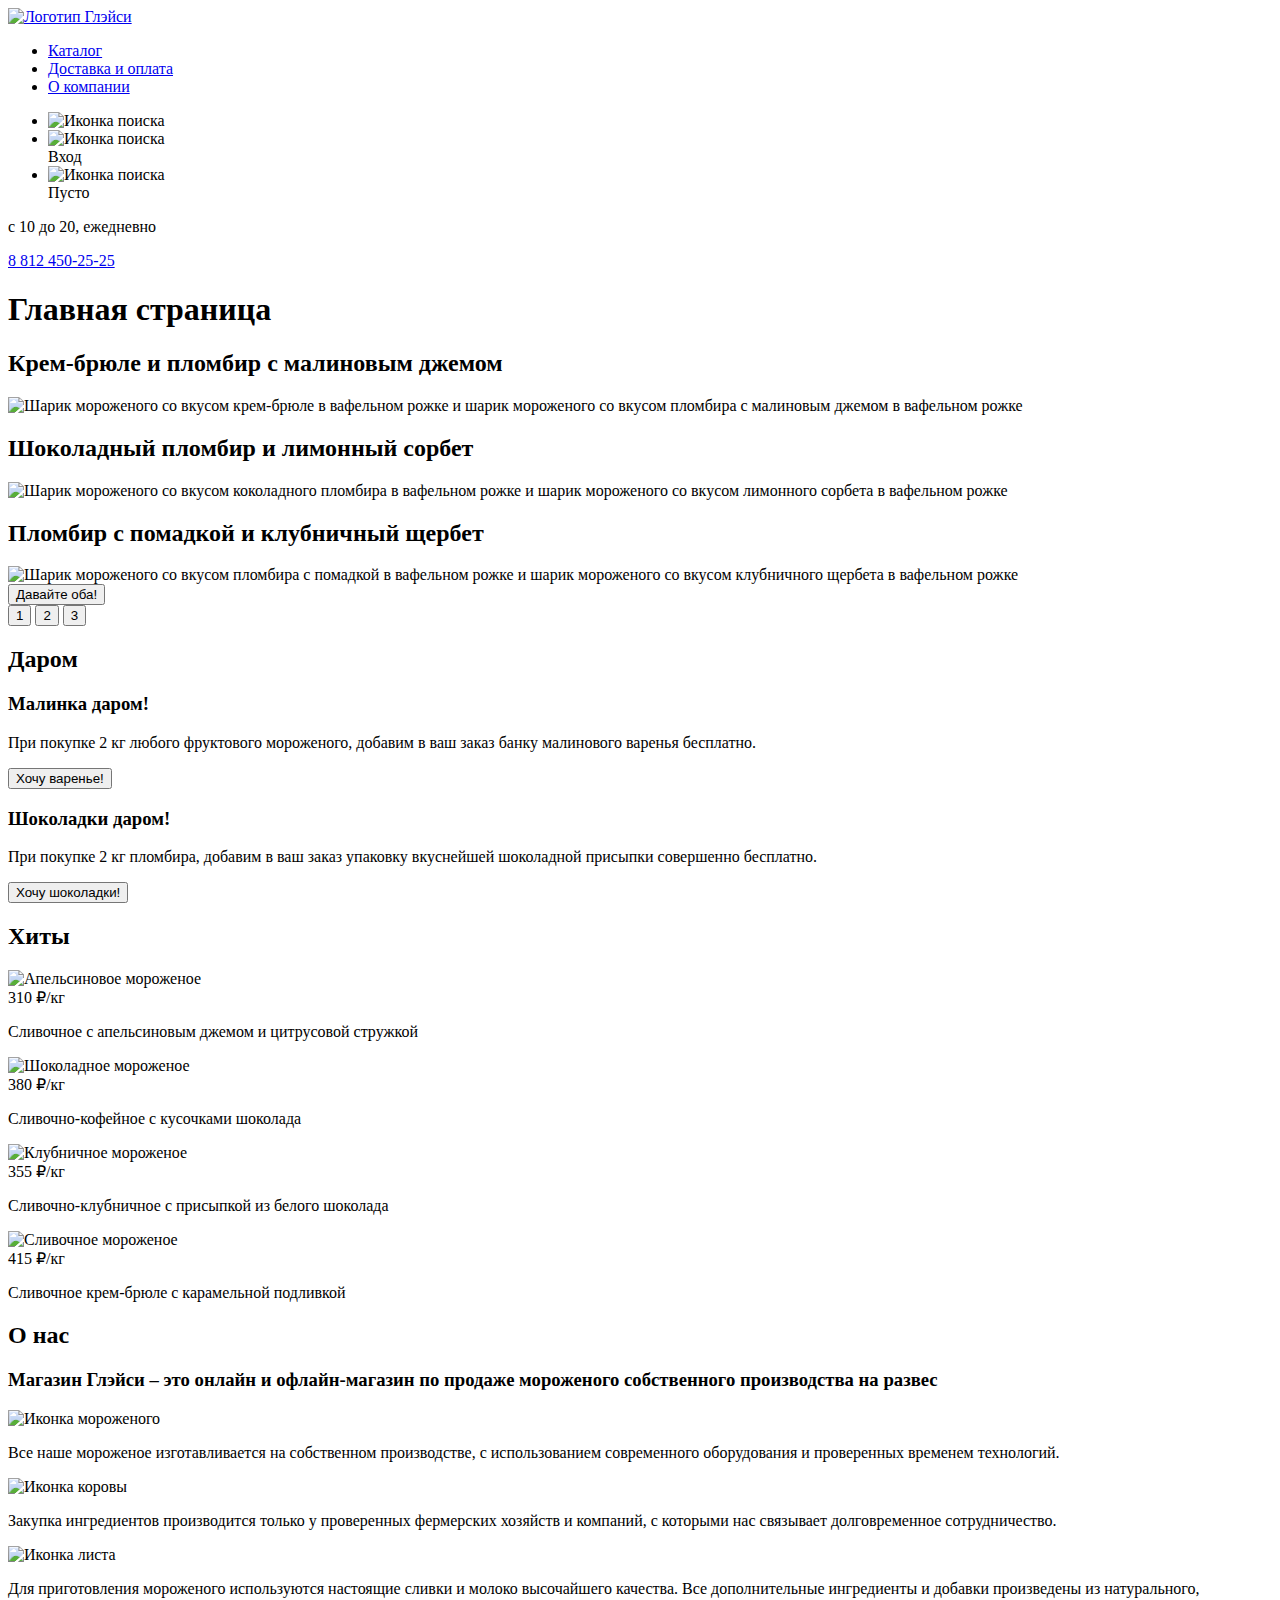
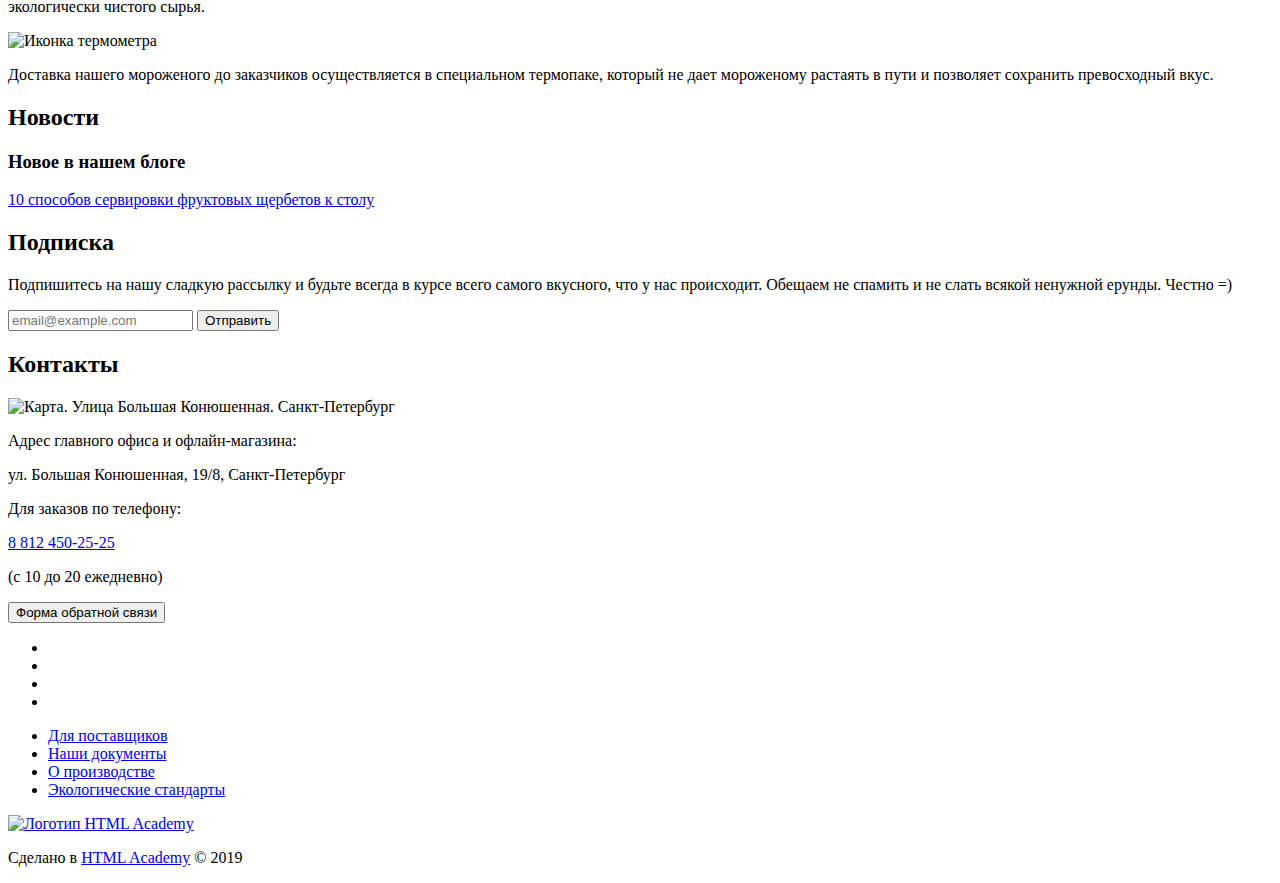
==== index.html @ 0ae10e17 "Обновляет разметку" ====
<!DOCTYPE html>
<html lang="ru">
  <head>
    <meta charset="UTF-8" />
    <meta http-equiv="X-UA-Compatible" content="IE=edge" />
    <meta name="viewport" content="width=device-width, initial-scale=1.0" />
    <title>Gllacy</title>
    <link rel="stylesheet" href="css/normalize.css" />
    <link rel="stylesheet" href="css/style.css" />
  </head>

  <body class="page page--green">
    <div class="wrapper">

      <header class="main-header">
        <div class="main-header__container">
          <div class="main-header__line">
            <div class="main-header__logo logo">
              <a href="index.html" class="logo__image">
                <img src="img/logo/index-logo.svg" alt="Логотип Глэйси" />
              </a>
            </div>
            <nav class="main-header__navigation">
              <div class="main-header__site-navigation site-navigation">
                <ul class="site-navigation__list">
                  <li class="site-navigation__item">
                    <a href="catalog.html" class="site-navigation__link">Каталог</a>
                  </li>
                  <li class="site-navigation__item">
                    <a href="blank.html" class="site-navigation__link">Доставка и оплата</a>
                  </li>
                  <li class="site-navigation__item">
                    <a href="blank.html" class="site-navigation__link">О компании</a>
                  </li>
                </ul>
              </div>
              <div class="main-header__user-navigation user-navigation">
                <ul class="user-navigation__list">
                  <li class="user-navigation__item user-navigation__item--search">
                    <img src="img/icon/header-search.svg" alt="Иконка поиска" class="user-navigation__image">
                    <div class="user-navigation__text"></div>
                  </li>
                  <li class="user-navigation__item user-navigation__item--authorization">
                    <img src="img/icon/header-authorization.svg" alt="Иконка поиска" class="user-navigation__image">
                    <div class="user-navigation__text">Вход</div>
                  </li>
                  <li class="user-navigation__item user-navigation__item--cart">
                    <img src="img/icon/header-cart.svg" alt="Иконка поиска" class="user-navigation__image">
                    <div class="user-navigation__text">Пусто</div>
                  </li>
                </ul>
              </div>
            </nav>
          </div>
          <div class="main-header__line">
            <div class="main-header__info">
              <p class="main-header__work-time">с 10 до 20, ежедневно</p>
              <a class="main-header__contacts" href="tel:88124502525">8 812 450-25-25</a>
            </div>
          </div>
        </div>
      </header>

      <main class="main">

        <section class="promo">
          <div class="promo__container">
            <h1 class="promo__title">Главная страница</h1>
            <div class="promo__slider">
              <div class="promo__slide active">
                <h2 class="promo__subtitle subtitle">Крем-брюле и пломбир с малиновым джемом</h2>
                <div class="promo__image">
                  <img src="img/slider/slider-1.png" alt="Шарик мороженого со вкусом крем-брюле в вафельном рожке и шарик мороженого со вкусом пломбира с малиновым джемом в вафельном рожке">
                </div>
              </div>
              <div class="promo__slide">
                <h2 class="promo__subtitle subtitle">Шоколадный пломбир и лимонный сорбет</h2>
                <div class="promo__image">
                  <img src="img/slider/slider-2.png" alt="Шарик мороженого со вкусом коколадного пломбира в вафельном рожке и шарик мороженого со вкусом лимонного сорбета в вафельном рожке">
                </div>
              </div>
              <div class="promo__slide">
                <h2 class="promo__subtitle subtitle">Пломбир с помадкой и клубничный щербет</h2>
                <div class="promo__image">
                  <img src="img/slider/slider-3.png" alt="Шарик мороженого со вкусом пломбира с помадкой в вафельном рожке и шарик мороженого со вкусом клубничного щербета в вафельном рожке">
                </div>
              </div>
            </div>
            <div class="promo__action">
              <button type="button" class="promo__button--order button">
                <div class="button__text">Давайте оба!</div>
              </button>
            </div>
            <div class="promo__paginator">
              <button type="button" class="promo__button--paginator">1</button>
              <button type="button" class="promo__button--paginator">2</button>
              <button type="button" class="promo__button--paginator">3</button>
            </div>
          </div>
        </section>

        <section class="gift">
          <div class="gift__container">
            <h2 class="gift__title title hidden">Даром</h2>
            <div class="gift__raspberry">
              <h3 class="gift__subtitle subtitle">Малинка даром!</h3>
              <p class="gift__description">При покупке 2 кг любого фруктового мороженого, добавим в ваш заказ банку малинового варенья бесплатно.</p>
              <button type="button" class="gift__button button">
                <div class="button__text">Хочу варенье!</div>
              </button>
            </div>
            <div class="gift__raspberry">
              <h3 class="gift__subtitle subtitle">Шоколадки даром!</h3>
              <p class="gift__description">При покупке 2 кг пломбира, добавим в ваш заказ упаковку вкуснейшей шоколадной присыпки совершенно бесплатно.</p>
              <button type="button" class="gift__button button">
                <div class="button__text">Хочу шоколадки!</div>
              </button>
            </div>
          </div>
        </section>

        <section class="hit">
          <div class="hit__container">
            <h2 class="hit__title title hidden">Хиты</h2>
            <article class="hit__item">
              <div class="hit__image">
                <img src="img/hit/hit-1.jpg" alt="Апельсиновое мороженое">
              </div>
              <div class="hit__price"><span>310 ₽</span>/кг</div>
              <p class="hit__description">Сливочное с апельсиновым джемом и цитрусовой стружкой</p>
            </article>
            <article class="hit__item">
              <div class="hit__image">
                <img src="img/hit/hit-2.jpg" alt="Шоколадное мороженое">
              </div>
              <div class="hit__price"><span>380 ₽</span>/кг</div>
              <p class="hit__description">Сливочно-кофейное с кусочками шоколада</p>
            </article>
            <article class="hit__item">
              <div class="hit__image">
                <img src="img/hit/hit-3.jpg" alt="Клубничное мороженое">
              </div>
              <div class="hit__price"><span>355 ₽</span>/кг</div>
              <p class="hit__description">Сливочно-клубничное с присыпкой из белого шоколада</p>
            </article>
            <article class="hit__item">
              <div class="hit__image">
                <img src="img/hit/hit-4.jpg" alt="Сливочное мороженое">
              </div>
              <div class="hit__price"><span>415 ₽</span>/кг</div>
              <p class="hit__description">Сливочное крем-брюле с карамельной подливкой</p>
            </article>
          </div>
        </section>

        <section class="about">
          <div class="about__container">
            <h2 class="about__title title hidden">О нас</h2>
            <h3 class="about__subtitle subtitle">Магазин Глэйси – это онлайн и офлайн-магазин по продаже мороженого собственного производства на развес</h3>
            <div class="about__benefits">
              <div class="about__item">
                <div class="about__icon">
                  <img src="img/icon/benefits-ice-cream.svg" alt="Иконка мороженого">
                </div>
                <p class="about__text">Все наше мороженое изготавливается на собственном производстве, с использованием современного оборудования и проверенных временем технологий.</p>
              </div>
              <div class="about__item">
                <div class="about__icon">
                  <img src="img/icon/benefits-cow.svg" alt="Иконка коровы">
                </div>
                <p class="about__text">Закупка ингредиентов производится только у проверенных фермерских хозяйств и компаний, с которыми нас связывает долговременное сотрудничество.</p>
              </div>
              <div class="about__item">
                <div class="about__icon">
                  <img src="img/icon/benefits-leaf.svg" alt="Иконка листа">
                </div>
                <p class="about__text">Для приготовления мороженого используются настоящие сливки и молоко высочайшего качества. Все дополнительные ингредиенты и добавки произведены из натурального, экологически чистого сырья.</p>
              </div>
              <div class="about__item">
                <div class="about__icon">
                  <img src="img/icon/benefits-thermometr.svg" alt="Иконка термометра">
                </div>
                <p class="about__text">Доставка нашего мороженого до заказчиков осуществляется в специальном термопаке, который не дает мороженому растаять в пути и позволяет сохранить превосходный вкус.</p>
              </div>
            </div>
          </div>
        </section>

        <div class="main__column">
          <section class="news">
            <div class="news__container">
              <h2 class="news__title title hidden">Новости</h2>
              <h3 class="news__subtitle subtitle">Новое в нашем блоге</h3>
              <div class="news__item">
                <a href="blank.html" class="news__link">10 способов сервировки фруктовых щербетов к столу</a>
              </div>
            </div>
          </section>
          <section class="subscribe">
            <div class="subscribe__container">
              <h2 class="subscribe__title title hidden">Подписка</h2>
              <p class="subscribe__text">Подпишитесь на нашу сладкую рассылку и будьте всегда в курсе всего самого вкусного, что у нас происходит. Обещаем не спамить и не слать всякой ненужной ерунды. Честно =)</p>
              <form method="get" action="#" class="subscribe__form">
                <input type="email" name="email" placeholder="email@example.com" required>
                <input type="submit" value="Отправить">
              </form>
            </div>
          </section>
        </div>

        <section class="contacts">
          <div class="contacts__container">
            <h2 class="contacts__title title hidden">Контакты</h2>
            <div class="contacts__image">
              <img src="img/location-map.png" alt="Карта. Улица Большая Конюшенная. Санкт-Петербург">
            </div>
            <div class="contacts__form">
              <div class="contacts__address">
                <p>Адрес главного офиса и офлайн-магазина:</p>
                <p>ул. Большая Конюшенная, 19/8, Санкт-Петербург</p>
              </div>
              <div class="contacts__phone">
                <p>Для заказов по телефону:</p>
                <a href="tel:88124502525">8 812 450-25-25</a>
                <p>(с 10 до 20 ежедневно)</p>
              </div>
              <button type="button" class="contacts__button button">
                <div class="button__text">Форма обратной связи</div>
              </button>
            </div>
          </div>
        </section>

      </main>
      <footer class="main-footer">
        <div class="main-footer__container">
          <ul class="main-footer__socials">
            <li class="main-footer__socials-item">
              <a href="#" class="main-footer__social-link">
                <img src="img/icon/footer-facebook.svg" alt="">
              </a>
            </li>
            <li class="main-footer__socials-item">
              <a href="#" class="main-footer__social-link">
                <img src="img/icon/footer-vkontakte.svg" alt="">
              </a>
            </li>
            <li class="main-footer__socials-item">
              <a href="#" class="main-footer__social-link">
                <img src="img/icon/footer-instagram.svg" alt="">
              </a>
            </li>
            <li class="main-footer__socials-item">
              <a href="#" class="main-footer__social-link">
                <img src="img/icon/footer-twitter.svg" alt="">
              </a>
            </li>
          </ul>
          <ul class="main-footer__info">
            <li class="main-footer__info-item">
              <a href="blank.html" class="main-footer__link">Для поставщиков</a>
            </li>
            <li class="main-footer__info-item">
              <a href="blank.html" class="main-footer__link">Наши документы</a>
            </li>
            <li class="main-footer__info-item">
              <a href="blank.html" class="main-footer__link">О производстве</a>
            </li>
            <li class="main-footer__info-item">
              <a href="blank.html" class="main-footer__link">Экологические стандарты</a>
            </li>
          </ul>
          <div class="main-footer__copyrights">
            <a href="htmlacademy.ru" class="main-footer__copyrights-link">
              <img src="img/logo/html-academy-logo.svg" alt="Логотип HTML Academy">
            </a>
            <p>Сделано в <a href="htmlacademy.ru">HTML Academy</a> © 2019</p>
          </div>
        </div>
      </footer>
    </div>
  </body>
</html>
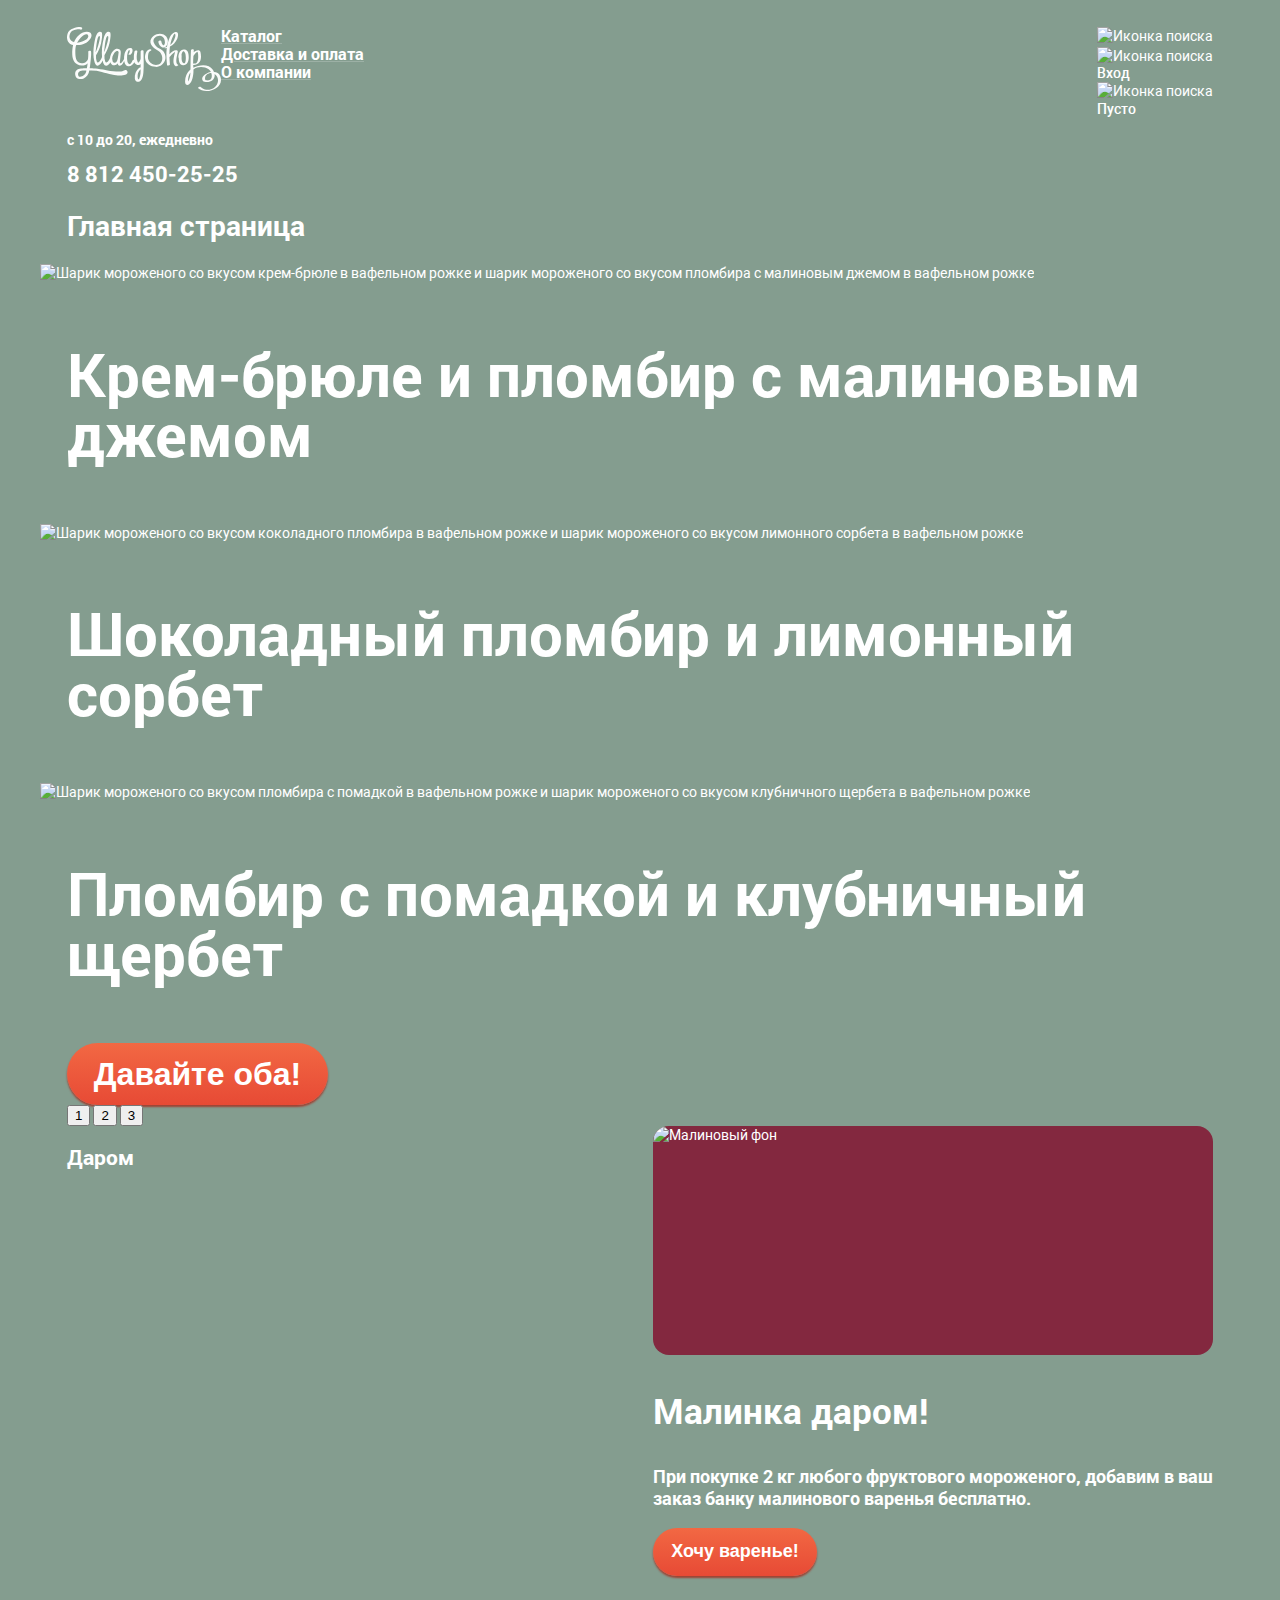
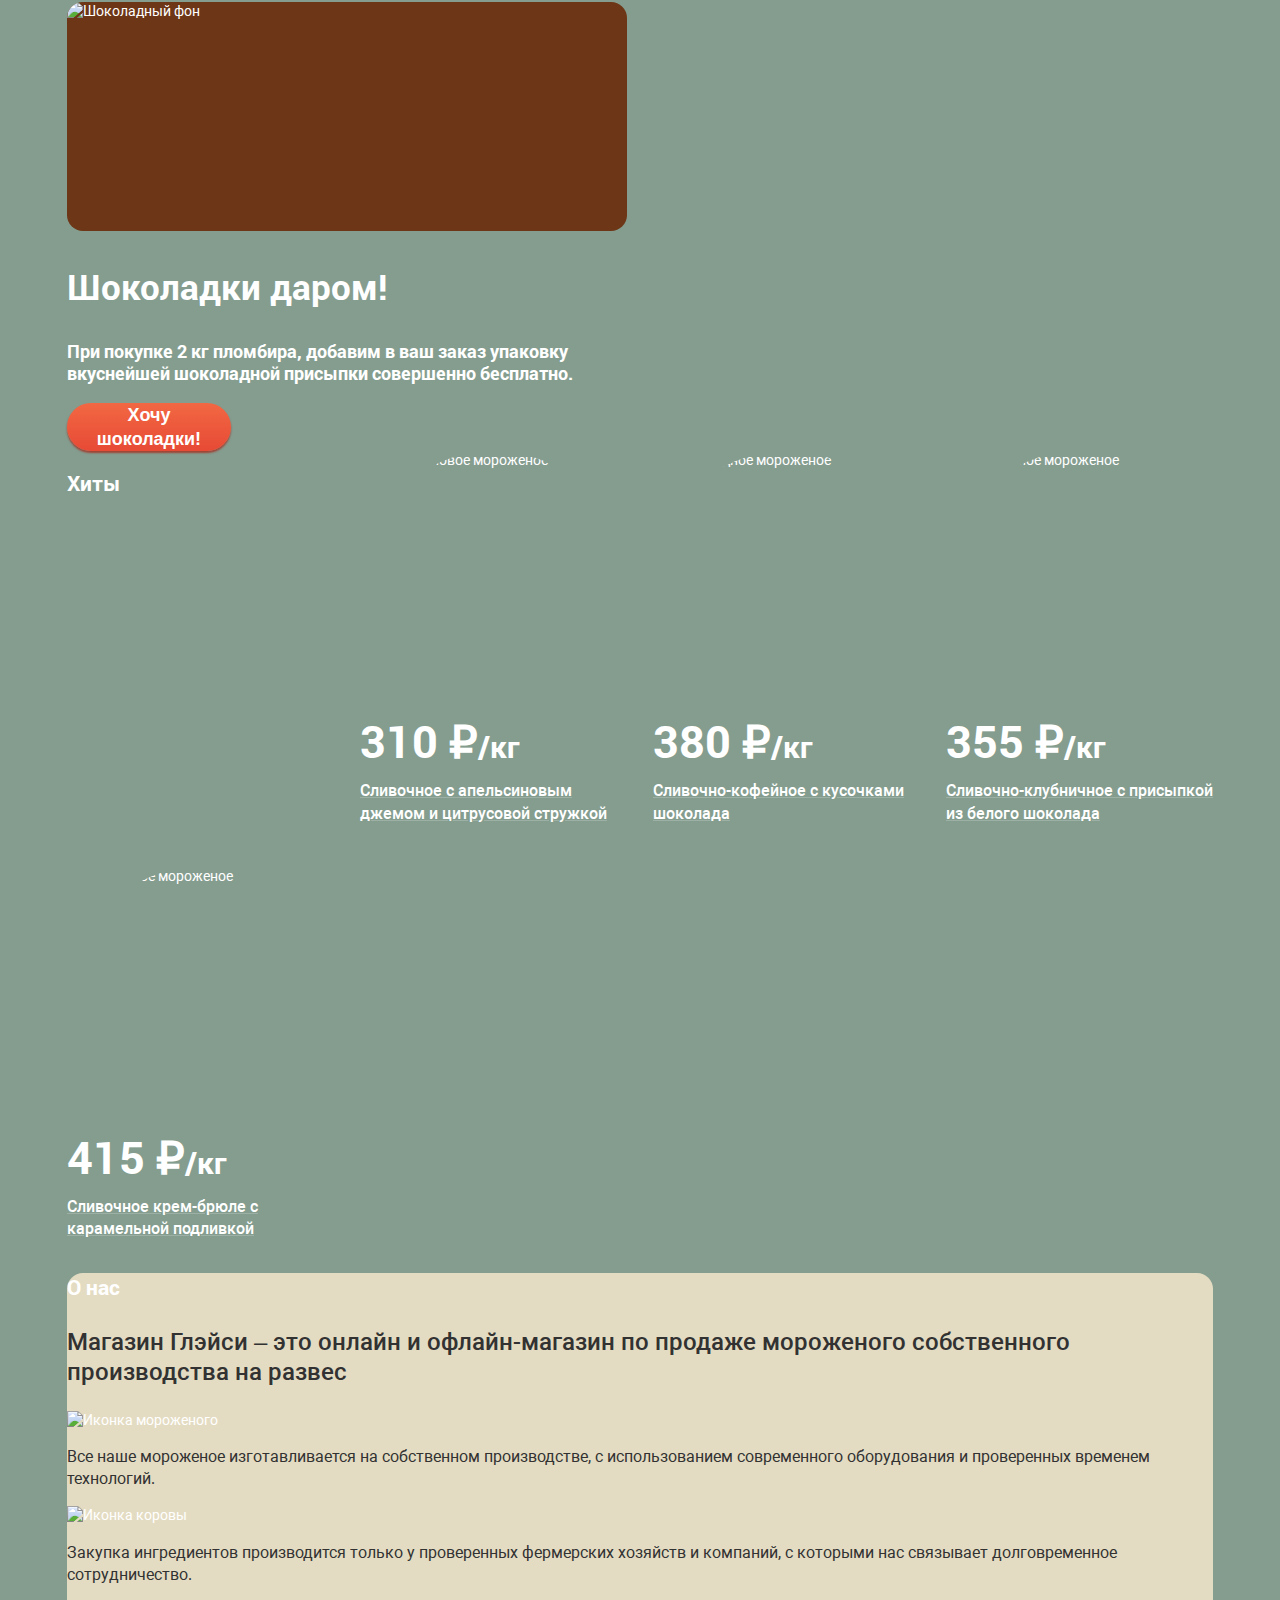
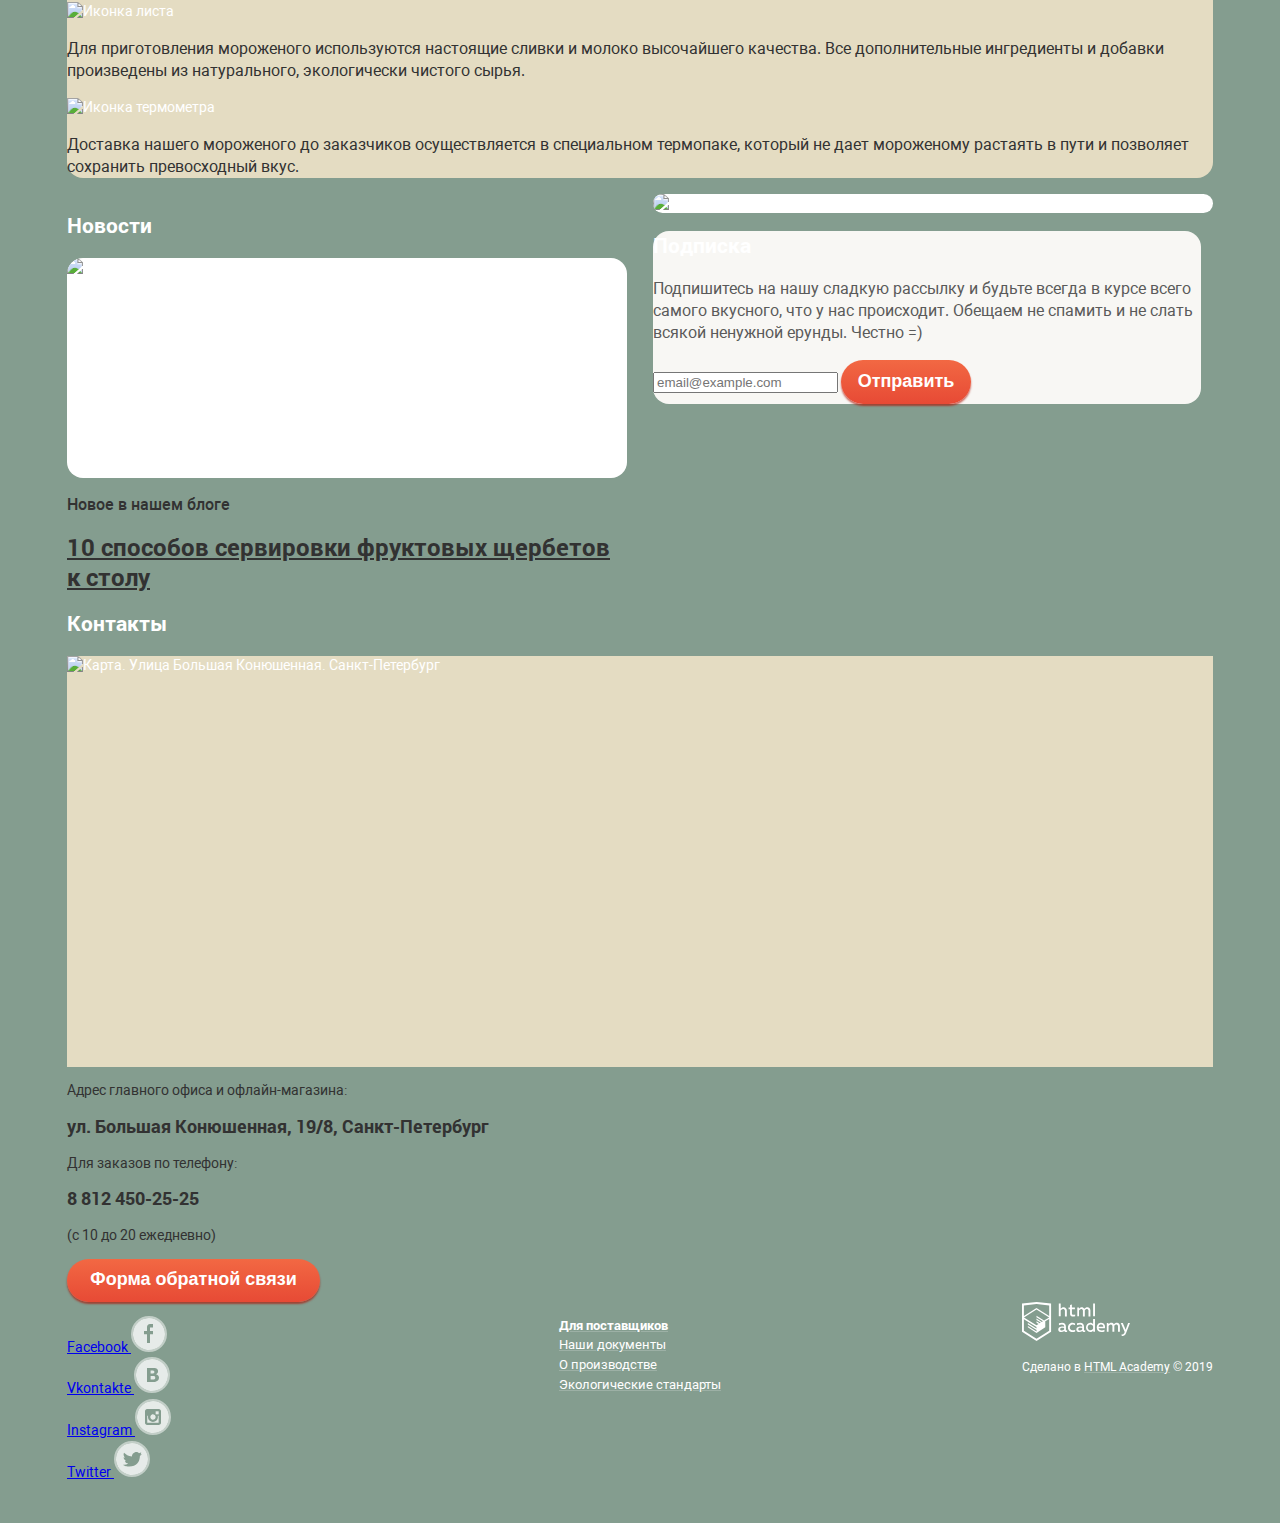
==== commit 17a49d07: "Делает сетку на гридах" ====
--- a/index.html
+++ b/index.html
@@ -1,5 +1,5 @@
 <!DOCTYPE html>
-<html lang="ru">
+<html class="page" lang="ru">
   <head>
     <meta charset="UTF-8" />
     <meta http-equiv="X-UA-Compatible" content="IE=edge" />
@@ -7,17 +7,28 @@
     <title>Gllacy</title>
     <link rel="stylesheet" href="css/normalize.css" />
     <link rel="stylesheet" href="css/style.css" />
+    <link rel="icon" href="favicon.ico">
+    <link rel="icon" href="img/favicon/favicon-152.svg" type="image/svg+xml">
+    <link rel="apple-touch-icon" href="img/favicon/favicon-180.png">
+    <link rel="manifest" href="manifest.webmanifest">
   </head>
 
-  <body class="page page--green">
+  <body class="page-body page-body--green">
     <div class="wrapper">
 
       <header class="main-header">
         <div class="main-header__container">
-          <div class="main-header__line">
+          <div class="main-header__main-line">
             <div class="main-header__logo logo">
               <a href="index.html" class="logo__image">
-                <img src="img/logo/index-logo.svg" alt="Логотип Глэйси" />
+                <svg width="154" height="64" viewBox="0 0 154 64" fill="none" xmlns="http://www.w3.org/2000/svg">
+                  <path d="M59.3411 43.1507C58.6031 43.0641 57.8564 43.196 57.1891 43.5308C57.1891 43.5308 54.1865 46.1093 39.3332 43.1404C28.4134 40.9523 22.7384 41.1783 22.7384 41.1783C22.7384 41.1783 24.57 28.3371 24.0695 24.7415C24.0466 24.4763 23.9242 24.2306 23.7281 24.0562C23.532 23.8818 23.2777 23.7923 23.0186 23.8067C21.9276 23.8067 21.267 24.2382 21.267 24.834C21.3606 27.2614 21.277 29.6926 21.0168 32.1072C20.5634 33.3829 19.7122 34.4692 18.5955 35.1974C17.4788 35.9256 16.1591 36.255 14.8413 36.1342C10.087 35.7952 9.08615 32.2819 8.66578 29.8883C8.2454 27.4947 8.00519 20.807 9.2563 18.0744C9.2563 18.0744 16.4227 18.3312 20.9267 14.3864C25.4308 10.4416 25.1505 7.03093 23.0186 5.57217C20.8867 4.11341 15.8922 4.37024 12.0588 7.96577C9.85781 9.93907 8.11968 12.3973 6.97426 15.1569C6.97426 15.1569 1.33923 13.9241 2.63038 7.88359C4.00161 1.57599 12.3991 2.31564 12.3991 2.31564C14.1507 2.66492 14.2307 2.82929 14.8113 2.23346C15.3918 1.63763 15.8122 0.0966821 13.0597 0.00422536C10.3072 -0.0882313 2.04986 1.30889 0.46845 6.93848C-1.22306 12.9276 1.89973 17.2114 6.09348 17.8792C6.09348 17.8792 3.80143 28.2549 6.63396 33.3914C7.41915 35.0146 8.65661 36.3617 10.1892 37.2616C11.7218 38.1615 13.4804 38.5736 15.2417 38.4457C16.8931 38.4457 19.8157 37.5005 20.6465 36.1342C20.6465 36.1342 20.2561 39.812 19.9258 41.1475C19.9258 41.1475 12.9796 41.055 10.8077 42.1748C7.11439 44.178 7.88508 48.8727 9.30635 50.5369C10.5074 51.9546 14.1207 52.7251 16.733 51.4615C18.2281 50.723 19.5196 49.6125 20.4898 48.2309C21.46 46.8494 22.0781 45.2407 22.288 43.5513C26.5142 43.3281 30.748 43.7998 34.8292 44.9485C41.0047 46.8387 49.6024 48.6056 52.1847 48.6056C54.767 48.6056 60.1918 47.8454 60.5221 45.6367C60.7023 44.178 60.1718 43.4178 59.3411 43.1507ZM15.8722 8.81843C15.8722 8.81843 19.1552 6.25019 20.7266 7.85277C21.0794 8.24335 21.2828 8.75163 21.2993 9.28397C21.3159 9.81632 21.1445 10.3369 20.8166 10.7497C20.156 11.6332 18.4145 14.4275 10.1471 15.8143C10.1471 15.8143 12.7494 11.1298 15.8722 8.81843ZM16.1425 48.7905C16.1425 48.7905 11.6084 51.328 11.138 47.8865C10.9562 47.1689 11.0201 46.409 11.3189 45.7339C11.6177 45.0588 12.1333 44.5096 12.7795 44.178C13.5702 43.7773 14.6511 43.274 19.3653 43.4486C19.3125 44.5462 18.9891 45.6121 18.4254 46.5464C17.8617 47.4807 17.0762 48.2528 16.1425 48.7905Z" fill="#FBFCFB"/>
+                  <path d="M73.6439 24.382C73.6439 26.7037 73.6439 29.0151 73.6439 31.3368C73.6439 31.3368 73.6439 31.419 73.6439 31.46C73.5647 32.3848 73.2694 33.2764 72.7831 34.0591C72.4757 34.6276 72.0763 35.1382 71.602 35.5692C71.0716 36.0418 70.7212 34.9837 70.5211 34.5419C69.1298 31.5525 69.8004 27.546 70.3409 24.4128C70.5911 22.9129 67.6285 23.3033 67.3983 24.6388C66.8584 27.3095 66.6732 30.043 66.8478 32.7647C66.5854 32.7859 66.3304 32.8637 66.0993 32.9929C65.8682 33.1221 65.6662 33.2999 65.5066 33.5146C64.9961 34.6344 63.5048 38.3532 61.6731 36.8636C60.352 35.8363 60.2118 33.0215 60.0717 31.4498C59.9123 29.2711 60.1916 27.082 60.8925 25.0189C60.8324 25.1935 62.0335 22.1116 62.5639 23.2622C62.7074 23.8105 62.7269 24.3852 62.6211 24.9424C62.5153 25.4997 62.2869 26.0248 61.9534 26.4777C60.382 27.6899 62.8242 28.1932 63.775 27.4536C65.5766 26.0667 66.7777 21.5877 63.705 21.0535C60.2319 20.4577 58.2601 24.0532 57.5294 26.9091C57.1421 28.5492 56.9738 30.2357 57.029 31.9223C56.5486 32.7853 54.9271 35.559 53.9763 36.0315C52.8553 36.6273 52.8753 35.7952 52.9153 35.261C52.9554 34.7269 53.4558 29.9705 53.726 26.7653C53.9629 25.4929 53.7871 24.1758 53.2256 23.0157C52.7952 22.1219 49.222 20.1187 46.0792 23.8786C44.3087 25.8622 43.2252 28.3898 42.9965 31.0697C42.7863 31.5011 42.5561 31.9634 42.2858 32.4668C40.7845 35.2919 38.8928 36.4835 38.2222 34.5214C37.5477 32.4775 37.2921 30.3125 37.4715 28.1624C39.8038 24.4569 41.5156 20.377 42.536 16.0917C44.0374 9.2499 43.7571 5.84954 42.9464 5.27426C42.1357 4.69897 38.6926 3.2813 36.6208 11.6949C35.0837 17.6814 34.5456 23.8919 35.0293 30.0629C34.7091 30.7615 34.3087 31.6039 33.7982 32.5593C32.2969 35.3843 30.4152 36.576 29.7346 34.6138C29.0736 32.567 28.8317 30.4021 29.024 28.2549C31.3562 24.5494 33.068 20.4695 34.0885 16.1841C35.6399 9.2499 35.3296 5.84954 34.5189 5.27426C33.7082 4.69897 30.2651 3.2813 28.2032 11.6949C26.1414 20.1084 25.731 29.2822 27.7028 35.446C27.7028 35.446 28.7838 38.9182 30.8056 38.6614C32.4771 38.4457 34.4688 36.7609 35.6399 33.6174C35.7723 34.2352 35.936 34.8456 36.1303 35.446C36.1303 35.446 37.2113 38.9182 39.2331 38.6614C40.6043 38.4868 42.2358 37.3054 43.3768 35.148C44.0874 37.028 45.6188 38.5792 47.5906 38.2299C50.263 37.7368 50.8134 36.2472 50.8134 36.2472C50.8134 36.2472 50.7634 38.6922 52.4749 38.6922C53.9963 38.6922 55.2074 37.7779 56.4084 35.446C56.8188 34.6549 57.059 34.1927 57.1891 33.9256C57.5395 36.1342 58.4303 38.0964 60.1918 38.8874C63.1945 40.2229 65.8169 37.6855 67.3582 35.1789C67.5558 35.7829 67.878 36.3361 68.303 36.8006C68.7279 37.2651 69.2455 37.63 69.8204 37.8704C70.4759 38.0818 71.1752 38.1045 71.8424 37.936C72.5095 37.7676 73.1188 37.4144 73.6038 36.915V40.5311C73.0551 40.5011 72.5114 40.6523 72.0524 40.9625C70.5201 42.253 69.3316 43.9212 68.5982 45.8112C67.8648 47.7013 67.6103 49.7513 67.8587 51.7697C67.9009 52.3158 68.0743 52.8426 68.3632 53.3032C68.6521 53.7638 69.0476 54.1438 69.5145 54.4093C69.9813 54.6749 70.5049 54.8176 71.0386 54.8249C71.5722 54.8321 72.0994 54.7037 72.5729 54.451C75.6757 53.0641 76.1461 48.2872 76.4063 45.3696C77.0369 38.3532 76.5464 31.0491 76.5464 24.0121C76.5464 22.7178 73.6439 23.3239 73.6439 24.382ZM30.2751 12.8763C30.9657 10.1539 31.6063 9.06498 32.2769 9.06498C32.9475 9.06498 33.2077 9.79436 32.7373 12.1469C31.8645 16.659 30.491 21.0536 28.6436 25.2449C28.6436 25.2449 29.5845 15.6089 30.2751 12.8763ZM38.7026 12.8763C39.3932 10.1539 40.0338 9.06498 40.6544 9.06498C41.2749 9.06498 41.5952 9.79436 41.1248 12.1469C40.6544 14.4994 39.123 21.0022 37.0311 25.2449C37.0311 25.2449 38.032 15.6089 38.7026 12.8763ZM51.5741 25.6866C51.4941 26.2825 51.1137 30.0937 50.5732 32.1483C50.0327 34.2029 49.6624 34.9323 48.041 35.6411C46.4195 36.35 45.5988 34.1824 45.5988 34.1824C44.4478 30.895 45.9891 28.0186 47.2703 26.0462C48.5514 24.0738 49.8426 23.8991 50.5832 23.9916C50.7568 24.036 50.9201 24.1152 51.0638 24.2244C51.2076 24.3337 51.3289 24.4709 51.4209 24.6284C51.513 24.7858 51.5739 24.9603 51.6001 25.1418C51.6264 25.3234 51.6176 25.5086 51.5741 25.6866ZM73.5638 44.178C73.6242 46.9398 73.0839 49.6807 71.9824 52.2012C71.2817 52.345 70.9815 52.0779 70.7413 50.9273C70.5761 49.8209 70.5761 48.6951 70.7413 47.5886C71.0686 45.5562 72.0479 43.6942 73.5237 42.298C73.5738 42.9452 73.5738 43.5719 73.5638 44.178Z" fill="#FBFCFB"/>
+                  <path d="M92.3806 21.4747C91.0788 20.8853 89.9035 20.0372 88.9227 18.9793C87.9418 17.9214 87.1746 16.6746 86.6655 15.3109C85.3843 11.3867 89.5881 8.4897 92.9411 8.66434C96.2941 8.83898 98.0857 12.3832 97.9456 15.5575C97.8855 16.6772 97.1949 19.2044 95.8437 17.8895C94.9501 16.8485 94.4032 15.5422 94.2823 14.1604C94.0821 12.9173 91.1795 13.657 91.3797 14.9617C91.9602 18.7216 95.9037 22.8616 99.2868 18.927C99.9789 18.0362 100.466 16.9962 100.711 15.8848C100.955 14.7735 100.952 13.6197 100.701 12.5099C100.45 11.4 99.9568 10.363 99.2595 9.47639C98.5622 8.5898 97.6784 7.87669 96.6744 7.39049C94.4096 6.48529 91.905 6.43566 89.6078 7.25044C87.3107 8.06522 85.3703 9.6914 84.1332 11.8387C81.4008 16.8211 86.8857 21.6905 90.7692 23.4677C97.0047 26.8886 97.2349 37.9012 88.9475 37.9731C87.245 37.933 85.5951 37.3594 84.2193 36.3293C82.8436 35.2991 81.8077 33.8617 81.2506 32.21C80.6801 30.4841 80.9704 24.4539 83.2524 23.9916C85.0641 23.632 84.5736 21.937 82.802 22.2555C79.0887 22.9951 77.7175 27.9159 78.0778 31.3573C78.6583 36.8431 83.6628 39.9147 88.7173 39.8736C90.9535 39.9395 93.1417 39.2 94.9022 37.7833C96.6628 36.3666 97.8847 34.3621 98.3559 32.1175C98.7278 29.9065 98.3339 27.6317 97.2424 25.6876C96.151 23.7436 94.4309 22.2531 92.3806 21.4747Z" fill="#FBFCFB"/>
+                  <path d="M110.977 37.7985C108.125 36.1959 109.756 30.0218 110.187 27.6488C110.467 26.1181 111.738 23.7553 109.696 23.2314C107.304 22.6356 104.461 24.9675 102.41 27.1968C102.408 24.6249 102.592 22.0565 102.96 19.5126C106.125 17.8918 108.659 15.2147 110.146 11.9209C111.448 9.2499 112.088 3.70249 107.684 5.32562C103.681 6.76384 102.309 11.4894 101.058 15.2801C100.586 16.7464 100.221 18.247 99.9674 19.7694C99.5682 19.9414 99.1606 20.0923 98.7463 20.2214C97.0848 20.7556 97.305 21.6699 98.9865 21.1357L99.7972 20.8686C98.9965 26.6318 99.537 32.6723 100.047 38.3327C100.047 38.8874 103.05 38.3327 102.94 37.5314C102.72 35.0042 102.53 32.4771 102.45 29.9705C102.691 29.8979 102.909 29.7595 103.08 29.5698C104.001 28.3831 105.034 27.2924 106.163 26.3133C106.463 26.0359 106.773 25.7791 107.084 25.5325L107.544 25.1833C108.215 24.6388 108.345 24.6285 107.924 25.1833C107.768 26.1629 107.56 27.1333 107.304 28.0905C106.753 31.1724 105.172 37.2232 108.645 39.1648C109.396 39.5551 112.098 38.4046 110.977 37.7985ZM104.481 13.0303C104.792 12.1161 105.202 11.212 105.582 10.3286C106.053 9.21908 107.314 5.42835 108.225 7.24667C108.955 8.69516 107.804 11.0682 107.294 12.4551C106.49 14.6234 105.102 16.5119 103.29 17.8997C103.582 16.2514 103.98 14.6248 104.481 13.0303Z" fill="#FBFCFB"/>
+                  <path d="M121.737 30.5971C121.737 27.2173 121.367 22.8821 117.433 22.5226C113.119 22.1219 111.428 26.755 111.368 30.217C111.361 30.3395 111.392 30.4611 111.454 30.5657C111.517 30.6702 111.609 30.7528 111.718 30.8026C111.718 34.0386 112.479 38.2607 116.232 38.1888C120.416 38.1272 121.737 34.3776 121.737 30.5971ZM116.732 36.2267C114.29 35.1994 114.51 30.8745 114.671 28.7891C114.685 28.6843 114.671 28.5773 114.628 28.4808C114.585 28.3843 114.517 28.3024 114.43 28.2446C114.731 26.19 115.511 23.1081 117.293 24.6388C118.714 25.8921 118.744 28.9021 118.814 30.6382C118.874 31.8504 118.724 36.9869 116.742 36.2267H116.732Z" fill="#FBFCFB"/>
+                  <path d="M153.265 49.1398C152.144 46.1812 149.682 45.0306 146.969 44.9074C146.667 44.1563 146.287 43.4401 145.838 42.7706C141.925 36.8225 132.637 37.6341 126.341 40.716C126.341 39.7812 126.251 38.8463 126.211 37.9115C127.463 38.0153 128.721 37.7863 129.862 37.2465C131.003 36.7067 131.99 35.8743 132.727 34.8296C134.398 32.3743 134.158 28.0186 133.497 25.2654C132.877 22.6767 130.415 23.1389 128.563 24.0019C127.882 24.333 127.254 24.7696 126.701 25.2963C126.701 24.608 126.811 23.9094 126.861 23.2417C126.972 21.6596 124.019 22.0603 123.919 23.4574C123.458 29.8164 123.619 36.1548 123.478 42.5035C121.702 44.0013 120.291 45.9041 119.358 48.0604C118.425 50.2166 117.996 52.5667 118.104 54.9235C118.104 57.2555 120.035 59.0327 122.107 57.3685C125 55.0879 125.881 50.5575 126.281 47.0955C126.445 45.5504 126.498 43.995 126.441 42.4419C128.698 40.9228 131.334 40.105 134.033 40.0868C136.732 40.0685 139.378 40.8507 141.655 42.3391C142.632 43.0474 143.415 44.0028 143.927 45.1128C142.326 45.4066 140.771 45.9179 139.303 46.6332C137.591 47.4756 135.049 49.4686 135.169 51.6978C135.149 52.4032 135.366 53.0941 135.784 53.655C136.201 54.216 136.793 54.613 137.461 54.7797C137.552 54.8272 137.65 54.8584 137.751 54.8721C143.897 55.8994 148.471 52.1703 147.59 46.9209C150.593 48.5954 151.704 52.4785 150.643 55.8173C148.251 63.3165 139.042 64.991 133.678 59.9778C133.097 59.4436 130.485 60.5736 130.945 61.0051C138.692 68.2681 157.989 61.5496 153.265 49.1398ZM123.298 47.3215C123.213 49.1354 122.827 50.9211 122.157 52.6018C121.907 53.1668 121.637 53.7113 121.346 54.2455C121.346 54.2455 121.086 54.3071 121.036 53.5058C121.032 50.6277 121.846 47.8109 123.378 45.4005C123.358 46.0374 123.338 46.6846 123.298 47.3215ZM126.431 28.974C126.489 28.9234 126.539 28.8646 126.581 28.7994C127.119 27.8692 127.757 27.0042 128.483 26.2208C129.007 25.6096 129.617 25.0831 130.294 24.6593C130.615 24.8237 130.945 25.6866 131.065 26.8475C131.375 29.7034 131.506 37.2232 127.122 36.5143C126.78 36.4987 126.438 36.5583 126.121 36.689C126.111 34.0797 126.251 31.532 126.431 28.974ZM139.523 53.362H139.463C137.781 52.9511 137.961 51.3074 138.182 50.1979C138.672 47.5989 141.755 46.2018 144.297 46.0888C145.588 49.787 144.597 54.2147 139.523 53.362Z" fill="#FBFCFB"/>
+                  </svg>
               </a>
             </div>
             <nav class="main-header__navigation">
@@ -37,15 +48,15 @@
               <div class="main-header__user-navigation user-navigation">
                 <ul class="user-navigation__list">
                   <li class="user-navigation__item user-navigation__item--search">
-                    <img src="img/icon/header-search.svg" alt="Иконка поиска" class="user-navigation__image">
+                    <img src="img/icon/header-search.svg" width="16px" height="16px" alt="Иконка поиска" class="user-navigation__image">
                     <div class="user-navigation__text"></div>
                   </li>
                   <li class="user-navigation__item user-navigation__item--authorization">
-                    <img src="img/icon/header-authorization.svg" alt="Иконка поиска" class="user-navigation__image">
+                    <img src="img/icon/header-authorization.svg" width="20px" height="19px" alt="Иконка поиска" class="user-navigation__image">
                     <div class="user-navigation__text">Вход</div>
                   </li>
                   <li class="user-navigation__item user-navigation__item--cart">
-                    <img src="img/icon/header-cart.svg" alt="Иконка поиска" class="user-navigation__image">
+                    <img src="img/icon/header-cart.svg" width="21px" height="20px" alt="Иконка поиска" class="user-navigation__image">
                     <div class="user-navigation__text">Пусто</div>
                   </li>
                 </ul>
@@ -65,30 +76,30 @@
 
         <section class="promo">
           <div class="promo__container">
-            <h1 class="promo__title">Главная страница</h1>
+            <h1 class="promo__title visually-hidden">Главная страница</h1>
             <div class="promo__slider">
               <div class="promo__slide active">
-                <h2 class="promo__subtitle subtitle">Крем-брюле и пломбир с малиновым джемом</h2>
                 <div class="promo__image">
-                  <img src="img/slider/slider-1.png" alt="Шарик мороженого со вкусом крем-брюле в вафельном рожке и шарик мороженого со вкусом пломбира с малиновым джемом в вафельном рожке">
-                </div>
+                  <img src="img/slider/slider-1.png" width="1200px" height="966px" alt="Шарик мороженого со вкусом крем-брюле в вафельном рожке и шарик мороженого со вкусом пломбира с малиновым джемом в вафельном рожке">
+                </div>
+                <p class="promo__description">Крем-брюле и пломбир с малиновым джемом</p>
               </div>
               <div class="promo__slide">
-                <h2 class="promo__subtitle subtitle">Шоколадный пломбир и лимонный сорбет</h2>
                 <div class="promo__image">
-                  <img src="img/slider/slider-2.png" alt="Шарик мороженого со вкусом коколадного пломбира в вафельном рожке и шарик мороженого со вкусом лимонного сорбета в вафельном рожке">
-                </div>
+                  <img src="img/slider/slider-2.png"width="1200px" height="966px"  alt="Шарик мороженого со вкусом коколадного пломбира в вафельном рожке и шарик мороженого со вкусом лимонного сорбета в вафельном рожке">
+                </div>
+                <p class="promo__description">Шоколадный пломбир и лимонный сорбет</p>
               </div>
               <div class="promo__slide">
-                <h2 class="promo__subtitle subtitle">Пломбир с помадкой и клубничный щербет</h2>
                 <div class="promo__image">
-                  <img src="img/slider/slider-3.png" alt="Шарик мороженого со вкусом пломбира с помадкой в вафельном рожке и шарик мороженого со вкусом клубничного щербета в вафельном рожке">
-                </div>
+                  <img src="img/slider/slider-3.png"width="1200px" height="966px"  alt="Шарик мороженого со вкусом пломбира с помадкой в вафельном рожке и шарик мороженого со вкусом клубничного щербета в вафельном рожке">
+                </div>
+                <p class="promo__description">Пломбир с помадкой и клубничный щербет</p>
               </div>
             </div>
             <div class="promo__action">
               <button type="button" class="promo__button--order button">
-                <div class="button__text">Давайте оба!</div>
+                <div class="promo__button-text button__text">Давайте оба!</div>
               </button>
             </div>
             <div class="promo__paginator">
@@ -101,51 +112,61 @@
 
         <section class="gift">
           <div class="gift__container">
-            <h2 class="gift__title title hidden">Даром</h2>
+            <h2 class="gift__title title visually-hidden">Даром</h2>
             <div class="gift__raspberry">
-              <h3 class="gift__subtitle subtitle">Малинка даром!</h3>
-              <p class="gift__description">При покупке 2 кг любого фруктового мороженого, добавим в ваш заказ банку малинового варенья бесплатно.</p>
-              <button type="button" class="gift__button button">
-                <div class="button__text">Хочу варенье!</div>
-              </button>
-            </div>
-            <div class="gift__raspberry">
-              <h3 class="gift__subtitle subtitle">Шоколадки даром!</h3>
-              <p class="gift__description">При покупке 2 кг пломбира, добавим в ваш заказ упаковку вкуснейшей шоколадной присыпки совершенно бесплатно.</p>
-              <button type="button" class="gift__button button">
-                <div class="button__text">Хочу шоколадки!</div>
-              </button>
+              <div class="gift__image gift__image--raspberry">
+                <img src="img/gift-raspberry.jpg" width="560px" height="229px" alt="Малиновый фон">
+              </div>
+              <div class="gift__content">
+                <h3 class="gift__subtitle subtitle">Малинка даром!</h3>
+                <p class="gift__description">При покупке 2 кг любого фруктового мороженого, добавим в ваш заказ банку малинового варенья бесплатно.</p>
+                <button type="button" class="gift__button button">
+                  <div class="gift__button-text button__text">Хочу варенье!</div>
+                </button>
+              </div>
+            </div>
+            <div class="gift__chocolate">
+              <div class="gift__image gift__image--chocolate">
+                <img src="img/gift-chocolate.jpg" width="560px" height="229px" alt="Шоколадный фон">
+              </div>
+              <div class="gift__content">
+                <h3 class="gift__subtitle subtitle">Шоколадки даром!</h3>
+                <p class="gift__description">При покупке 2 кг пломбира, добавим в ваш заказ упаковку вкуснейшей шоколадной присыпки совершенно бесплатно.</p>
+                <button type="button" class="gift__button button">
+                  <div class="gift__button-text button__text">Хочу шоколадки!</div>
+                </button>
+              </div>
             </div>
           </div>
         </section>
 
         <section class="hit">
           <div class="hit__container">
-            <h2 class="hit__title title hidden">Хиты</h2>
+            <h2 class="hit__title title visually-hidden">Хиты</h2>
             <article class="hit__item">
               <div class="hit__image">
-                <img src="img/hit/hit-1.jpg" alt="Апельсиновое мороженое">
+                <img src="img/hit/hit-1.jpg" width="267px" height="267px" alt="Апельсиновое мороженое">
               </div>
               <div class="hit__price"><span>310 ₽</span>/кг</div>
               <p class="hit__description">Сливочное с апельсиновым джемом и цитрусовой стружкой</p>
             </article>
             <article class="hit__item">
               <div class="hit__image">
-                <img src="img/hit/hit-2.jpg" alt="Шоколадное мороженое">
+                <img src="img/hit/hit-2.jpg" width="267px" height="267px" alt="Шоколадное мороженое">
               </div>
               <div class="hit__price"><span>380 ₽</span>/кг</div>
               <p class="hit__description">Сливочно-кофейное с кусочками шоколада</p>
             </article>
             <article class="hit__item">
               <div class="hit__image">
-                <img src="img/hit/hit-3.jpg" alt="Клубничное мороженое">
+                <img src="img/hit/hit-3.jpg" width="267px" height="267px" alt="Клубничное мороженое">
               </div>
               <div class="hit__price"><span>355 ₽</span>/кг</div>
               <p class="hit__description">Сливочно-клубничное с присыпкой из белого шоколада</p>
             </article>
             <article class="hit__item">
               <div class="hit__image">
-                <img src="img/hit/hit-4.jpg" alt="Сливочное мороженое">
+                <img src="img/hit/hit-4.jpg" width="267px" height="267px" alt="Сливочное мороженое">
               </div>
               <div class="hit__price"><span>415 ₽</span>/кг</div>
               <p class="hit__description">Сливочное крем-брюле с карамельной подливкой</p>
@@ -155,30 +176,30 @@
 
         <section class="about">
           <div class="about__container">
-            <h2 class="about__title title hidden">О нас</h2>
+            <h2 class="about__title title visually-hidden">О нас</h2>
             <h3 class="about__subtitle subtitle">Магазин Глэйси – это онлайн и офлайн-магазин по продаже мороженого собственного производства на развес</h3>
             <div class="about__benefits">
               <div class="about__item">
                 <div class="about__icon">
-                  <img src="img/icon/benefits-ice-cream.svg" alt="Иконка мороженого">
+                  <img src="img/icon/benefits-ice-cream.svg" width="49px" height="49px" alt="Иконка мороженого">
                 </div>
                 <p class="about__text">Все наше мороженое изготавливается на собственном производстве, с использованием современного оборудования и проверенных временем технологий.</p>
               </div>
               <div class="about__item">
                 <div class="about__icon">
-                  <img src="img/icon/benefits-cow.svg" alt="Иконка коровы">
+                  <img src="img/icon/benefits-cow.svg" width="49px" height="49px" alt="Иконка коровы">
                 </div>
                 <p class="about__text">Закупка ингредиентов производится только у проверенных фермерских хозяйств и компаний, с которыми нас связывает долговременное сотрудничество.</p>
               </div>
               <div class="about__item">
                 <div class="about__icon">
-                  <img src="img/icon/benefits-leaf.svg" alt="Иконка листа">
+                  <img src="img/icon/benefits-leaf.svg" width="49px" height="49px" alt="Иконка листа">
                 </div>
                 <p class="about__text">Для приготовления мороженого используются настоящие сливки и молоко высочайшего качества. Все дополнительные ингредиенты и добавки произведены из натурального, экологически чистого сырья.</p>
               </div>
               <div class="about__item">
                 <div class="about__icon">
-                  <img src="img/icon/benefits-thermometr.svg" alt="Иконка термометра">
+                  <img src="img/icon/benefits-thermometr.svg" width="49px" height="49px" alt="Иконка термометра">
                 </div>
                 <p class="about__text">Доставка нашего мороженого до заказчиков осуществляется в специальном термопаке, который не дает мороженому растаять в пути и позволяет сохранить превосходный вкус.</p>
               </div>
@@ -189,35 +210,47 @@
         <div class="main__column">
           <section class="news">
             <div class="news__container">
-              <h2 class="news__title title hidden">Новости</h2>
-              <h3 class="news__subtitle subtitle">Новое в нашем блоге</h3>
-              <div class="news__item">
-                <a href="blank.html" class="news__link">10 способов сервировки фруктовых щербетов к столу</a>
+              <h2 class="news__title title visually-hidden">Новости</h2>
+              <div class="news__wrapper">
+                <div class="news__image">
+                  <img src="img/news-strawberry.jpg" width="560px" height="220px" alt="Клубничный фон">
+                </div>
+                <div class="news__content">
+                  <h3 class="news__subtitle subtitle">Новое в нашем блоге</h3>
+                  <div class="news__item">
+                    <a href="blank.html" class="news__link">10 способов сервировки фруктовых щербетов к столу</a>
+                  </div>
+                </div>
               </div>
             </div>
           </section>
           <section class="subscribe">
             <div class="subscribe__container">
-              <h2 class="subscribe__title title hidden">Подписка</h2>
-              <p class="subscribe__text">Подпишитесь на нашу сладкую рассылку и будьте всегда в курсе всего самого вкусного, что у нас происходит. Обещаем не спамить и не слать всякой ненужной ерунды. Честно =)</p>
-              <form method="get" action="#" class="subscribe__form">
-                <input type="email" name="email" placeholder="email@example.com" required>
-                <input type="submit" value="Отправить">
-              </form>
+              <div class="subscribe__image">
+                <img src="img/subscription-post.png" alt="Полосатый фон">
+              </div>
+              <div class="subscribe__content">
+                <h2 class="subscribe__title title visually-hidden">Подписка</h2>
+                <p class="subscribe__text">Подпишитесь на нашу сладкую рассылку и будьте всегда в курсе всего самого вкусного, что у нас происходит. Обещаем не спамить и не слать всякой ненужной ерунды. Честно =)</p>
+                <form method="get" action="#" class="subscribe__form">
+                  <input type="email" name="email" placeholder="email@example.com" required>
+                  <input type="submit" value="Отправить" class="subscribe__form-button button">
+                </form>
+              </div>
             </div>
           </section>
         </div>
 
         <section class="contacts">
           <div class="contacts__container">
-            <h2 class="contacts__title title hidden">Контакты</h2>
+            <h2 class="contacts__title title visually-hidden">Контакты</h2>
             <div class="contacts__image">
-              <img src="img/location-map.png" alt="Карта. Улица Большая Конюшенная. Санкт-Петербург">
+              <img src="img/location-map.png" width="1200px" height="430px" alt="Карта. Улица Большая Конюшенная. Санкт-Петербург">
             </div>
             <div class="contacts__form">
               <div class="contacts__address">
                 <p>Адрес главного офиса и офлайн-магазина:</p>
-                <p>ул. Большая Конюшенная, 19/8, Санкт-Петербург</p>
+                <span>ул. Большая Конюшенная, 19/8, Санкт-Петербург</span>
               </div>
               <div class="contacts__phone">
                 <p>Для заказов по телефону:</p>
@@ -225,7 +258,7 @@
                 <p>(с 10 до 20 ежедневно)</p>
               </div>
               <button type="button" class="contacts__button button">
-                <div class="button__text">Форма обратной связи</div>
+                <div class="contacts__button-text button__text">Форма обратной связи</div>
               </button>
             </div>
           </div>
@@ -237,28 +270,51 @@
           <ul class="main-footer__socials">
             <li class="main-footer__socials-item">
               <a href="#" class="main-footer__social-link">
-                <img src="img/icon/footer-facebook.svg" alt="">
+                <span class="visually-hidden">Facebook</span>
+                <svg width="36" height="36" viewBox="0 0 36 36" fill="none" xmlns="http://www.w3.org/2000/svg">
+                  <path d="M18 35C27.3888 35 35 27.3888 35 18C35 8.61116 27.3888 1 18 1C8.61116 1 1 8.61116 1 18C1 27.3888 8.61116 35 18 35Z" stroke="white" stroke-opacity="0.5" stroke-width="2"/>
+                  <path d="M18 2C14.8355 2 11.7421 2.93838 9.11088 4.69649C6.4797 6.45459 4.42894 8.95345 3.21793 11.8771C2.00693 14.8007 1.69008 18.0177 2.30744 21.1214C2.92481 24.2251 4.44866 27.0761 6.6863 29.3137C8.92394 31.5513 11.7749 33.0752 14.8786 33.6926C17.9823 34.3099 21.1993 33.9931 24.1229 32.7821C27.0466 31.5711 29.5454 29.5203 31.3035 26.8891C33.0616 24.2579 34 21.1645 34 18C34 13.7565 32.3143 9.68687 29.3137 6.68629C26.3131 3.68571 22.2435 2 18 2ZM22.06 11.45H19V14.9H22V18.34H19V27H16V18.34H13V14.9H16V11.45C15.9449 10.5957 16.2291 9.75426 16.7908 9.1083C17.3525 8.46234 18.1464 8.06407 19 8H22V11.45H22.06Z" fill="white" fill-opacity="0.8"/>
+                  </svg>
               </a>
             </li>
             <li class="main-footer__socials-item">
               <a href="#" class="main-footer__social-link">
-                <img src="img/icon/footer-vkontakte.svg" alt="">
+                <span class="visually-hidden">Vkontakte</span>
+                <svg width="36" height="36" viewBox="0 0 36 36" fill="none" xmlns="http://www.w3.org/2000/svg">
+                  <path d="M18 35C27.3888 35 35 27.3888 35 18C35 8.61116 27.3888 1 18 1C8.61116 1 1 8.61116 1 18C1 27.3888 8.61116 35 18 35Z" stroke="white" stroke-opacity="0.5" stroke-width="2"/>
+                  <path d="M18.64 16.49C18.9652 16.4904 19.2875 16.4293 19.59 16.31C19.8645 16.2077 20.0922 16.0085 20.23 15.75C20.3343 15.4964 20.3854 15.2241 20.38 14.95C20.376 14.7057 20.3143 14.4659 20.2 14.25C20.0714 14.0066 19.8523 13.8235 19.59 13.74C19.2687 13.627 18.9306 13.5695 18.59 13.57H16.59V16.57H17.16C17.75 16.52 18.24 16.51 18.64 16.49Z" fill="white" fill-opacity="0.8"/>
+                  <path d="M20.12 19.08C19.751 19.0101 19.3752 18.9832 19 19H16.61V22.5H19.06C19.4757 22.4953 19.8865 22.4104 20.27 22.25C20.591 22.1392 20.8632 21.9199 21.04 21.63C21.1865 21.3527 21.2621 21.0436 21.26 20.73C21.2753 20.3782 21.1848 20.0298 21 19.73C20.7922 19.4167 20.4806 19.1865 20.12 19.08Z" fill="white" fill-opacity="0.8"/>
+                  <path d="M18 2C14.8355 2 11.7421 2.93838 9.11088 4.69649C6.4797 6.45459 4.42894 8.95345 3.21793 11.8771C2.00693 14.8007 1.69008 18.0177 2.30744 21.1214C2.92481 24.2251 4.44866 27.0761 6.6863 29.3137C8.92394 31.5513 11.7749 33.0752 14.8786 33.6926C17.9823 34.3099 21.1993 33.9931 24.1229 32.7821C27.0466 31.5711 29.5454 29.5203 31.3035 26.8891C33.0616 24.2579 34 21.1645 34 18C34 13.7565 32.3143 9.68687 29.3137 6.68629C26.3131 3.68571 22.2435 2 18 2ZM24.6 22.53C24.3376 23.056 23.9537 23.5119 23.48 23.86C22.9342 24.2714 22.3122 24.5705 21.65 24.74C20.8286 24.9383 19.9848 25.029 19.14 25.01H13V11H18.45C19.2781 10.9868 20.1063 11.0235 20.93 11.11C21.473 11.194 21.9994 11.3627 22.49 11.61C22.9868 11.8462 23.4013 12.2258 23.68 12.7C23.9455 13.1728 24.0801 13.7079 24.07 14.25C24.0819 14.8916 23.8931 15.5209 23.53 16.05C23.1452 16.588 22.6142 17.0045 22 17.25V17.32C22.8272 17.4588 23.5898 17.8541 24.18 18.45C24.7295 19.0712 25.0163 19.8815 24.98 20.71C25.0043 21.3386 24.8738 21.9636 24.6 22.53Z" fill="white" fill-opacity="0.8"/>
+                  </svg>
               </a>
             </li>
             <li class="main-footer__socials-item">
               <a href="#" class="main-footer__social-link">
-                <img src="img/icon/footer-instagram.svg" alt="">
+                <span class="visually-hidden">Instagram</span>
+                <svg width="36" height="36" viewBox="0 0 36 36" fill="none" xmlns="http://www.w3.org/2000/svg">
+                  <path d="M18 35C27.3888 35 35 27.3888 35 18C35 8.61116 27.3888 1 18 1C8.61116 1 1 8.61116 1 18C1 27.3888 8.61116 35 18 35Z" stroke="white" stroke-opacity="0.5" stroke-width="2"/>
+                  <g opacity="0.8">
+                  <path d="M22.92 18C22.92 19.3155 22.3974 20.5771 21.4673 21.5072C20.5371 22.4374 19.2755 22.96 17.96 22.96C16.6445 22.96 15.3829 22.4374 14.4528 21.5072C13.5226 20.5771 13 19.3155 13 18C13.001 17.6158 13.048 17.233 13.14 16.86H12.24V23.7H23.64V16.86H22.74C22.8406 17.2325 22.901 17.6147 22.92 18Z" fill="white"/>
+                  <path d="M18 20.66C18.5252 20.656 19.0375 20.4967 19.4723 20.202C19.9071 19.9073 20.245 19.4905 20.4432 19.0042C20.6415 18.5178 20.6913 17.9836 20.5864 17.4689C20.4816 16.9542 20.2266 16.4821 19.8539 16.1121C19.4811 15.7421 19.0071 15.4908 18.4916 15.3897C17.9762 15.2887 17.4424 15.3425 16.9575 15.5445C16.4726 15.7464 16.0584 16.0873 15.7669 16.5243C15.4755 16.9613 15.32 17.4748 15.32 18C15.3213 18.3506 15.3917 18.6976 15.5271 19.021C15.6625 19.3444 15.8602 19.638 16.1091 19.8851C16.358 20.1321 16.653 20.3276 16.9775 20.4606C17.3019 20.5936 17.6494 20.6613 18 20.66Z" fill="white"/>
+                  <path d="M23.68 12.3H20.64V15.34H23.68V12.3Z" fill="white"/>
+                  <path d="M18 2C14.8355 2 11.7421 2.93838 9.11088 4.69649C6.4797 6.45459 4.42894 8.95345 3.21793 11.8771C2.00693 14.8007 1.69008 18.0177 2.30744 21.1214C2.92481 24.2251 4.44866 27.0761 6.6863 29.3137C8.92394 31.5513 11.7749 33.0752 14.8786 33.6926C17.9823 34.3099 21.1993 33.9931 24.1229 32.7821C27.0466 31.5711 29.5454 29.5203 31.3035 26.8891C33.0616 24.2579 34 21.1645 34 18C34 13.7565 32.3143 9.68687 29.3137 6.68629C26.3131 3.68571 22.2435 2 18 2ZM26 23.7C26.0027 24.0045 25.9444 24.3064 25.8285 24.588C25.7127 24.8696 25.5416 25.1251 25.3253 25.3395C25.1091 25.5539 24.8521 25.7228 24.5695 25.8362C24.2869 25.9497 23.9845 26.0054 23.68 26H12.28C11.9793 25.9987 11.6818 25.9382 11.4044 25.8219C11.1271 25.7056 10.8754 25.5358 10.6637 25.3222C10.4519 25.1086 10.2844 24.8554 10.1705 24.5771C10.0566 24.2988 9.99869 24.0007 10 23.7V12.3C9.99869 11.9993 10.0566 11.7012 10.1705 11.4229C10.2844 11.1446 10.4519 10.8914 10.6637 10.6778C10.8754 10.4642 11.1271 10.2944 11.4044 10.1781C11.6818 10.0618 11.9793 10.0013 12.28 10H23.67C23.9749 9.99467 24.2778 10.0503 24.561 10.1636C24.8441 10.2769 25.1017 10.4457 25.3188 10.6599C25.5358 10.8742 25.7079 11.1296 25.8249 11.4112C25.9418 11.6929 26.0014 11.995 26 12.3V23.7Z" fill="white"/>
+                  </g>
+                  </svg>
               </a>
             </li>
             <li class="main-footer__socials-item">
               <a href="#" class="main-footer__social-link">
-                <img src="img/icon/footer-twitter.svg" alt="">
+                <span class="visually-hidden">Twitter</span>
+                <svg width="36" height="36" viewBox="0 0 36 36" fill="none" xmlns="http://www.w3.org/2000/svg">
+                  <path d="M18 35C27.3888 35 35 27.3888 35 18C35 8.61116 27.3888 1 18 1C8.61116 1 1 8.61116 1 18C1 27.3888 8.61116 35 18 35Z" stroke="white" stroke-opacity="0.5" stroke-width="2"/>
+                  <path d="M18 2C14.8355 2 11.7421 2.93838 9.11088 4.69649C6.4797 6.45459 4.42894 8.95345 3.21793 11.8771C2.00693 14.8007 1.69008 18.0177 2.30744 21.1214C2.92481 24.2251 4.44866 27.0761 6.6863 29.3137C8.92394 31.5513 11.7749 33.0752 14.8786 33.6926C17.9823 34.3099 21.1993 33.9931 24.1229 32.7821C27.0466 31.5711 29.5454 29.5203 31.3035 26.8891C33.0616 24.2579 34 21.1645 34 18C34 13.7565 32.3143 9.68687 29.3137 6.68629C26.3131 3.68571 22.2435 2 18 2ZM25.94 14.81C25.69 21.33 22.48 25.64 14.94 25.51H14.46C14.01 25.51 9.91001 25.07 9.11001 23.69C10.8989 23.9555 12.7228 23.5494 14.23 22.55C13.18 22.26 11.31 22.09 10.98 19.7C11.3928 19.8642 11.8441 19.9058 12.28 19.82C11 19 9.53001 18.3 9.61001 16.17C10.028 16.4893 10.5445 16.652 11.07 16.63C10.3 16.4 8.92001 13.39 10.07 11.85C12.07 13.64 14.14 15.33 17.87 15.49C18.1 13.28 19.11 11.79 21.04 11.17C21.7375 10.9333 22.4908 10.9157 23.1986 11.1195C23.9065 11.3232 24.5351 11.7387 25 12.31C25.74 12.08 26.45 11.84 27.19 11.62C27.1758 11.9571 27.0846 12.2865 26.9234 12.5829C26.7622 12.8793 26.5353 13.1349 26.26 13.33C26.5167 13.3601 26.7768 13.3336 27.0221 13.2524C27.2674 13.1712 27.492 13.0372 27.68 12.86C27.5628 13.2985 27.3443 13.7034 27.0421 14.0421C26.7399 14.3808 26.3624 14.6438 25.94 14.81Z" fill="white" fill-opacity="0.8"/>
+                  </svg>
               </a>
             </li>
           </ul>
           <ul class="main-footer__info">
             <li class="main-footer__info-item">
-              <a href="blank.html" class="main-footer__link">Для поставщиков</a>
+              <a href="blank.html" class="main-footer__link main-footer__link--bold">Для поставщиков</a>
             </li>
             <li class="main-footer__info-item">
               <a href="blank.html" class="main-footer__link">Наши документы</a>
@@ -271,10 +327,23 @@
             </li>
           </ul>
           <div class="main-footer__copyrights">
-            <a href="htmlacademy.ru" class="main-footer__copyrights-link">
-              <img src="img/logo/html-academy-logo.svg" alt="Логотип HTML Academy">
+            <a href="htmlacademy.ru" class="main-footer__copyrights-logo">
+              <svg width="108" height="39" viewBox="0 0 108 39" fill="none" xmlns="http://www.w3.org/2000/svg">
+                <path d="M44.582 28.426C44.7698 28.4144 44.9553 28.3771 45.134 28.3151V29.7263C44.7564 29.8745 44.3566 29.9496 43.9538 29.948C43.6117 29.9839 43.2676 29.9061 42.9692 29.7255C42.6707 29.5448 42.4327 29.2703 42.2882 28.94C41.3994 29.6974 40.2878 30.1005 39.1473 30.0791C37.6339 30.0791 36.2348 29.2021 36.2348 27.3776C36.2348 25.1197 38.2145 24.4241 39.9468 24.4241C40.6765 24.4355 41.4034 24.5233 42.1169 24.6862V24.3737C42.1169 23.275 41.3554 22.4988 39.9277 22.4988C38.894 22.5023 37.8726 22.7358 36.9296 23.1843V21.3699C37.9559 20.9951 39.0325 20.7977 40.1181 20.7852C42.4785 20.7852 43.9253 21.9747 43.9253 24.6459V27.8111C43.912 27.962 43.9555 28.1123 44.0465 28.2294C44.1374 28.3465 44.2683 28.4207 44.4107 28.436C44.4679 28.4427 44.5258 28.4393 44.582 28.426ZM38.1479 27.2163C38.177 27.5946 38.3467 27.9451 38.6198 28.1908C38.8929 28.4366 39.247 28.5574 39.6041 28.5268H39.7088C40.6057 28.5405 41.4713 28.1782 42.1169 27.5187V25.9966C41.522 25.8626 40.9165 25.7883 40.3084 25.7749C39.2615 25.7749 38.1479 26.1277 38.1479 27.2365V27.2163Z" fill="white"/>
+                <path d="M50.5022 20.7651C51.4002 20.7443 52.2873 20.9774 53.072 21.4404V23.2448C52.3925 22.7578 51.5891 22.5011 50.7687 22.5089C50.0431 22.4476 49.3241 22.6933 48.7693 23.1922C48.2145 23.6912 47.869 24.4027 47.8085 25.1709C47.7481 25.9391 47.9776 26.7014 48.4468 27.2907C48.916 27.88 49.5867 28.2484 50.3118 28.3151C50.4639 28.3252 50.6165 28.3252 50.7687 28.3151C51.6191 28.315 52.4551 28.0823 53.1957 27.6397V29.4541C52.3309 29.8749 51.387 30.0817 50.4355 30.0589C49.8841 30.1 49.3303 30.0253 48.8062 29.8391C48.282 29.6529 47.7978 29.3589 47.3812 28.974C46.9647 28.589 46.624 28.1207 46.3789 27.5959C46.1337 27.0711 45.9888 26.5002 45.9526 25.916C45.9526 25.7749 45.9526 25.6237 45.9526 25.4826C45.9335 24.882 46.0266 24.2834 46.2264 23.721C46.4263 23.1586 46.729 22.6435 47.1171 22.2052C47.5053 21.767 47.9713 21.4142 48.4885 21.167C49.0057 20.9199 49.5638 20.7833 50.131 20.7651C50.2545 20.7555 50.3786 20.7555 50.5022 20.7651Z" fill="white"/>
+                <path d="M62.6661 28.426C62.8538 28.4144 63.0394 28.3771 63.2181 28.3151V29.7263C62.8404 29.8745 62.4407 29.9496 62.0379 29.948C61.6958 29.9839 61.3517 29.9061 61.0532 29.7255C60.7548 29.5448 60.5168 29.2703 60.3723 28.94C59.4834 29.6974 58.3719 30.1005 57.2313 30.0791C55.718 30.0791 54.3189 29.2021 54.3189 27.3776C54.3189 25.1197 56.2986 24.4241 58.0308 24.4241C58.7606 24.4355 59.4875 24.5233 60.2009 24.6862V24.3737C60.2009 23.275 59.4395 22.4988 58.0118 22.4988C56.9781 22.5023 55.9567 22.7358 55.0137 23.1843V21.3699C56.04 20.9951 57.1166 20.7977 58.2022 20.7852C60.5626 20.7852 62.0093 21.9747 62.0093 24.6459V27.8111C61.9961 27.962 62.0396 28.1123 62.1305 28.2294C62.2215 28.3465 62.3524 28.4207 62.4948 28.436C62.552 28.4427 62.6099 28.4393 62.6661 28.426ZM56.232 27.2163C56.2611 27.5946 56.4308 27.9451 56.7039 28.1908C56.977 28.4366 57.331 28.5574 57.6882 28.5268H57.7929C58.6897 28.5405 59.5553 28.1782 60.2009 27.5187V25.9966C59.6061 25.8626 59.0006 25.7883 58.3925 25.7749C57.336 25.7749 56.232 26.1277 56.232 27.2365V27.2163Z" fill="white"/>
+                <path d="M72.974 16.9648V29.8271H71.2989V28.426C70.9277 28.9464 70.445 29.3659 69.8906 29.6498C69.3362 29.9338 68.726 30.074 68.1103 30.0589C66.9966 29.9812 65.9524 29.4578 65.1895 28.5949C64.4267 27.732 64.0022 26.5941 64.0022 25.412C64.0022 24.2299 64.4267 23.092 65.1895 22.2291C65.9524 21.3662 66.9966 20.8428 68.1103 20.7651C68.6778 20.7487 69.2416 20.8669 69.7603 21.1111C70.2791 21.3553 70.7397 21.7192 71.1085 22.1763V16.9648H73.0121H72.974ZM68.4435 22.4888C67.7114 22.4888 67.0093 22.7967 66.4917 23.345C65.9741 23.8932 65.6833 24.6367 65.6833 25.412C65.6833 26.1873 65.9741 26.9308 66.4917 27.479C67.0093 28.0272 67.7114 28.3352 68.4435 28.3352C69.0099 28.3399 69.5648 28.166 70.0377 27.8358C70.5105 27.5055 70.88 27.0337 71.099 26.4805V24.3334C70.8734 23.786 70.5021 23.32 70.0305 22.9924C69.5589 22.6648 69.0075 22.4898 68.4435 22.4888Z" fill="white"/>
+                <path d="M78.9989 20.7651C82.3111 20.7651 83.4532 23.5976 82.9202 26.1478H76.6479C76.8573 27.7304 78.3136 28.3856 79.8364 28.3856C80.7481 28.3862 81.6485 28.1728 82.4729 27.7607V29.4541C81.5292 29.8805 80.5099 30.0868 79.4843 30.0589C76.9335 30.0589 74.7253 28.5167 74.7253 25.412C74.6709 24.2403 75.0569 23.0935 75.799 22.2226C76.5411 21.3517 77.5787 20.8276 78.6848 20.7651H78.9989ZM79.0845 22.398C78.7864 22.3733 78.4865 22.411 78.2021 22.5091C77.9178 22.6071 77.6544 22.7637 77.4272 22.9696C77.2 23.1756 77.0134 23.427 76.8781 23.7095C76.7427 23.9919 76.6613 24.2998 76.6384 24.6157V24.6761H81.2546C81.281 24.4048 81.2565 24.1305 81.1828 23.8692C81.109 23.6078 80.9873 23.3643 80.8247 23.1528C80.662 22.9412 80.4616 22.7657 80.2349 22.6362C80.0082 22.5067 79.7596 22.4257 79.5033 22.398C79.3644 22.3779 79.2235 22.3779 79.0845 22.398Z" fill="white"/>
+                <path d="M84.8048 21.007H86.4514V22.1057C86.8022 21.6912 87.2302 21.3581 87.7085 21.1273C88.1868 20.8966 88.7051 20.7732 89.2306 20.7651C89.7436 20.7308 90.2557 20.8439 90.7131 21.0923C91.1704 21.3407 91.5559 21.7152 91.829 22.1763C92.2017 21.748 92.6511 21.4026 93.1512 21.1603C93.6513 20.918 94.1919 20.7837 94.7415 20.7651C95.1767 20.7503 95.6099 20.8337 96.0124 21.0095C96.4148 21.1854 96.7775 21.4498 97.0762 21.7853C97.3749 22.1207 97.603 22.5196 97.7453 22.9554C97.8876 23.3912 97.9408 23.854 97.9015 24.3133V29.8271H95.9979V24.3737C96.0405 23.93 95.915 23.4866 95.6491 23.1407C95.3832 22.7948 94.9986 22.5749 94.5797 22.5291H94.3513C93.9544 22.565 93.569 22.6885 93.2198 22.8916C92.8707 23.0947 92.5655 23.373 92.324 23.7085V29.8271H90.4204V24.3737C90.463 23.93 90.3375 23.4866 90.0716 23.1407C89.8057 22.7948 89.4211 22.5749 89.0022 22.5291H88.7738C88.3331 22.5669 87.906 22.7087 87.5239 22.9442C87.1418 23.1797 86.8144 23.5028 86.5656 23.8899V29.8372H84.8048V21.007Z" fill="white"/>
+                <path d="M106.096 21.007H108L104.098 31.0165C103.146 33.3148 102.013 34.0406 100.747 34.0406C100.379 34.0306 100.012 33.9799 99.6528 33.8894V32.2564C99.9273 32.3449 100.213 32.3891 100.5 32.3874C101.452 32.3874 102.08 31.7121 102.565 30.3714L102.737 29.9279L98.7771 21.0372H100.804L103.66 27.6901L106.096 21.007Z" fill="white"/>
+                <path d="M38.6999 1.5221V6.56216C39.0514 6.18238 39.4703 5.87999 39.9326 5.67239C40.3949 5.46479 40.8914 5.35609 41.3935 5.35255C41.8191 5.32525 42.2457 5.38705 42.6487 5.53441C43.0518 5.68177 43.4235 5.9118 43.7426 6.21136C44.0617 6.51091 44.3219 6.87413 44.5084 7.28024C44.6949 7.68635 44.804 8.1274 44.8295 8.57819C44.839 8.7023 44.839 8.82703 44.8295 8.95115V14.4045H42.9259V9.20315C42.9563 8.94983 42.9387 8.69261 42.8739 8.44662C42.8091 8.20064 42.6985 7.97087 42.5486 7.77081C42.3988 7.57076 42.2126 7.40447 42.0012 7.28173C41.7897 7.15899 41.5572 7.08227 41.3174 7.05609C41.2192 7.04604 41.1204 7.04604 41.0223 7.05609C40.552 7.08571 40.0954 7.23494 39.6912 7.49112C39.2869 7.74731 38.9469 8.1029 38.6999 8.52779V14.3743H36.7963V1.5221H38.6999Z" fill="white"/>
+                <path d="M49.9025 2.41923V5.56423H52.9197V7.28793H49.9025V11.32C49.9025 12.4792 50.407 12.8622 51.4825 12.8622C52.0604 12.862 52.6327 12.7421 53.1672 12.5094V14.2029C52.4477 14.4649 51.6912 14.5944 50.9305 14.5859C50.5972 14.6311 50.2589 14.6061 49.9348 14.5124C49.6107 14.4187 49.3073 14.2581 49.042 14.0399C48.7767 13.8216 48.5547 13.5501 48.3888 13.2407C48.2228 12.9314 48.1162 12.5904 48.0751 12.2373C48.0561 12.053 48.0561 11.8671 48.0751 11.6829V7.26777H46.5522V5.54407H48.0465V2.88292L49.9025 2.41923Z" fill="white"/>
+                <path d="M55.2992 14.3843V5.56423H56.9458V6.66296C57.2966 6.24843 57.7246 5.9153 58.2029 5.68457C58.6812 5.45384 59.1995 5.33049 59.725 5.32231C60.238 5.28809 60.7501 5.40114 61.2075 5.64952C61.6648 5.8979 62.0503 6.27241 62.3234 6.73352C62.6961 6.30524 63.1455 5.95987 63.6456 5.71757C64.1457 5.47528 64.6863 5.3409 65.2359 5.32231C65.6711 5.30757 66.1043 5.39091 66.5068 5.56679C66.9092 5.74267 67.2719 6.00709 67.5706 6.34254C67.8693 6.67799 68.0974 7.07682 68.2397 7.51263C68.382 7.94843 68.4352 8.41127 68.3959 8.87051V14.3843H66.4923V8.93099C66.5174 8.70892 66.5005 8.48378 66.4425 8.26873C66.3845 8.05367 66.2866 7.853 66.1546 7.67845C66.0226 7.5039 65.859 7.35896 65.6735 7.2521C65.488 7.14524 65.2842 7.07861 65.0741 7.05609H64.8457C64.4465 7.09568 64.0597 7.22385 63.7104 7.43226C63.3611 7.64067 63.0572 7.92465 62.8184 8.2657V14.3843H60.9148V8.93099C60.9398 8.70582 60.9216 8.47762 60.8612 8.26009C60.8009 8.04255 60.6997 7.84016 60.5637 7.66507C60.4277 7.48997 60.2597 7.34578 60.0698 7.24113C59.8799 7.13648 59.672 7.07354 59.4585 7.05609H59.2301C58.7894 7.09388 58.3624 7.23572 57.9803 7.47121C57.5982 7.70669 57.2707 8.02984 57.0219 8.4169V14.3743H55.2992V14.3843Z" fill="white"/>
+                <path d="M72.974 1.51202H71.118V14.3743H72.974V1.51202Z" fill="white"/>
+                <path d="M14.6957 0H14.5434L0 1.61282V29.8372L14.5434 39L29.0868 29.8372V1.61282L14.6957 0ZM27.1832 28.678L14.5434 36.6413L1.90359 28.678V17.1362L14.4863 25.0693V26.5107L5.85353 21.0675V22.4585L14.5244 27.9723V29.444L5.86305 23.9806V25.3717L14.5339 30.8855L23.2809 25.3414V19.3538L27.1832 16.8842V28.678ZM27.1832 15.4125L23.7092 17.5697L22.1102 18.5777L14.4958 13.7795V15.1706L21.0061 19.2732H20.9395L20.7967 19.3639L19.8449 19.9385L14.4768 16.5516V17.9426L18.7123 20.6139L17.7129 21.3195L14.5148 19.3034V20.6945L16.6183 22.0049L14.4768 23.3657L1.96069 15.4831L14.4958 7.49961L27.1832 15.4125ZM27.1832 14.0114L14.4768 6.04807L1.90359 14.0013V3.41716L14.5529 2.01602L27.1927 3.41716V14.0114H27.1832Z" fill="white"/>
+                </svg>
             </a>
-            <p>Сделано в <a href="htmlacademy.ru">HTML Academy</a> © 2019</p>
+            <p>Сделано в <a href="htmlacademy.ru" class="main-footer__copyrights-link">HTML Academy</a> © 2019</p>
           </div>
         </div>
       </footer>
--- a/css/style.css
+++ b/css/style.css
@@ -0,0 +1,556 @@
+/* ----- Fonts ----- */
+@font-face {
+  font-family: "Roboto";
+  src:  url(../fonts/roboto.woff2) format("woff2"),
+        url(../fonts/roboto.woff) format("woff");
+  font-weight: 400;
+  font-style: normal;
+}
+
+@font-face {
+  font-family: "Roboto";
+  src:  url(../fonts/robotomedium.woff2) format("woff2"),
+        url(../fonts/robotomedium.woff) format("woff");
+  font-weight: 500;
+  font-style: normal;
+}
+
+@font-face {
+  font-family: "Roboto";
+  src:  url(../fonts/robotobold.woff2) format("woff2"),
+        url(../fonts/robotobold.woff) format("woff");
+  font-weight: 700;
+  font-style: normal;
+}
+
+/* ----- Variables ----- */
+:root {
+  --bg-green: #849D8F;
+  --bg-grey: #8996A6;
+  --bg-brown: #9D8B84;
+
+  --basic-extra-black: #323232;
+  --basic-black: #5A5A5A;
+  --basic-white: #FFFFFF;
+  --basic-red: #E84D37;
+  --basic-milk: #F8F7F4;;
+
+  --nav-current: #D07058;
+  --nav-hover: #FBDED7;
+  --nav-onclick-red: #F6B5A5;
+  --nav-onclick-white: #EDEDED;
+
+  --link-hover: #FFBC9E;
+  --link-popup-hover: #E84D37;
+
+  --page-hover: rgba(255, 255, 255, 0.4);
+  --page-onclick: #FFFFFF;
+
+  --checkbox: rgba(255, 255, 255, 0.8);
+  --checkbox-hover: #FFFFFF;
+  --checkbox-disabled: rgba(255, 255, 255, 0.4);
+}
+
+/* ----------------------------- */
+html,
+body {
+  height: 100%;
+  line-height: 1;
+}
+.page-body--green {
+  background-color: var(--bg-green);
+}
+.page-body--gray {
+  background-color: var(--bg-grey);
+}
+.page-body--brown {
+  background-color: var(--bg-brown);
+}
+.page-body {
+  max-width: 1200px;
+  margin: 0 auto;
+  font-family: "Roboto", Arial, sans-serif;
+  font-style: normal;
+  font-weight: 400;
+  font-size: 14px;
+  line-height: 1.4;
+  color: var(--basic-white);
+}
+
+/* ----- Прячет заголовки ----- */
+/* .visually-hidden {
+  position: absolute;
+  width: 1px;
+  height: 1px;
+  margin: -1px;
+  border: 0;
+  padding: 0;
+  white-space: nowrap;
+  clip-path: inset(100%);
+  clip: rect(0 0 0 0);
+  overflow: hidden;
+} */
+
+/* ----------------------------- */
+.wrapper {
+  min-height: 100%;
+  overflow: hidden;
+  display: flex;
+  flex-direction: column;
+  margin: 0 auto;
+  padding: 27px;
+}
+/* ----- Ширина с учётом отступа от края страницы ----- */
+/* [class*="__container"] {
+  padding: 0;
+  box-sizing: content-box;
+  margin: 0 auto;
+} */
+/* ----- Прижимаем подвал к низу страницы ----- */
+.main {
+  flex: 1 0 auto;
+}
+/* ----------------------------- */
+.footer {
+  flex: 1 0 auto;
+}
+/* ----------------------------- */
+img {
+  max-width: 100%;
+  height: auto;
+}
+/* ----------------------------- */
+.button {
+  background: linear-gradient(180deg, #F26843 0%, #E74A35 100%);
+  box-shadow: 0px 2px 2px rgba(172, 16, 0, 0.64);
+  border-radius: 70px;
+  border: 0;
+  color: var(--basic-white);
+}
+/* Remove border and padding in Firefox */
+/* ::-moz-focus-outer,
+::-moz-focus-inner {
+  border: 0;
+  padding: 0;
+} */
+/* ----------------------------- */
+
+/* ----- Header ----- */
+.main-header__navigation ul {
+  margin: 0;
+  padding: 0;
+}
+.site-navigation__item {
+  font-weight: 700;
+  font-size: 16px;
+  line-height: 1.12;
+  list-style: none;
+}
+.site-navigation__item--disabled {
+  background: #D07058;
+  border-radius: 26px;
+}
+.site-navigation__link {
+  color: inherit;
+  text-decoration: underline;
+  text-decoration-color: rgba(255, 255, 255, 0.2);
+}
+.site-navigation__link--disabled {
+  text-decoration: none;
+}
+.user-navigation__text {
+  font-weight: 500;
+  font-size: 14px;
+  line-height: 1.14;
+}
+.user-navigation__item {
+  list-style: none;
+}
+.main-header__work-time {
+  font-weight: 700;
+  font-size: 14px;
+  line-height: 1.14;
+}
+.main-header__contacts {
+  font-weight: 700;
+  font-size: 22px;
+  line-height: 1.09;
+}
+.main-header__info a {
+  text-decoration: none;
+  color: inherit;
+}
+.main-header__main-line {
+  display: grid;
+  grid-template-columns: min-content 1fr;
+}
+.main-header__navigation {
+  display: grid;
+  grid-template-columns: 2fr 1fr;
+}
+.main-header__user-navigation {
+  justify-self: end;
+}
+
+/* ----- Promo (slider) ----- */
+.promo__image {
+  margin: 0 -27px;
+  display: block;
+}
+.promo__description {
+  font-weight: 700;
+  font-size: 60px;
+  line-height: 1;
+}
+.promo__button--order {
+  width: 261px;
+  height: 62px;
+}
+.promo__button-text {
+  font: inherit;
+  font-weight: 700;
+  font-size: 32px;
+  line-height: 1.38;
+  color: var(--basic-white);
+}
+
+/* ----- Gift ----- */
+.gift__container img {
+  display: block;
+  border-radius: 16px;
+}
+.gift__subtitle {
+  font-weight: 700;
+  font-size: 35px;
+  line-height: 1.17;
+}
+.gift__description {
+  font-weight: 700;
+  font-size: 18px;
+  line-height: 1.22;
+}
+.gift__button {
+  width: 164px;
+  height: 48px;
+}
+.gift__button-text {
+  font: inherit;
+  font-weight: 700;
+  font-size: 18px;
+  line-height: 1.33;
+  color: var(--basic-white);
+}
+.gift__image--raspberry {
+  max-width: 560px;
+  max-height: 229px;
+  background-color: rgb(131, 40, 63);
+  border-radius: 16px;
+}
+.gift__image--chocolate {
+  max-width: 560px;
+  max-height: 229px;
+  background-color: rgb(109, 54, 22);
+  border-radius: 16px;
+}
+.gift__container {
+  display: grid;
+  grid-template-columns: 1fr 1fr;
+  gap: 26px;
+}
+
+/* ----- Hit ----- */
+.hit__price span {
+  font-weight: 700;
+  font-size: 45px;
+  line-height: 1;
+}
+.hit__price {
+  font-weight: 700;
+  font-size: 30px;
+  line-height: 1.17;
+}
+.hit__description {
+  font-weight: 500;
+  font-size: 16px;
+  line-height: 1.38;
+  text-decoration: underline;
+  text-decoration-color: rgba(255, 255, 255, 0.2);
+}
+.hit__image img {
+  border-radius: 50%;
+  display: block;
+}
+.hit__container {
+  display: grid;
+  grid-template-columns: 1fr 1fr 1fr 1fr;
+  gap: 26px;
+}
+
+/* ----- About ----- */
+.about__subtitle {
+  font-weight: 500;
+  font-size: 24px;
+  line-height: 1.25;
+  color: var(--basic-extra-black);
+}
+.about__text {
+  font-weight: 400;
+  font-size: 16px;
+  line-height: 1.38;
+  color: var(--basic-extra-black);
+}
+.about__container {
+  max-width: 1146px;
+  background-color: #e4dcc2;
+  background-image: url(../img/benefits-pattern.png);
+  background-repeat:repeat;
+  border-radius: 16px;
+}
+
+/* ----- News / Subscribe ----- */
+.news__content {
+  max-width: 560px;
+  max-height: 220px;
+}
+.news__subtitle {
+  font-weight: 500;
+  font-size: 16px;
+  line-height: 1.38;
+  color: var(--basic-extra-black);
+}
+.news__link {
+  font-weight: 700;
+  font-size: 24px;
+  line-height: 1.25;
+  color: var(--basic-extra-black);
+}
+.news__image {
+  max-width: 560px;
+  max-height: 220px;
+  background-color: #fff;
+  border-radius: 16px;
+}
+.news__image img {
+  border-radius: 16px;
+}
+.subscribe__image {
+  max-width: 560px;
+  max-height: 220px;
+  background-color: #fff;
+  border-radius: 16px;
+}
+.subscribe__image img {
+  display: block;
+  border-radius: 16px;
+}
+.subscribe__content {
+  max-width: 548px;
+  max-height: 210px;
+  background-color: var(--basic-milk);
+  border-radius: 16px;
+}
+.subscribe__text {
+  font-weight: 400;
+  font-size: 16px;
+  line-height: 1.38;
+  color: var(--basic-black);
+}
+.subscribe__form-button {
+  font-weight: 700;
+  font-size: 18px;
+  line-height: 1.33;
+  width: 130px;
+  height: 44px;
+}
+
+.main__column {
+  display: grid;
+  grid-template-columns: 1fr 1fr;
+  gap: 26px;
+}
+.main__column img {
+  display: block;
+}
+
+/* ----- Contacts ----- */
+.contacts__address {
+  font-weight: 400;
+  font-size: 14px;
+  line-height: 1.428;
+  color: var(--basic-extra-black);
+}
+.contacts__address span {
+  font-weight: 700;
+  font-size: 18px;
+  line-height: 1.33;
+}
+.contacts__phone {
+  font-weight: 400;
+  font-size: 14px;
+  line-height: 1.43;
+  color: var(--basic-extra-black);
+}
+.contacts__phone a {
+  font-weight: 700;
+  font-size: 18px;
+  line-height: 1.33;
+  text-decoration: none;
+  color: inherit;
+}
+.contacts__button {
+  width: 253px;
+  height: 43px;
+}
+.contacts__button-text {
+  font-weight: 700;
+  font-size: 18px;
+  line-height: 1.33;
+  color: var(--basic-white);
+}
+.contacts__image {
+  background-color: #e4dcc2;
+}
+.contacts__image img {
+  display: block;
+}
+
+/* ----- Footer ----- */
+.main-footer ul {
+  padding: 0;
+}
+.main-footer__socials-item {
+  list-style: none;
+}
+.main-footer__link {
+  font-weight: 400;
+  font-size: 13px;
+  line-height: 1.38;
+  text-decoration: none;
+  color: inherit;
+  text-decoration: underline;
+  text-decoration-color: rgba(255, 255, 255, 0.2);
+}
+.main-footer__link--bold {
+  font-weight: 700;
+}
+.main-footer__info-item {
+  list-style: none;
+}
+.main-footer__copyrights {
+  font-weight: 400;
+  font-size: 12px;
+  line-height: 1.5;
+}
+.main-footer__copyrights a {
+  text-decoration: none;
+  color: inherit;
+}
+a.main-footer__copyrights-link {
+  text-decoration: underline;
+  text-decoration-color: rgba(255, 255, 255, 0.2);
+}
+.main-footer__container {
+  display: grid;
+  grid-template-columns: 1fr 2fr 1fr;
+}
+.main-footer__info {
+  justify-self: center;
+}
+.main-footer__copyrights {
+  justify-self: end;
+}
+
+/* ----- Breadcrumbs ----- */
+.breadcrumbs__item {
+  list-style: none;
+}
+.breadcrumbs__link {
+  line-height: 1.14;
+  color: inherit;
+  text-decoration: underline;
+  text-decoration-color: rgba(255, 255, 255, 0.2);
+}
+.breadcrumbs__link--disabled {
+  text-decoration: none;
+}
+.breadcrumbs__subtitle {
+  font-weight: 700;
+  font-size: 35px;
+  line-height: 1.17;
+}
+
+/* ----- Filter ----- */
+.filter__form {
+  font-weight: 500;
+  font-size: 14px;
+  line-height: 1.14;
+}
+.filter__item {
+  list-style: none;
+}
+.filter__button {
+  font-weight: 500;
+  font-size: 16px;
+  line-height: 1.12;
+  color: inherit;
+  width: 144px;
+  height: 36px;
+}
+.filter__button {
+  background: rgba(255, 255, 255, 0.2);
+  border: 2px solid #FFFFFF;
+  border-radius: 20px;
+}
+
+/* ----- Products ----- */
+.products__price span {
+  font-weight: 700;
+  font-size: 45px;
+  line-height: 1;
+}
+.products__price {
+  font-weight: 700;
+  font-size: 30px;
+  line-height: 1.17;
+}
+.products__description {
+  font-weight: 500;
+  font-size: 16px;
+  line-height: 1.38;
+  text-decoration: underline;
+  text-decoration-color: rgba(255, 255, 255, 0.2);
+}
+.products__image img {
+  border-radius: 50%;
+  display: block;
+}
+.products__button--paginator {
+  font-weight: 500;
+  font-size: 16px;
+  line-height: 1.12;
+  color: var(--basic-white);
+<<<<<<< Updated upstream
+  background-color: transparent;
+  border: 0;
+=======
+  list-style: none;
+}
+.products__button-link {
+  color: var(--basic-white);
+  text-decoration: none;
+>>>>>>> Stashed changes
+}
+.products__button--active {
+  border-radius: 50%;
+  min-width: 26px;
+  min-height: 26px;
+  background-color: var(--basic-white);
+  color: var(--basic-extra-black);
+}
+.products__container {
+  display: grid;
+  grid-template-columns: 1fr 1fr 1fr 1fr;
+  gap: 26px;
+}
+
+/* ----- Footer ----- */
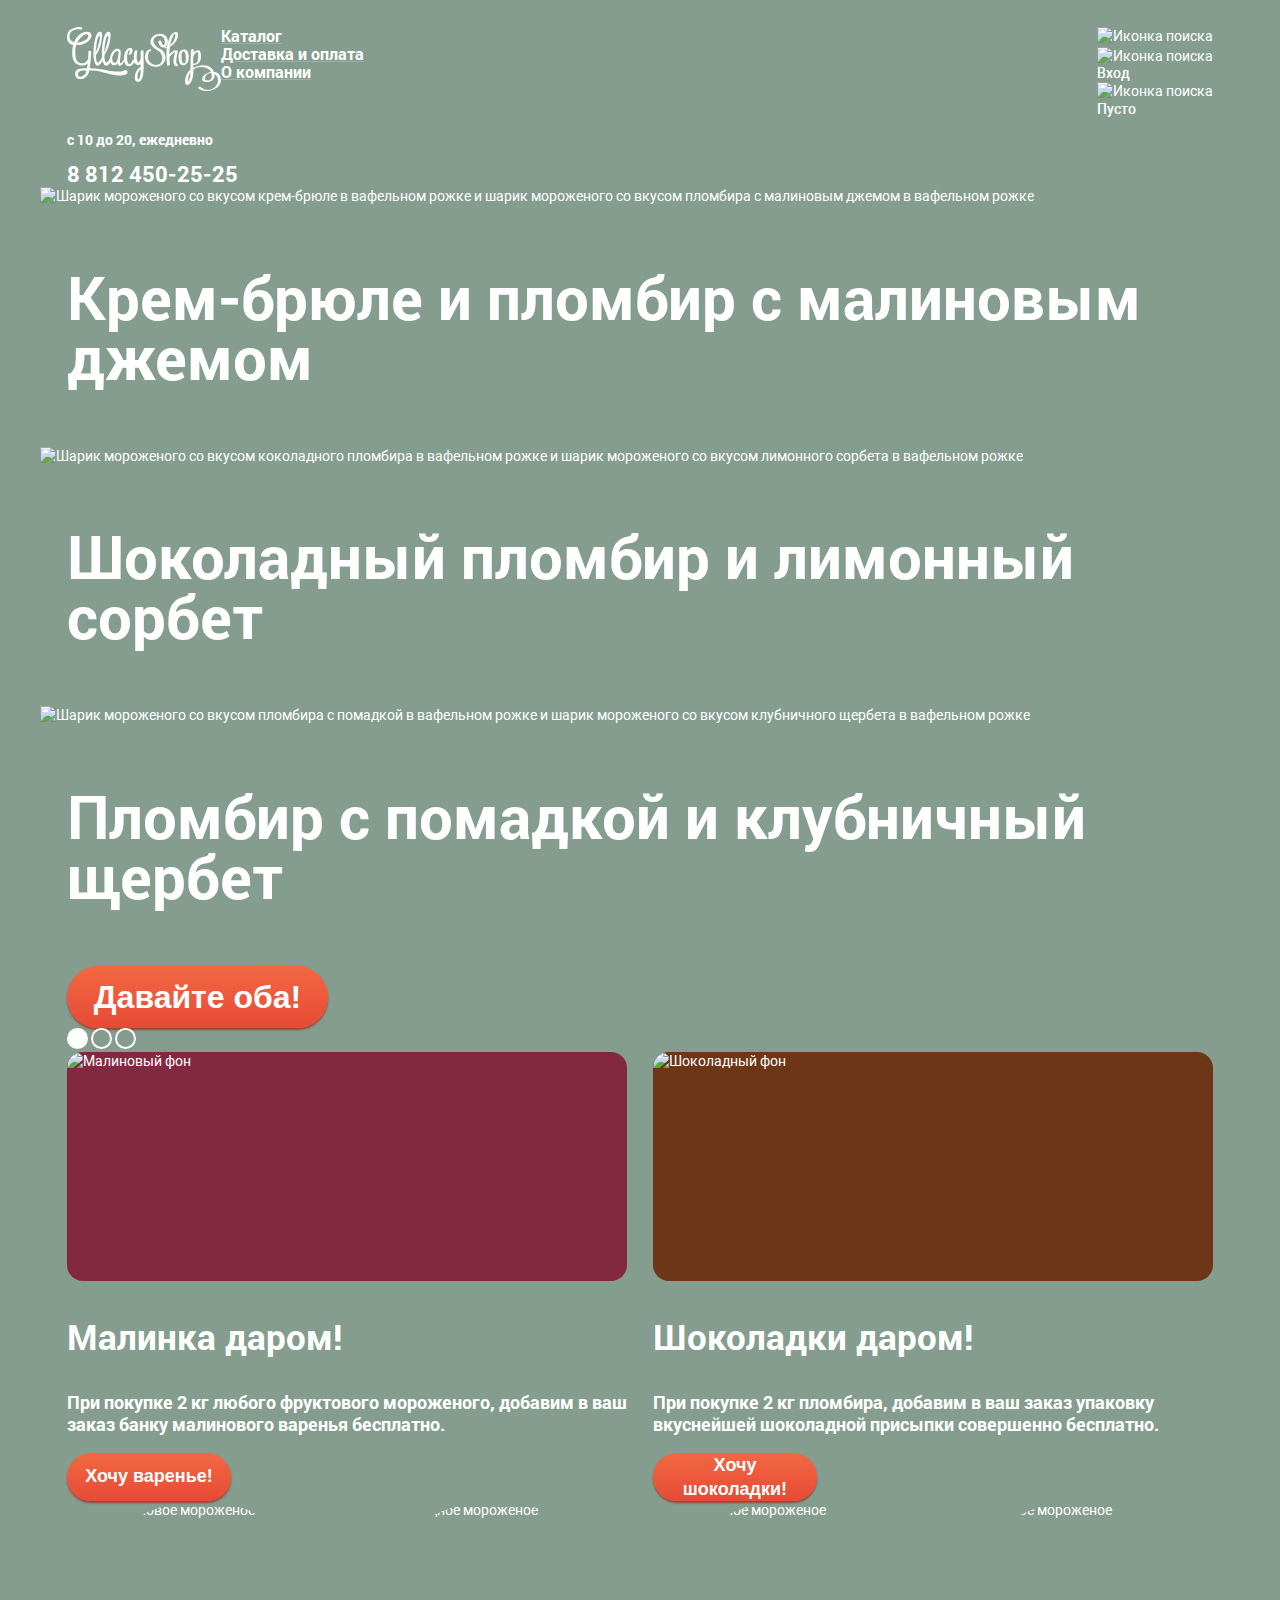
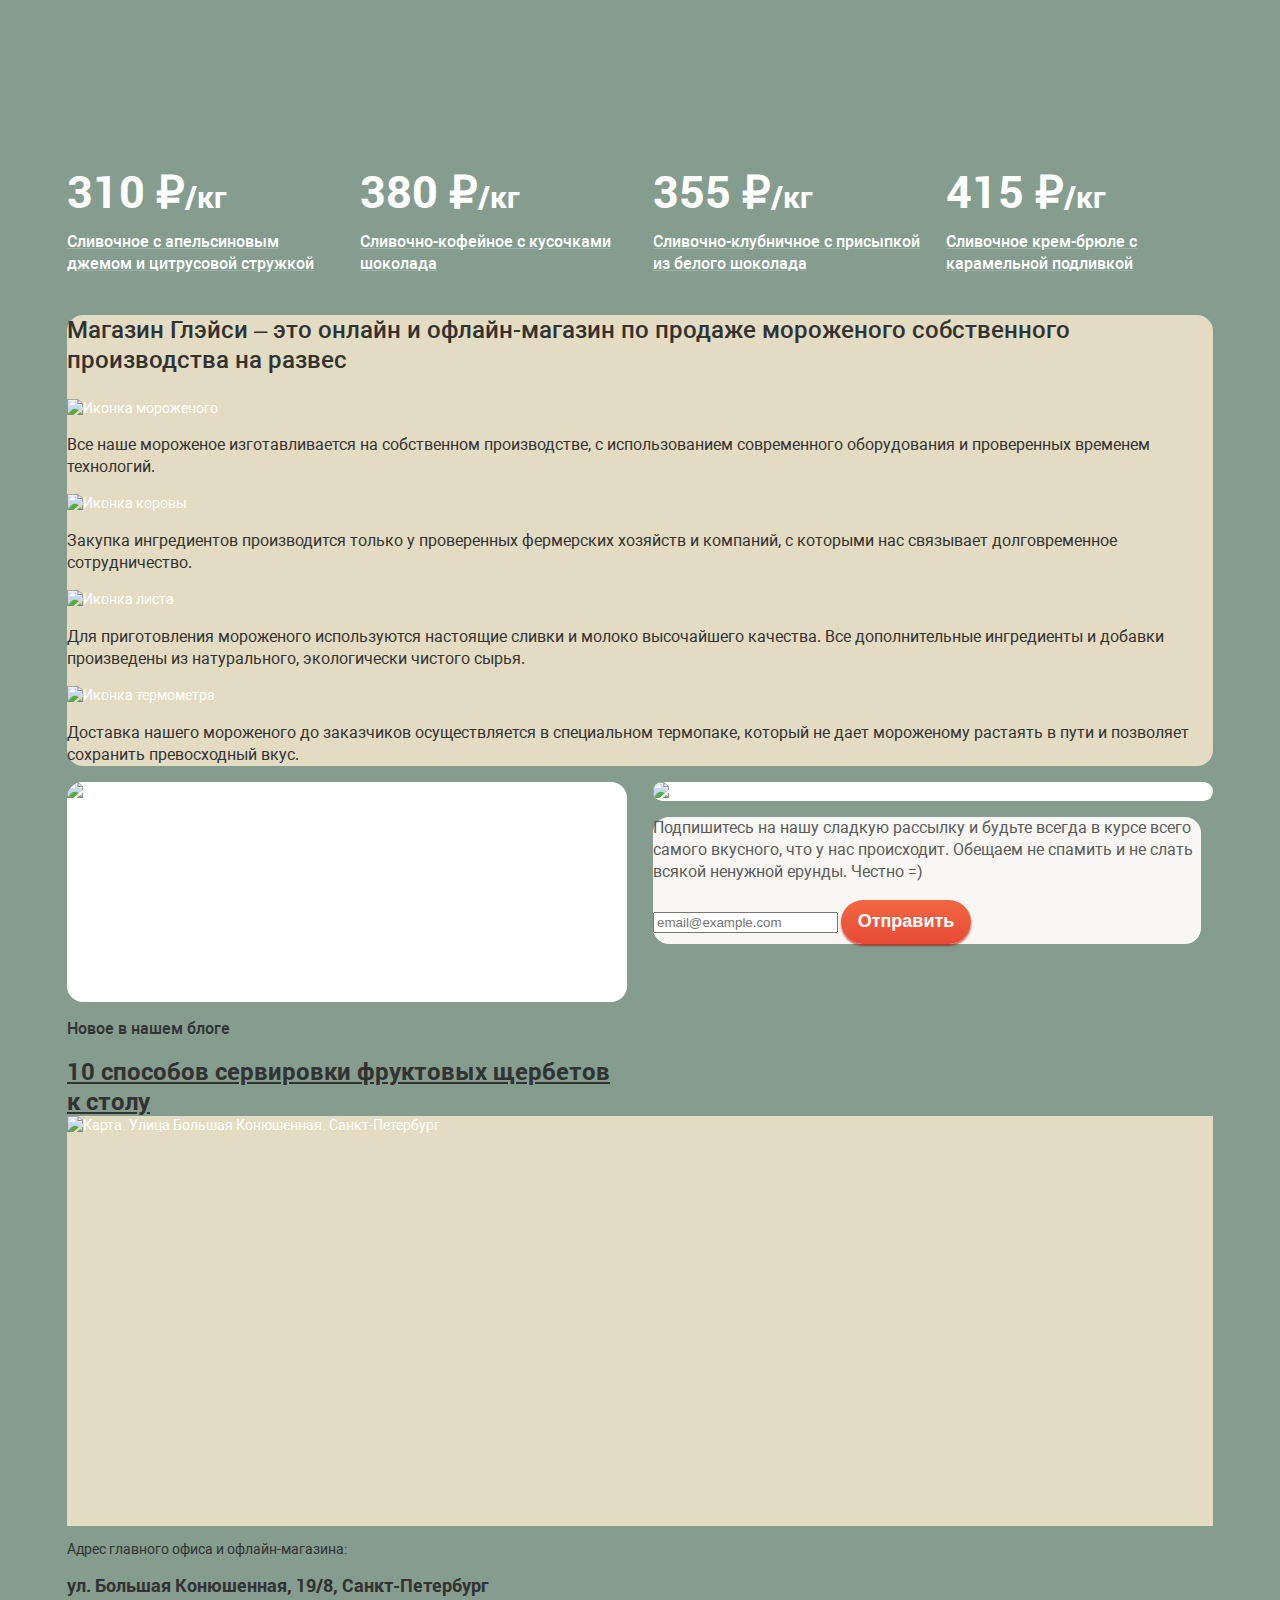
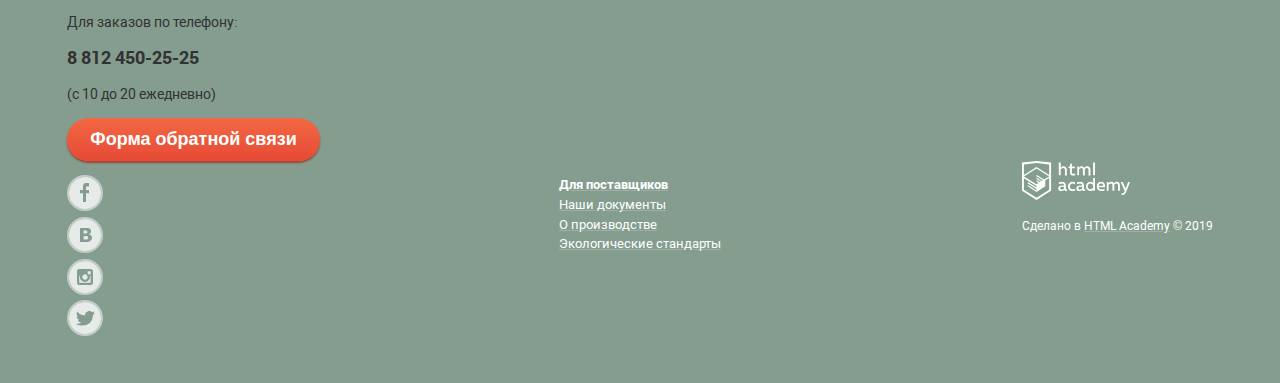
==== commit 17981a91: "Merge branch 'main' into grid" ====
--- a/index.html
+++ b/index.html
@@ -103,9 +103,9 @@
               </button>
             </div>
             <div class="promo__paginator">
-              <button type="button" class="promo__button--paginator">1</button>
-              <button type="button" class="promo__button--paginator">2</button>
-              <button type="button" class="promo__button--paginator">3</button>
+              <button type="button" class="promo__button--paginator promo__button--active"></button>
+              <button type="button" class="promo__button--paginator"></button>
+              <button type="button" class="promo__button--paginator"></button>
             </div>
           </div>
         </section>
--- a/css/style.css
+++ b/css/style.css
@@ -78,7 +78,7 @@
 }
 
 /* ----- Прячет заголовки ----- */
-/* .visually-hidden {
+.visually-hidden {
   position: absolute;
   width: 1px;
   height: 1px;
@@ -89,7 +89,7 @@
   clip-path: inset(100%);
   clip: rect(0 0 0 0);
   overflow: hidden;
-} */
+}
 
 /* ----------------------------- */
 .wrapper {
@@ -213,6 +213,16 @@
   line-height: 1.38;
   color: var(--basic-white);
 }
+.promo__button--paginator {
+  border: 2px solid var(--basic-white);
+  border-radius: 50%;
+  background-color: transparent;
+  min-width: 21px;
+  min-height: 21px;
+}
+.promo__button--active {
+  background-color: var(--basic-white);
+}
 
 /* ----- Gift ----- */
 .gift__container img {
@@ -524,28 +534,27 @@
   border-radius: 50%;
   display: block;
 }
-.products__button--paginator {
+.products__button-paginator {
   font-weight: 500;
   font-size: 16px;
   line-height: 1.12;
   color: var(--basic-white);
-<<<<<<< Updated upstream
-  background-color: transparent;
-  border: 0;
-=======
   list-style: none;
 }
 .products__button-link {
   color: var(--basic-white);
   text-decoration: none;
->>>>>>> Stashed changes
-}
-.products__button--active {
-  border-radius: 50%;
-  min-width: 26px;
-  min-height: 26px;
-  background-color: var(--basic-white);
-  color: var(--basic-extra-black);
+  list-style: none;
+}
+.products__button-paginator--active {
+}
+.products__button-link {
+  color: var(--basic-white);
+  text-decoration: none;
+}
+.products__button-link--active {
+  color: var(--basic-extra-black);
+  text-decoration: none;
 }
 .products__container {
   display: grid;
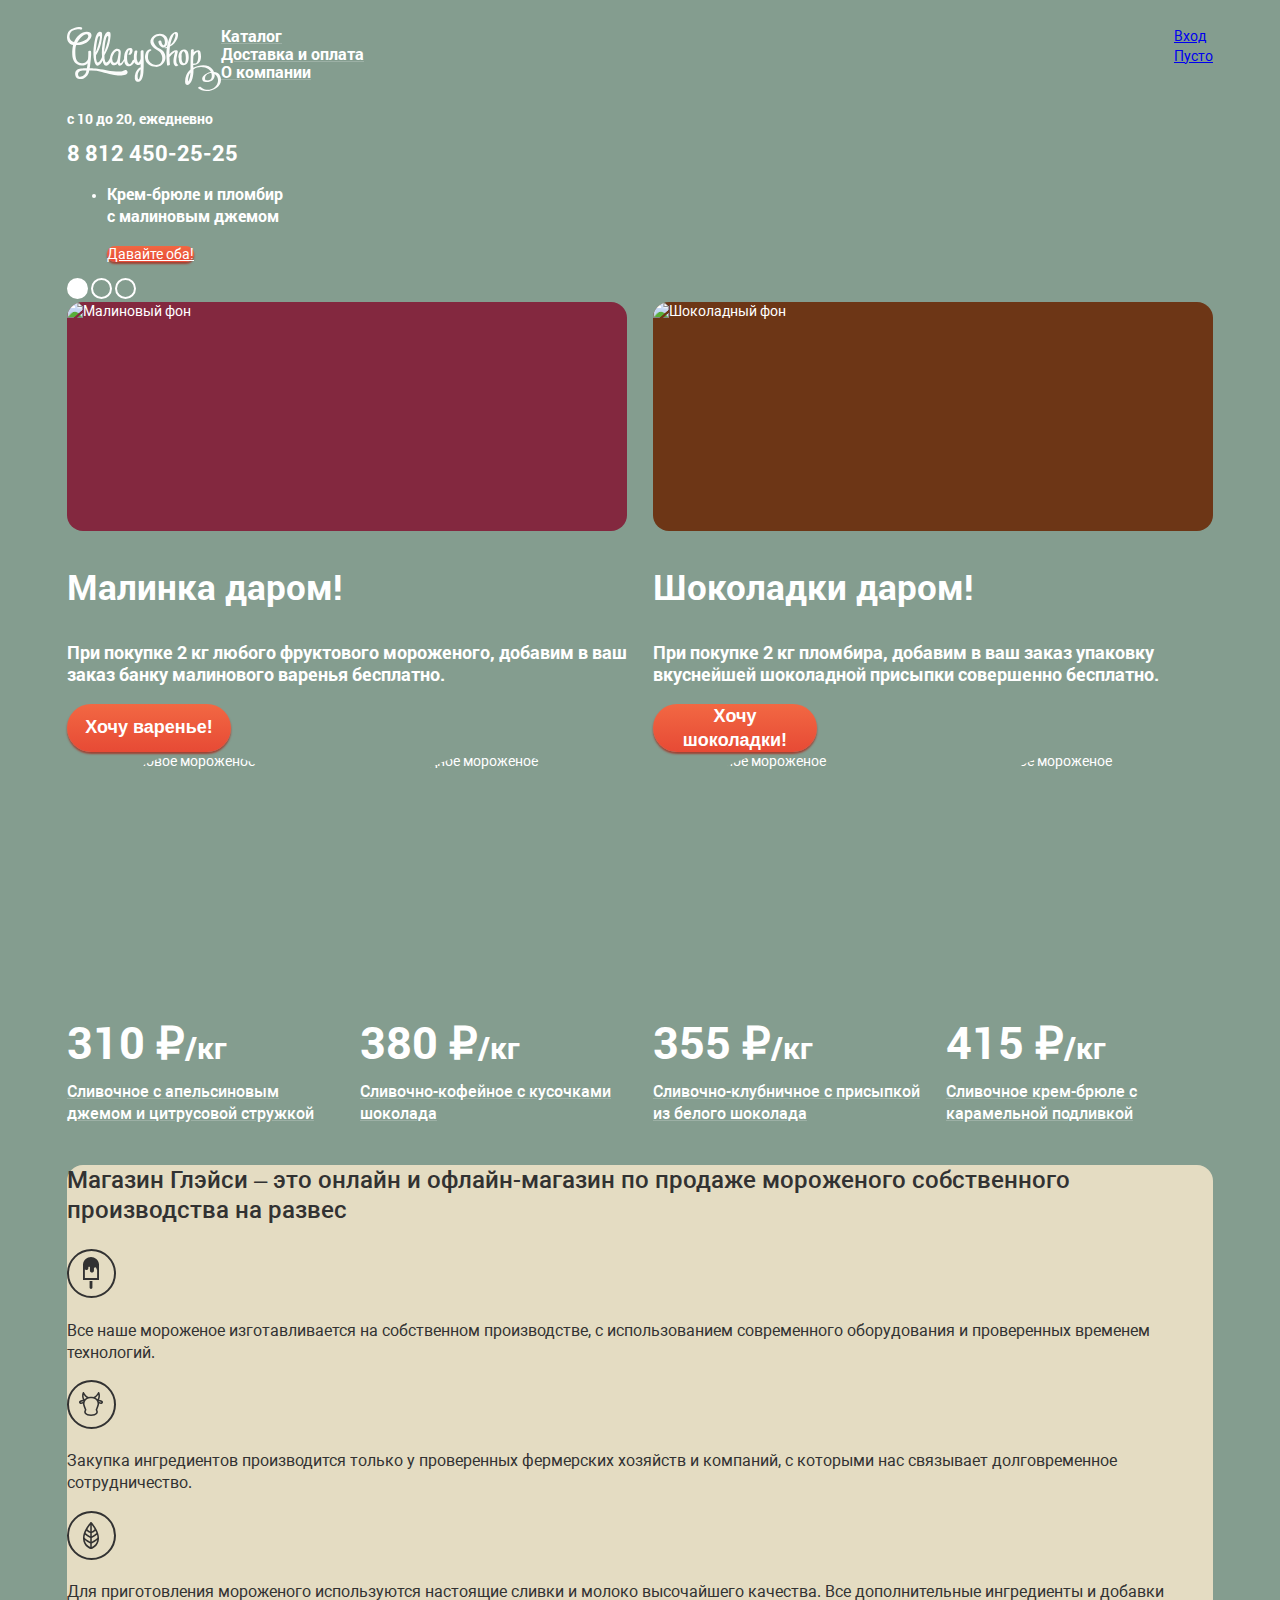
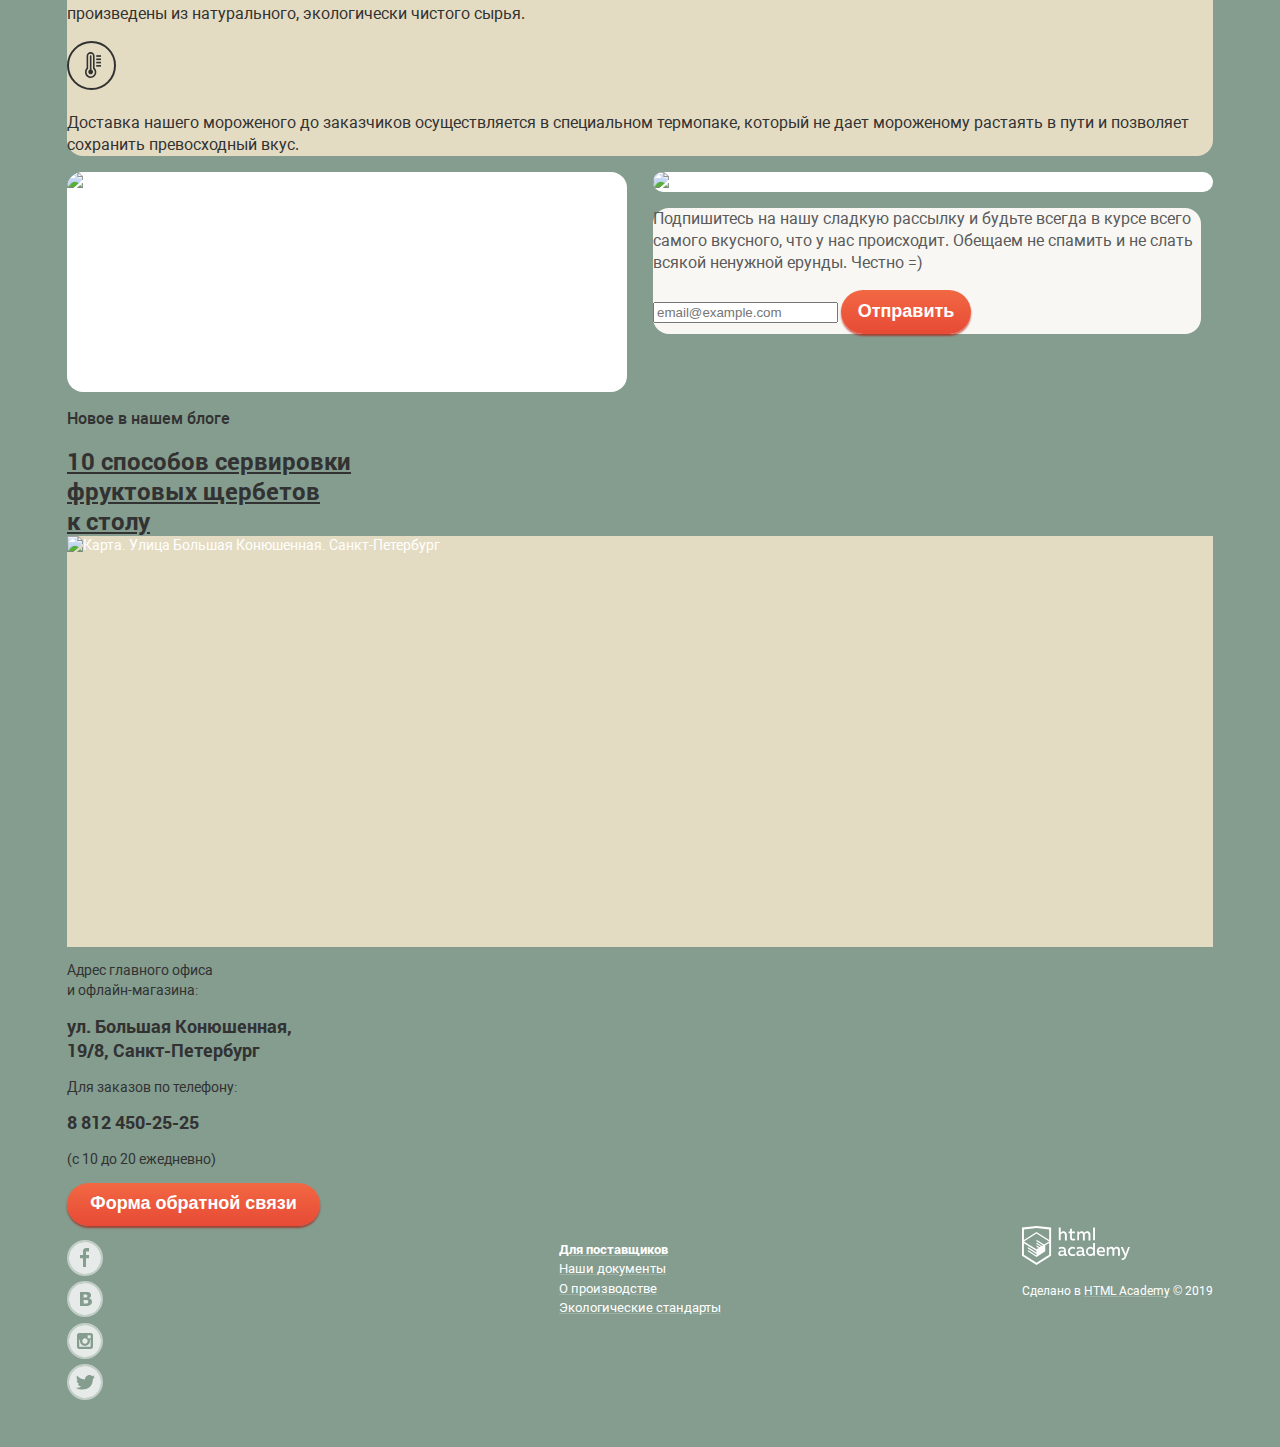
==== commit e0751fba: "Добавляет иконки навигации / Переделывает слайдер" ====
--- a/index.html
+++ b/index.html
@@ -13,7 +13,7 @@
     <link rel="manifest" href="manifest.webmanifest">
   </head>
 
-  <body class="page-body page-body--green">
+  <body class="page-body page-body--green page-body--slider-1">
     <div class="wrapper">
 
       <header class="main-header">
@@ -48,16 +48,13 @@
               <div class="main-header__user-navigation user-navigation">
                 <ul class="user-navigation__list">
                   <li class="user-navigation__item user-navigation__item--search">
-                    <img src="img/icon/header-search.svg" width="16px" height="16px" alt="Иконка поиска" class="user-navigation__image">
-                    <div class="user-navigation__text"></div>
+                    <a href="blank.html" class="user-navigation__link user-navigation__link--search"></a>
                   </li>
                   <li class="user-navigation__item user-navigation__item--authorization">
-                    <img src="img/icon/header-authorization.svg" width="20px" height="19px" alt="Иконка поиска" class="user-navigation__image">
-                    <div class="user-navigation__text">Вход</div>
+                    <a href="blank.html" class="user-navigation__link user-navigation__link--authorization">Вход</a>
                   </li>
                   <li class="user-navigation__item user-navigation__item--cart">
-                    <img src="img/icon/header-cart.svg" width="21px" height="20px" alt="Иконка поиска" class="user-navigation__image">
-                    <div class="user-navigation__text">Пусто</div>
+                    <a href="blank.html" class="user-navigation__link user-navigation__link--cart">Пусто</a>
                   </li>
                 </ul>
               </div>
@@ -77,35 +74,24 @@
         <section class="promo">
           <div class="promo__container">
             <h1 class="promo__title visually-hidden">Главная страница</h1>
-            <div class="promo__slider">
-              <div class="promo__slide active">
-                <div class="promo__image">
-                  <img src="img/slider/slider-1.png" width="1200px" height="966px" alt="Шарик мороженого со вкусом крем-брюле в вафельном рожке и шарик мороженого со вкусом пломбира с малиновым джемом в вафельном рожке">
-                </div>
-                <p class="promo__description">Крем-брюле и пломбир с малиновым джемом</p>
-              </div>
-              <div class="promo__slide">
-                <div class="promo__image">
-                  <img src="img/slider/slider-2.png"width="1200px" height="966px"  alt="Шарик мороженого со вкусом коколадного пломбира в вафельном рожке и шарик мороженого со вкусом лимонного сорбета в вафельном рожке">
-                </div>
-                <p class="promo__description">Шоколадный пломбир и лимонный сорбет</p>
-              </div>
-              <div class="promo__slide">
-                <div class="promo__image">
-                  <img src="img/slider/slider-3.png"width="1200px" height="966px"  alt="Шарик мороженого со вкусом пломбира с помадкой в вафельном рожке и шарик мороженого со вкусом клубничного щербета в вафельном рожке">
-                </div>
-                <p class="promo__description">Пломбир с помадкой и клубничный щербет</p>
-              </div>
-            </div>
-            <div class="promo__action">
-              <button type="button" class="promo__button--order button">
-                <div class="promo__button-text button__text">Давайте оба!</div>
-              </button>
-            </div>
+            <ul class="promo-slider">
+              <li class="promo-slide promo__slide--active">
+                <h3 class="promo-slide-title">Крем-брюле и пломбир<br> с малиновым джемом</h3>
+                <a href="" class="promo__button--order button">Давайте оба!</a>
+              </li>
+              <li class="promo-slide promo__slide--active visually-hidden">
+                <h3 class="promo-slide-title">Шоколадный пломбир<br> и лимонный сорбет</h3>
+                <a href="" class="promo__button--order button">Давайте оба!</a>
+              </li>
+              <li class="promo-slide promo__slide--active visually-hidden">
+                <h3 class="promo-slide-title">Пломбир с помадкой<br> и клубничный щербет</h3>
+                <a href="" class="promo__button--order button">Давайте оба!</a>
+              </li>
+            </ul>
             <div class="promo__paginator">
-              <button type="button" class="promo__button--paginator promo__button--active"></button>
-              <button type="button" class="promo__button--paginator"></button>
-              <button type="button" class="promo__button--paginator"></button>
+              <button type="button" class="promo__button--paginator promo__button--active" aria-label="Первый слайд"></button>
+              <button type="button" class="promo__button--paginator" aria-label="Второй слайд"></button>
+              <button type="button" class="promo__button--paginator" aria-label="Третий слайд"></button>
             </div>
           </div>
         </section>
@@ -120,7 +106,7 @@
               <div class="gift__content">
                 <h3 class="gift__subtitle subtitle">Малинка даром!</h3>
                 <p class="gift__description">При покупке 2 кг любого фруктового мороженого, добавим в ваш заказ банку малинового варенья бесплатно.</p>
-                <button type="button" class="gift__button button">
+                <button type="button" class="gift__button gift__button--jam button">
                   <div class="gift__button-text button__text">Хочу варенье!</div>
                 </button>
               </div>
@@ -132,7 +118,7 @@
               <div class="gift__content">
                 <h3 class="gift__subtitle subtitle">Шоколадки даром!</h3>
                 <p class="gift__description">При покупке 2 кг пломбира, добавим в ваш заказ упаковку вкуснейшей шоколадной присыпки совершенно бесплатно.</p>
-                <button type="button" class="gift__button button">
+                <button type="button" class="gift__button gift__button--chocolate button">
                   <div class="gift__button-text button__text">Хочу шоколадки!</div>
                 </button>
               </div>
@@ -146,29 +132,29 @@
             <article class="hit__item">
               <div class="hit__image">
                 <img src="img/hit/hit-1.jpg" width="267px" height="267px" alt="Апельсиновое мороженое">
-              </div>
-              <div class="hit__price"><span>310 ₽</span>/кг</div>
+                <div class="hit__price"><span>310 ₽</span>/кг</div>
+              </div>
               <p class="hit__description">Сливочное с апельсиновым джемом и цитрусовой стружкой</p>
             </article>
             <article class="hit__item">
               <div class="hit__image">
                 <img src="img/hit/hit-2.jpg" width="267px" height="267px" alt="Шоколадное мороженое">
-              </div>
-              <div class="hit__price"><span>380 ₽</span>/кг</div>
+                <div class="hit__price"><span>380 ₽</span>/кг</div>
+              </div>
               <p class="hit__description">Сливочно-кофейное с кусочками шоколада</p>
             </article>
             <article class="hit__item">
               <div class="hit__image">
                 <img src="img/hit/hit-3.jpg" width="267px" height="267px" alt="Клубничное мороженое">
-              </div>
-              <div class="hit__price"><span>355 ₽</span>/кг</div>
+                <div class="hit__price"><span>355 ₽</span>/кг</div>
+              </div>
               <p class="hit__description">Сливочно-клубничное с присыпкой из белого шоколада</p>
             </article>
             <article class="hit__item">
               <div class="hit__image">
                 <img src="img/hit/hit-4.jpg" width="267px" height="267px" alt="Сливочное мороженое">
-              </div>
-              <div class="hit__price"><span>415 ₽</span>/кг</div>
+                <div class="hit__price"><span>415 ₽</span>/кг</div>
+              </div>
               <p class="hit__description">Сливочное крем-брюле с карамельной подливкой</p>
             </article>
           </div>
@@ -181,25 +167,43 @@
             <div class="about__benefits">
               <div class="about__item">
                 <div class="about__icon">
-                  <img src="img/icon/benefits-ice-cream.svg" width="49px" height="49px" alt="Иконка мороженого">
+                  <svg width="49" height="49" viewBox="0 0 49 49" fill="none" xmlns="http://www.w3.org/2000/svg">
+                    <circle cx="24.5" cy="24.5" r="23.5" stroke="#323232" stroke-width="2"/>
+                    <path d="M24 8C22.042 8.00227 20.1526 8.72169 18.689 10.0223C17.2254 11.3229 16.2889 13.1146 16.0565 15.0588H16V30.9459H32V15.0588H31.9435C31.7111 13.1146 30.7746 11.3229 29.311 10.0223C27.8474 8.72169 25.958 8.00227 24 8ZM30.1176 29.0635H17.8824V20.3859C18.0569 20.5964 18.2801 20.7612 18.5326 20.8662C18.7851 20.9711 19.0594 21.013 19.3318 20.9882C20.5459 20.9882 21.3365 20.3106 21.3365 19.4541V18.6353C21.3242 18.5223 21.3359 18.408 21.3708 18.2998C21.4057 18.1917 21.4629 18.0921 21.5388 18.0075C21.6147 17.9229 21.7076 17.8553 21.8114 17.809C21.9152 17.7627 22.0275 17.7387 22.1412 17.7387C22.2548 17.7387 22.3672 17.7627 22.471 17.809C22.5748 17.8553 22.6676 17.9229 22.7435 18.0075C22.8195 18.0921 22.8767 18.1917 22.9116 18.2998C22.9464 18.408 22.9581 18.5223 22.9459 18.6353V21.7318C22.949 21.9809 23.0049 22.2266 23.1101 22.4525C23.2152 22.6784 23.3671 22.8794 23.5557 23.0422C23.7443 23.205 23.9654 23.326 24.2042 23.397C24.443 23.468 24.6942 23.4875 24.9412 23.4541C25.1822 23.4885 25.4278 23.4721 25.6622 23.4062C25.8966 23.3402 26.1146 23.2261 26.3024 23.0711C26.4902 22.9161 26.6436 22.7236 26.7528 22.5059C26.8619 22.2883 26.9245 22.0503 26.9365 21.8071V19.7271C26.9213 19.5516 26.9428 19.375 26.9996 19.2083C27.0563 19.0417 27.1471 18.8886 27.2661 18.7589C27.3851 18.6291 27.5298 18.5255 27.691 18.4547C27.8521 18.3838 28.0263 18.3472 28.2024 18.3472C28.3784 18.3472 28.5526 18.3838 28.7137 18.4547C28.8749 18.5255 29.0196 18.6291 29.1386 18.7589C29.2576 18.8886 29.3484 19.0417 29.4052 19.2083C29.4619 19.375 29.4834 19.5516 29.4682 19.7271C29.4651 19.7552 29.4651 19.7836 29.4682 19.8118C29.492 19.994 29.5626 20.1669 29.6731 20.3137C29.7836 20.4605 29.9303 20.5762 30.0988 20.6494V29.12L30.1176 29.0635Z" fill="#323232"/>
+                    <path d="M22.5882 38.5882C22.5882 38.9627 22.737 39.3217 23.0017 39.5865C23.2665 39.8513 23.6256 40 24 40C24.3744 40 24.7335 39.8513 24.9983 39.5865C25.263 39.3217 25.4118 38.9627 25.4118 38.5882V31.8871H22.5882V38.5882Z" fill="#323232"/>
+                    </svg>
                 </div>
                 <p class="about__text">Все наше мороженое изготавливается на собственном производстве, с использованием современного оборудования и проверенных временем технологий.</p>
               </div>
               <div class="about__item">
                 <div class="about__icon">
-                  <img src="img/icon/benefits-cow.svg" width="49px" height="49px" alt="Иконка коровы">
+                  <svg width="49" height="49" viewBox="0 0 49 49" fill="none" xmlns="http://www.w3.org/2000/svg">
+                    <circle cx="24.5" cy="24.5" r="23.5" stroke="#323232" stroke-width="2"/>
+                    <path d="M32.0618 19.7151C32.6055 18.602 32.9158 17.3957 32.9747 16.1659C33.0337 14.9362 32.8401 13.7073 32.4051 12.5503C32.3591 12.4093 32.2713 12.2845 32.1525 12.1914C32.0338 12.0983 31.8895 12.041 31.7374 12.0265C31.5853 12.012 31.4322 12.0411 31.297 12.11C31.1618 12.179 31.0505 12.2848 30.977 12.4144C29.9858 14.1282 27.8553 16.8914 26.2944 17.0198H26.2242C25.5066 16.8833 24.778 16.8075 24.0468 16.7933C23.313 16.8073 22.5819 16.8831 21.8616 17.0198H21.807C20.2462 16.899 18.0844 14.1358 17.0855 12.422C17.0158 12.2848 16.9048 12.1714 16.767 12.0966C16.6293 12.0218 16.4713 11.9892 16.314 12.0031C16.1567 12.017 16.0075 12.0768 15.8861 12.1745C15.7646 12.2722 15.6767 12.4032 15.6339 12.5503C15.1914 13.7032 14.9904 14.9297 15.0427 16.1585C15.0949 17.3873 15.3994 18.5937 15.9382 19.7075C14.5803 19.8736 12.8556 20.2964 12.2312 21.3609C12.0798 21.6132 12 21.8997 12 22.1914C12 22.4831 12.0798 22.7696 12.2312 23.0219C12.41 23.3303 12.6761 23.583 12.9982 23.7502C13.3203 23.9174 13.6851 23.9921 14.0496 23.9656C14.6963 23.9528 15.3355 23.8302 15.9382 23.6032C15.9329 24.0106 15.9669 24.4175 16.0397 24.8187C16.3881 26.1599 16.8447 27.4726 17.4054 28.7446C17.5537 29.0995 17.7176 29.4996 17.8035 29.7412C17.5471 30.3472 17.346 30.9737 17.2025 31.6136C17.1655 32.0657 17.2238 32.5203 17.3741 32.95C17.5244 33.3796 17.7634 33.7751 18.0766 34.1125C19.2082 35.3658 21.1983 36 24.0234 36C26.8485 36 28.8464 35.3658 29.9702 34.1125C30.285 33.7761 30.525 33.3807 30.6754 32.9508C30.8257 32.521 30.8832 32.0658 30.8443 31.6136C30.7035 30.9739 30.505 30.3474 30.2512 29.7412C30.337 29.4996 30.5009 29.107 30.6414 28.7446C31.208 27.4748 31.6648 26.1616 32.0071 24.8187C32.0859 24.4182 32.1225 24.0109 32.1164 23.6032C32.6994 23.8235 33.317 23.946 33.9426 23.9656C34.3081 23.9917 34.6738 23.9169 34.9971 23.7498C35.3204 23.5828 35.588 23.3303 35.7688 23.0219C35.9202 22.7696 36 22.4831 36 22.1914C36 21.8997 35.9202 21.6132 35.7688 21.3609C35.1522 20.3341 33.4275 19.8812 32.0618 19.7151ZM31.3204 14.702C31.6018 16.2808 31.327 17.9053 30.5399 19.3149C30.3443 19.0852 30.1359 18.8659 29.9156 18.6581C29.4746 18.2659 28.9713 17.9447 28.425 17.7068C29.5506 16.8621 30.5283 15.8475 31.3204 14.702ZM16.7187 14.702C17.5029 15.8555 18.4785 16.8758 19.6062 17.7219C19.0609 17.9532 18.5617 18.2752 18.1312 18.6732C17.9078 18.8803 17.6967 19.0996 17.4991 19.33C16.7097 17.9157 16.4348 16.2857 16.7187 14.702ZM13.6438 22.2971C13.5736 22.1763 13.597 22.1386 13.6438 22.1084C13.8233 21.8139 14.7286 21.3534 16.4611 21.1797C16.3753 21.3987 16.2972 21.6176 16.227 21.8441C15.2125 22.3499 13.8545 22.667 13.6438 22.2971ZM30.4697 24.562C30.1428 25.8014 29.7202 27.0153 29.2054 28.1935C29.0016 28.6551 28.8219 29.1263 28.6669 29.6053L28.6201 29.8394L28.7059 30.0508C28.9528 30.6264 29.1537 31.2196 29.3069 31.825C29.3151 32.0631 29.2745 32.3004 29.1875 32.5233C29.1004 32.7462 28.9686 32.9502 28.7996 33.1235C28.2377 33.7502 26.9578 34.49 24.0312 34.49C21.1046 34.49 19.8247 33.7351 19.2628 33.1235C18.9259 32.7708 18.744 32.3051 18.7556 31.825C18.9119 31.2195 19.1154 30.6264 19.3643 30.0508L19.4501 29.8394L19.3955 29.6053C19.249 29.1221 19.0718 28.6481 18.8648 28.1859C18.341 27.0018 17.9131 25.7801 17.5849 24.5318C17.4361 23.6617 17.509 22.7695 17.7973 21.9327C18.0856 21.096 18.5807 20.3399 19.2394 19.7302C20.4179 18.5826 23.0869 18.3259 24.0156 18.3184C24.9443 18.3108 27.5587 18.575 28.8074 19.7453C29.4702 20.3492 29.9687 21.102 30.2586 21.937C30.5486 22.772 30.6211 23.6633 30.4697 24.5318V24.562ZM34.3718 22.2971C34.1689 22.6595 32.811 22.3499 31.8432 21.8517C31.7808 21.6252 31.7028 21.4062 31.6169 21.1797C33.3338 21.3534 34.2313 21.8139 34.403 22.1084C34.442 22.1386 34.4577 22.1763 34.3874 22.2971H34.3718Z" fill="#323232"/>
+                    </svg>
                 </div>
                 <p class="about__text">Закупка ингредиентов производится только у проверенных фермерских хозяйств и компаний, с которыми нас связывает долговременное сотрудничество.</p>
               </div>
               <div class="about__item">
                 <div class="about__icon">
-                  <img src="img/icon/benefits-leaf.svg" width="49px" height="49px" alt="Иконка листа">
+                  <svg width="49" height="49" viewBox="0 0 49 49" fill="none" xmlns="http://www.w3.org/2000/svg">
+                    <circle cx="24.5" cy="24.5" r="23.5" stroke="#323232" stroke-width="2"/>
+                    <path d="M31.9923 26.5968C31.6436 18.9394 24.8652 11.5239 24.5631 11.2015C24.5631 11.2015 24.5631 11.2015 24.5244 11.2015L24.4314 11.0967L24.3307 11.0322H23.8969L23.7497 11H23.7109L23.5715 11.0967L23.4863 11.1693C23.4863 11.1693 23.4863 11.1693 23.4475 11.1693C23.1454 11.5239 16.367 18.9475 16.0029 26.5968C15.999 26.6531 15.999 26.7097 16.0029 26.766C16.0029 27.0562 16.0029 27.3464 16.0029 27.6446C16.2973 35.9468 23.7497 37.978 23.8116 37.9941H24.0053C24.0697 38.002 24.1347 38.002 24.199 37.9941C24.2687 37.9941 31.7134 35.9065 32 27.6446C32 27.3464 32 27.0562 32 26.766C32 26.7096 31.9923 26.6532 31.9923 26.5968ZM18.048 23.7676C19.5954 25.1514 21.3449 26.2697 23.2306 27.0804V30.7478C21.3327 29.7725 18.4121 28.0396 17.5522 26.5162C17.622 25.586 17.7803 24.6653 18.0248 23.7676H18.048ZM19.5974 19.6568C20.6106 20.758 21.8538 21.6019 23.2306 22.1233V25.2991C21.4997 24.5389 19.9227 23.445 18.5826 22.0749C18.8773 21.2498 19.2161 20.4425 19.5974 19.6568ZM29.4436 22.0749C28.1041 23.4457 26.5268 24.5398 24.7955 25.2991V22.1233C26.1612 21.5976 27.3934 20.7539 28.3977 19.6568C28.7885 20.4313 29.1377 21.2278 29.4436 22.0427V22.0749ZM24.7955 20.4145V13.9662C25.8308 15.2873 26.7757 16.6825 27.6231 18.1415C26.8759 19.1299 25.8968 19.9015 24.78 20.3822L24.7955 20.4145ZM24.7955 30.764V27.0804C26.6884 26.2769 28.4458 25.164 30.0013 23.7837C30.2386 24.6848 30.3891 25.6082 30.4506 26.5403C29.5985 28.0396 26.678 29.7645 24.78 30.7317L24.7955 30.764ZM23.2461 20.4145C22.1242 19.9276 21.1441 19.1441 20.4031 18.1415C21.2489 16.6687 22.1938 15.26 23.2306 13.9259L23.2461 20.4145ZM17.7149 29.0632C19.4092 30.4484 21.2619 31.6099 23.2306 32.5211V36.0677C21.8222 35.4723 20.5796 34.5193 19.6161 33.2958C18.6526 32.0722 17.999 30.6171 17.7149 29.0632ZM24.78 36.0757V32.5131C26.7504 31.6084 28.6035 30.4493 30.2957 29.0632C30.0237 30.623 29.3747 32.0851 28.4097 33.3119C27.4448 34.5387 26.1957 35.4898 24.78 36.0757Z" fill="#323232"/>
+                    </svg>
                 </div>
                 <p class="about__text">Для приготовления мороженого используются настоящие сливки и молоко высочайшего качества. Все дополнительные ингредиенты и добавки произведены из натурального, экологически чистого сырья.</p>
               </div>
               <div class="about__item">
                 <div class="about__icon">
-                  <img src="img/icon/benefits-thermometr.svg" width="49px" height="49px" alt="Иконка термометра">
+                  <svg width="49" height="49" viewBox="0 0 49 49" fill="none" xmlns="http://www.w3.org/2000/svg">
+                    <circle cx="24.5" cy="24.5" r="23.5" stroke="#323232" stroke-width="2"/>
+                    <path d="M27.5905 15.1189C27.5905 14.0265 27.1691 12.9789 26.4189 12.2064C25.6688 11.434 24.6514 11 23.5905 11C22.5296 11 21.5122 11.434 20.7621 12.2064C20.0119 12.9789 19.5905 14.0265 19.5905 15.1189V27.1073C18.565 28.185 17.9936 29.6355 18.0001 31.1443C17.9973 32.1106 18.2275 33.0625 18.67 33.9146C19.1125 34.7667 19.7535 35.4924 20.5354 36.0266C21.3174 36.5608 22.2158 36.8868 23.1503 36.9754C24.0847 37.064 25.0259 36.9124 25.8894 36.5341C26.7529 36.1559 27.5117 35.5629 28.0979 34.8083C28.684 34.0536 29.0791 33.161 29.2477 32.2105C29.4163 31.2599 29.3531 30.2811 29.0639 29.3618C28.7747 28.4426 28.2684 27.6116 27.5905 26.9435V15.1189ZM27.7336 31.1443C27.7417 31.8589 27.5722 32.5637 27.2413 33.1919C26.9104 33.82 26.4291 34.3507 25.8431 34.7334C25.257 35.1162 24.5857 35.3383 23.8929 35.3788C23.2 35.4192 22.5086 35.2767 21.8843 34.9646C21.26 34.6525 20.7235 34.1813 20.3258 33.5957C19.928 33.0101 19.6823 32.3295 19.6118 31.6186C19.5414 30.9077 19.6485 30.19 19.9232 29.5337C20.1978 28.8774 20.6308 28.3043 21.181 27.8688V15.1189C21.181 14.4609 21.4348 13.8298 21.8867 13.3645C22.3386 12.8992 22.9514 12.6377 23.5905 12.6377C24.2295 12.6377 24.8424 12.8992 25.2943 13.3645C25.7462 13.8298 26 14.4609 26 15.1189V27.7132C26.5367 28.0983 26.9748 28.6116 27.2767 29.2092C27.5786 29.8067 27.7354 30.4707 27.7336 31.1443Z" fill="#323232"/>
+                    <path d="M24.4573 28.5812V15.1763C24.4573 14.9591 24.3735 14.7508 24.2244 14.5972C24.0752 14.4437 23.873 14.3574 23.6621 14.3574C23.4512 14.3574 23.2489 14.4437 23.0998 14.5972C22.9506 14.7508 22.8668 14.9591 22.8668 15.1763V28.5812C22.3363 28.7744 21.8891 29.1545 21.6043 29.6544C21.3196 30.1542 21.2156 30.7416 21.3107 31.3128C21.4059 31.8839 21.6941 32.4021 22.1244 32.7756C22.5546 33.1491 23.0993 33.354 23.6621 33.354C24.2248 33.354 24.7695 33.1491 25.1998 32.7756C25.63 32.4021 25.9182 31.8839 26.0134 31.3128C26.1085 30.7416 26.0046 30.1542 25.7198 29.6544C25.4351 29.1545 24.9879 28.7744 24.4573 28.5812Z" fill="#323232"/>
+                    <path d="M34 14.2018H29.2286V15.8395H34V14.2018Z" fill="#323232"/>
+                    <path d="M34 17.4773H29.2286V19.115H34V17.4773Z" fill="#323232"/>
+                    <path d="M34 20.7528H29.2286V22.3905H34V20.7528Z" fill="#323232"/>
+                    <path d="M34 24.0283H29.2286V25.666H34V24.0283Z" fill="#323232"/>
+                    </svg>
                 </div>
                 <p class="about__text">Доставка нашего мороженого до заказчиков осуществляется в специальном термопаке, который не дает мороженому растаять в пути и позволяет сохранить превосходный вкус.</p>
               </div>
@@ -211,15 +215,13 @@
           <section class="news">
             <div class="news__container">
               <h2 class="news__title title visually-hidden">Новости</h2>
-              <div class="news__wrapper">
-                <div class="news__image">
-                  <img src="img/news-strawberry.jpg" width="560px" height="220px" alt="Клубничный фон">
-                </div>
-                <div class="news__content">
-                  <h3 class="news__subtitle subtitle">Новое в нашем блоге</h3>
-                  <div class="news__item">
-                    <a href="blank.html" class="news__link">10 способов сервировки фруктовых щербетов к столу</a>
-                  </div>
+              <div class="news__image">
+                <img src="img/news-strawberry.jpg" width="560px" height="220px" alt="Клубничный фон">
+              </div>
+              <div class="news__content">
+                <h3 class="news__subtitle subtitle">Новое в нашем блоге</h3>
+                <div class="news__item">
+                  <a href="blank.html" class="news__link">10 способов сервировки<br> фруктовых щербетов<br> к столу</a>
                 </div>
               </div>
             </div>
@@ -249,8 +251,8 @@
             </div>
             <div class="contacts__form">
               <div class="contacts__address">
-                <p>Адрес главного офиса и офлайн-магазина:</p>
-                <span>ул. Большая Конюшенная, 19/8, Санкт-Петербург</span>
+                <p>Адрес главного офиса<br> и офлайн-магазина:</p>
+                <span>ул. Большая Конюшенная,<br> 19/8, Санкт-Петербург</span>
               </div>
               <div class="contacts__phone">
                 <p>Для заказов по телефону:</p>
@@ -314,7 +316,7 @@
           </ul>
           <ul class="main-footer__info">
             <li class="main-footer__info-item">
-              <a href="blank.html" class="main-footer__link main-footer__link--bold">Для поставщиков</a>
+              <a href="blank.html" class="main-footer__link main-footer__link--bold main-footer__link--heart">Для поставщиков</a>
             </li>
             <li class="main-footer__info-item">
               <a href="blank.html" class="main-footer__link">Наши документы</a>
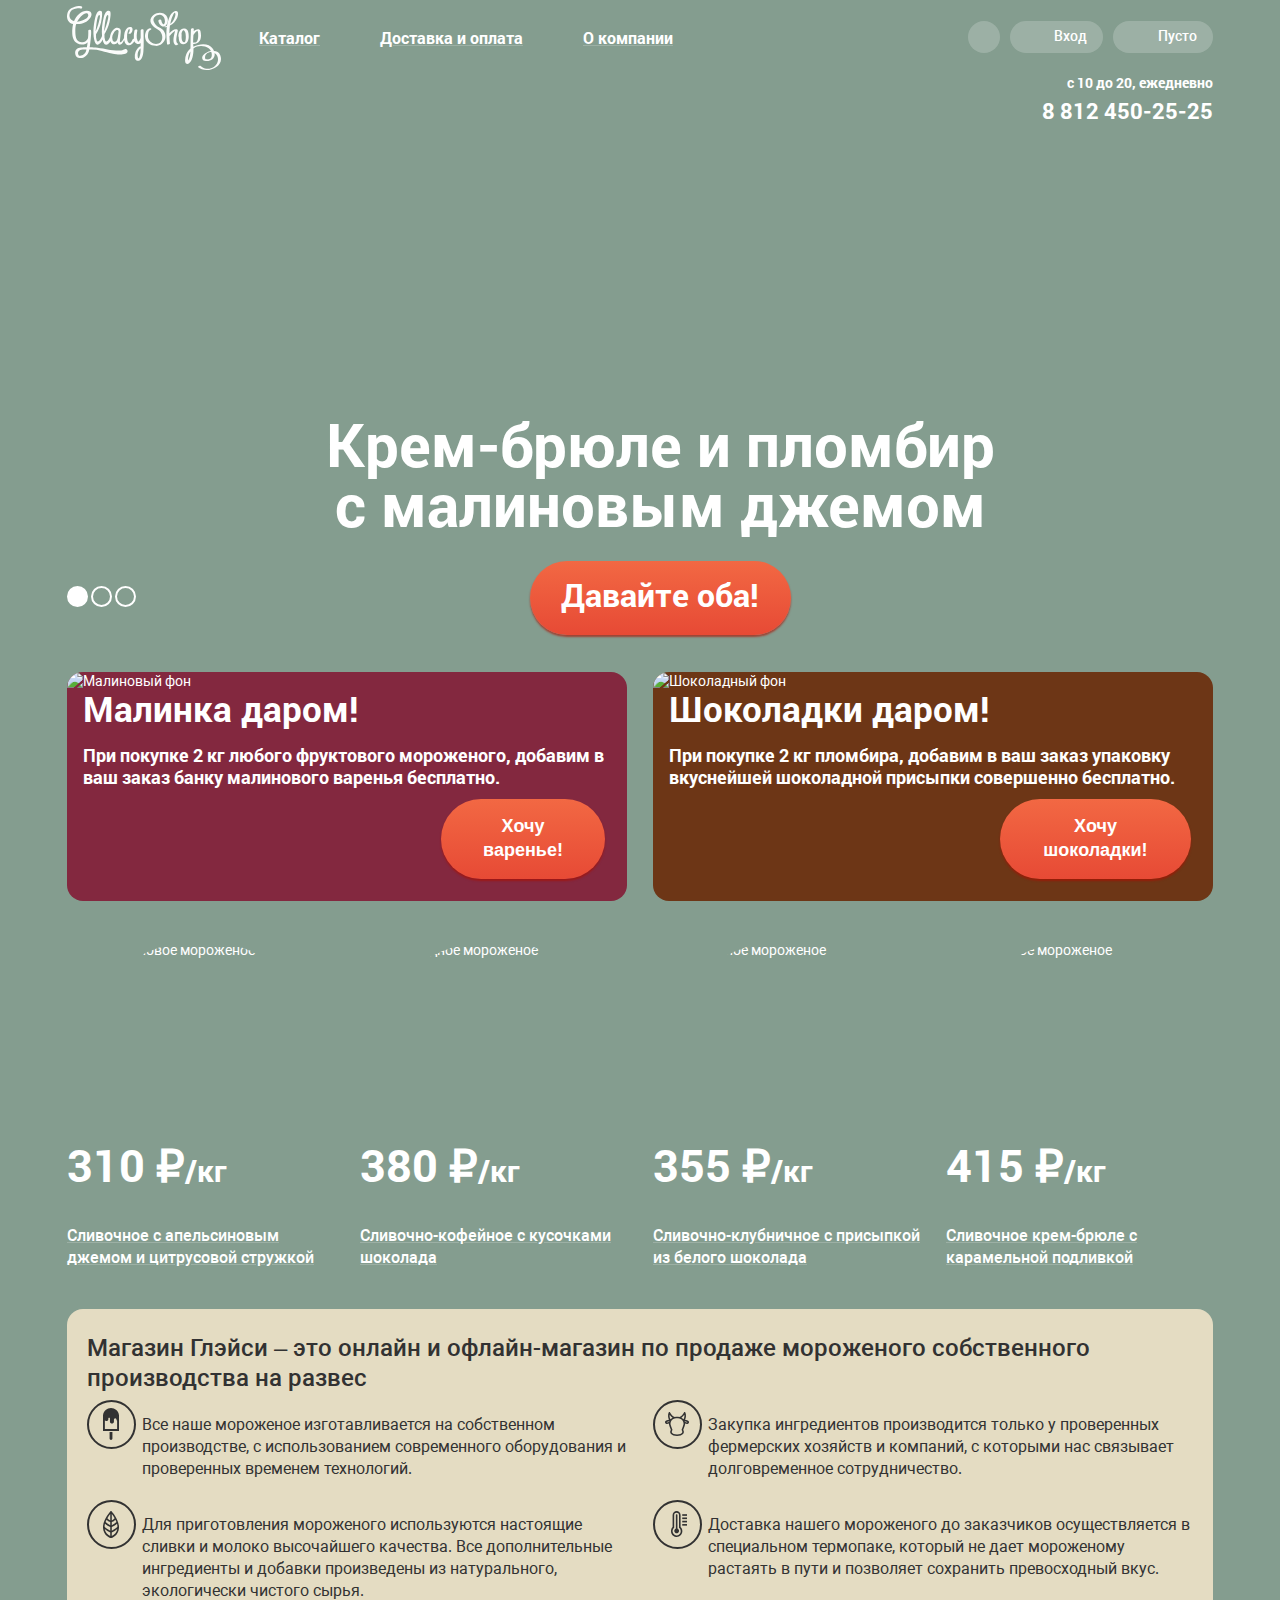
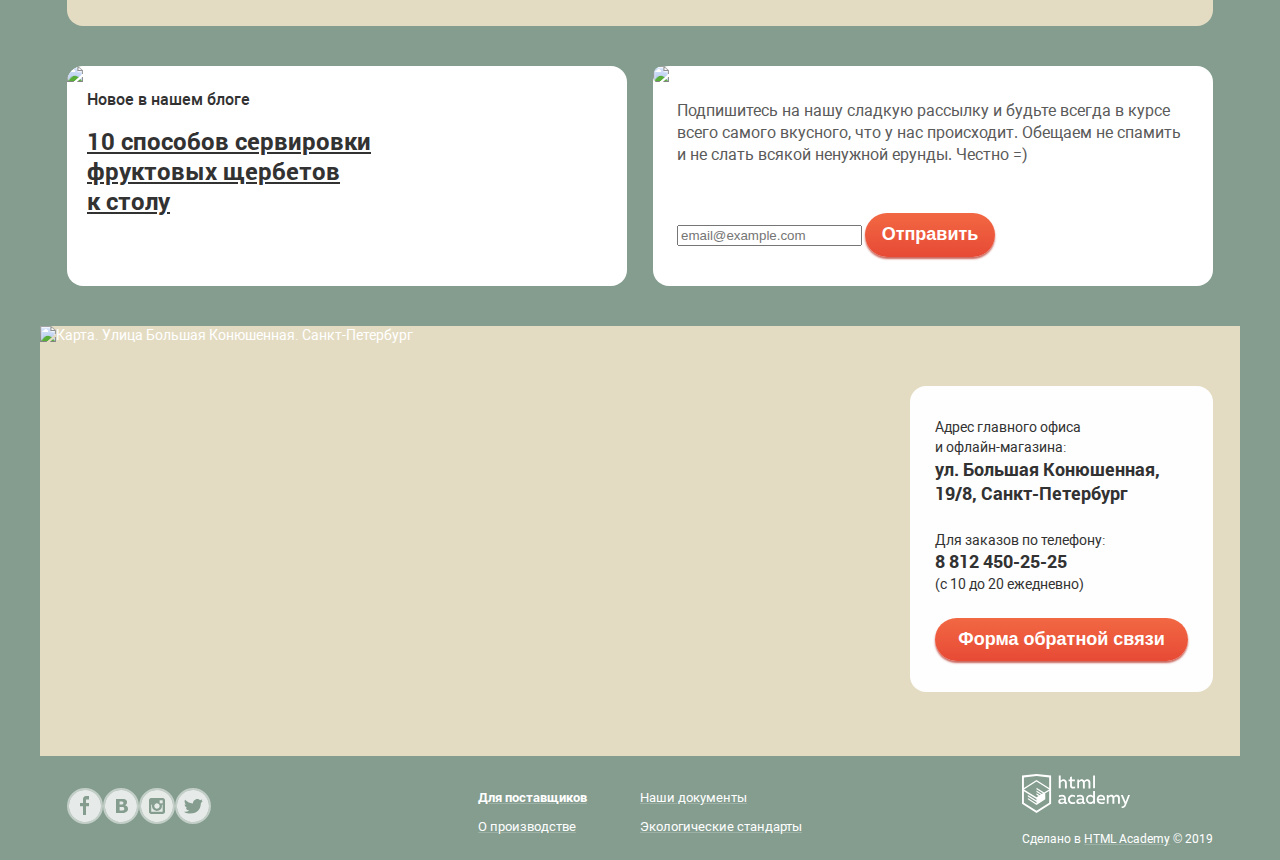
==== commit 8b9bc6ec: "Добавляет красивые иконки чек-боксов и радио-кнопок" ====
--- a/index.html
+++ b/index.html
@@ -77,15 +77,15 @@
             <ul class="promo-slider">
               <li class="promo-slide promo__slide--active">
                 <h3 class="promo-slide-title">Крем-брюле и пломбир<br> с малиновым джемом</h3>
-                <a href="" class="promo__button--order button">Давайте оба!</a>
+                <a href="blank.html" class="promo__button--order button">Давайте оба!</a>
               </li>
               <li class="promo-slide promo__slide--active visually-hidden">
                 <h3 class="promo-slide-title">Шоколадный пломбир<br> и лимонный сорбет</h3>
-                <a href="" class="promo__button--order button">Давайте оба!</a>
+                <a href="blank.html" class="promo__button--order button">Давайте оба!</a>
               </li>
               <li class="promo-slide promo__slide--active visually-hidden">
                 <h3 class="promo-slide-title">Пломбир с помадкой<br> и клубничный щербет</h3>
-                <a href="" class="promo__button--order button">Давайте оба!</a>
+                <a href="blank.html" class="promo__button--order button">Давайте оба!</a>
               </li>
             </ul>
             <div class="promo__paginator">
@@ -134,28 +134,32 @@
                 <img src="img/hit/hit-1.jpg" width="267px" height="267px" alt="Апельсиновое мороженое">
                 <div class="hit__price"><span>310 ₽</span>/кг</div>
               </div>
-              <p class="hit__description">Сливочное с апельсиновым джемом и цитрусовой стружкой</p>
+              <a class="hit__description" href="blank.html">Сливочное с апельсиновым джемом и цитрусовой стружкой</a>
+              <!-- <p class="hit__description">Сливочное с апельсиновым джемом и цитрусовой стружкой</p> -->
             </article>
             <article class="hit__item">
               <div class="hit__image">
                 <img src="img/hit/hit-2.jpg" width="267px" height="267px" alt="Шоколадное мороженое">
                 <div class="hit__price"><span>380 ₽</span>/кг</div>
               </div>
-              <p class="hit__description">Сливочно-кофейное с кусочками шоколада</p>
+              <a class="hit__description" href="blank.html">Сливочно-кофейное с кусочками шоколада</a>
+              <!-- <p class="hit__description">Сливочно-кофейное с кусочками шоколада</p> -->
             </article>
             <article class="hit__item">
               <div class="hit__image">
                 <img src="img/hit/hit-3.jpg" width="267px" height="267px" alt="Клубничное мороженое">
                 <div class="hit__price"><span>355 ₽</span>/кг</div>
               </div>
-              <p class="hit__description">Сливочно-клубничное с присыпкой из белого шоколада</p>
+              <a class="hit__description" href="blank.html">Сливочно-клубничное с присыпкой из белого шоколада</a>
+              <!-- <p class="hit__description">Сливочно-клубничное с присыпкой из белого шоколада</p> -->
             </article>
             <article class="hit__item">
               <div class="hit__image">
                 <img src="img/hit/hit-4.jpg" width="267px" height="267px" alt="Сливочное мороженое">
                 <div class="hit__price"><span>415 ₽</span>/кг</div>
               </div>
-              <p class="hit__description">Сливочное крем-брюле с карамельной подливкой</p>
+              <a class="hit__description" href="blank.html">Сливочное крем-брюле с карамельной подливкой</a>
+              <!-- <p class="hit__description">Сливочное крем-брюле с карамельной подливкой</p> -->
             </article>
           </div>
         </section>
--- a/css/style.css
+++ b/css/style.css
@@ -33,7 +33,9 @@
   --basic-black: #5A5A5A;
   --basic-white: #FFFFFF;
   --basic-red: #E84D37;
-  --basic-milk: #F8F7F4;;
+
+  --form-milk: #F8F7F4;
+  --form-white: #FEFEFE;
 
   --nav-current: #D07058;
   --nav-hover: #FBDED7;
@@ -49,6 +51,9 @@
   --checkbox: rgba(255, 255, 255, 0.8);
   --checkbox-hover: #FFFFFF;
   --checkbox-disabled: rgba(255, 255, 255, 0.4);
+  --range-controls: rgba(255, 255, 255, 0.2);
+  --range-scale: rgba(248, 247, 244, 0.5);
+  --range-bar: #F8F7F4;
 }
 
 /* ----------------------------- */
@@ -56,6 +61,21 @@
 body {
   height: 100%;
   line-height: 1;
+}
+.page-body--slider-1 {
+  background-image: url(../img/slider/slider-1.png);
+  background-position: top center;
+  background-repeat: no-repeat;
+}
+.page-body--slider-2 {
+  background-image: url(../img/slider/slider-2.png);
+  background-position: top center;
+  background-repeat: no-repeat;
+}
+.page-body--slider-3 {
+  background-image: url(../img/slider/slider-3.png);
+  background-position: top center;
+  background-repeat: no-repeat;
 }
 .page-body--green {
   background-color: var(--bg-green);
@@ -98,7 +118,7 @@
   display: flex;
   flex-direction: column;
   margin: 0 auto;
-  padding: 27px;
+  padding: 0 27px;
 }
 /* ----- Ширина с учётом отступа от края страницы ----- */
 /* [class*="__container"] {
@@ -126,6 +146,12 @@
   border-radius: 70px;
   border: 0;
   color: var(--basic-white);
+  cursor: pointer;
+}
+.button:hover,
+.button:focus {
+  background: linear-gradient(0deg, rgba(255, 255, 255, 0.2), rgba(255, 255, 255, 0.2)), linear-gradient(180deg, #F26843 0%, #E74A35 100%);
+  box-shadow: 0px 2px 2px #AC1000;
 }
 /* Remove border and padding in Firefox */
 /* ::-moz-focus-outer,
@@ -134,17 +160,49 @@
   padding: 0;
 } */
 /* ----------------------------- */
-
+.main-header__info a:hover,
+.main-header__info a:focus,
+.hit__description:hover,
+.hit__description:focus,
+.main-footer__link:hover,
+.main-footer__link:focus,
+.breadcrumbs__link:not(.breadcrumbs__link--disabled):hover,
+.breadcrumbs__link:not(.breadcrumbs__link--disabled):focus,
+.products__description:hover,
+.products__description:focus,
+.news__link:hover,
+.news__link:focus,
+.contacts__phone a:hover,
+.contacts__phone a:focus,
+.main-footer__copyrights-link:hover,
+.main-footer__copyrights-link:focus {
+  color: var(--link-hover);
+  transition: 0.15s;
+}
 /* ----- Header ----- */
+.main-header {
+  z-index: 50;
+}
+.main-header__logo {
+  margin-right: 24px;
+}
+.logo__image svg {
+  display: block;
+}
 .main-header__navigation ul {
   margin: 0;
   padding: 0;
+}
+.site-navigation__list {
+  display: flex;
 }
 .site-navigation__item {
   font-weight: 700;
   font-size: 16px;
   line-height: 1.12;
   list-style: none;
+  align-items: center;
+  padding: 8px 14px;
 }
 .site-navigation__item--disabled {
   background: #D07058;
@@ -155,21 +213,89 @@
   text-decoration: underline;
   text-decoration-color: rgba(255, 255, 255, 0.2);
 }
+.site-navigation__item:not(:last-child) {
+  margin-right: 32px;
+}
 .site-navigation__link--disabled {
   text-decoration: none;
 }
-.user-navigation__text {
+.user-navigation__list {
+  display: flex;
+}
+.user-navigation__item--search .user-navigation__text {
+  padding: 8px;
+}
+.user-navigation__item {
+  list-style: none;
+  display: flex;
+  align-items: center;
+  background: rgba(255, 255, 255, 0.2);
+  border-radius: 20px;
   font-weight: 500;
   font-size: 14px;
   line-height: 1.14;
 }
-.user-navigation__item {
-  list-style: none;
+.user-navigation__item:not(:last-child) {
+  margin-right: 10px;
+}
+.user-navigation__item--search {
+  padding: 8px;
+}
+.user-navigation__item--authorization,
+.user-navigation__item--cart {
+  padding: 8px 16px;
+}
+.user-navigation__link {
+  color: inherit;
+  text-decoration: none;
+  position: relative;
+  display: block;
+}
+.user-navigation__link--search {
+  width: 16px;
+  height: 16px;
+  background-image: url("../img/icon/header-search.svg");
+  background-repeat: no-repeat;
+  background-position: 0 0;
+}
+.user-navigation__link--authorization {
+  margin-left: 28px;
+}
+  .user-navigation__link--authorization::before {
+  content: "";
+  position: absolute;
+  top: -2px;
+  left: -27px;
+  width: 20px;
+  height: 19px;
+  background-image: url("../img/icon/header-authorization.svg");
+  background-repeat: no-repeat;
+  background-position: 0 0;
+}
+.user-navigation__link--cart {
+  margin-left: 29px;
+}
+  .user-navigation__link--cart::before {
+  content: "";
+  position: absolute;
+  top: -2px;
+  left: -27px;
+  width: 21px;
+  height: 20px;
+  background-image: url("../img/icon/header-cart.svg");
+  background-repeat: no-repeat;
+  background-position: 0 0;
+}
+.main-header__info {
+  text-align: end;
 }
 .main-header__work-time {
   font-weight: 700;
   font-size: 14px;
   line-height: 1.14;
+  margin-top: 0;
+  margin-bottom: 8px;
+  padding: 0;
 }
 .main-header__contacts {
   font-weight: 700;
@@ -183,35 +309,52 @@
 .main-header__main-line {
   display: grid;
   grid-template-columns: min-content 1fr;
+  align-items: center;
+  min-height: 75px;
+  box-sizing: content-box;
+}
+.main-header__logo {
+  justify-self: center;
 }
 .main-header__navigation {
-  display: grid;
-  grid-template-columns: 2fr 1fr;
+  display: flex;
+  justify-content: space-between;
 }
 .main-header__user-navigation {
   justify-self: end;
 }
 
 /* ----- Promo (slider) ----- */
-.promo__image {
-  margin: 0 -27px;
-  display: block;
-}
-.promo__description {
+.promo-slide {
+  list-style: none;
+  display: flex;
+  flex-direction: column;
+  align-items: center;
+}
+.promo-slide-title {
   font-weight: 700;
   font-size: 60px;
   line-height: 1;
+  text-align: center;
+  margin-top: 275px;
+  margin-bottom: 27px;
 }
 .promo__button--order {
+  display: inline-block;
   width: 261px;
-  height: 62px;
-}
-.promo__button-text {
+  height: 50px;
   font: inherit;
   font-weight: 700;
   font-size: 32px;
   line-height: 1.38;
   color: var(--basic-white);
+  text-align: center;
+  text-decoration: none;
+  padding: 12px 0px;
+}
+.promo__paginator {
+  margin-top: -63px;
+  margin-bottom: 63px;
 }
 .promo__button--paginator {
   border: 2px solid var(--basic-white);
@@ -219,29 +362,57 @@
   background-color: transparent;
   min-width: 21px;
   min-height: 21px;
+  cursor: pointer;
 }
 .promo__button--active {
   background-color: var(--basic-white);
 }
 
 /* ----- Gift ----- */
+.gift {
+  margin-bottom: 40px;
+}
 .gift__container img {
   display: block;
   border-radius: 16px;
 }
+.gift__raspberry {
+  position: relative;
+}
+.gift__chocolate {
+  position: relative;
+}
+.gift__content {
+  position: absolute;
+  top: 0;
+  left: 0;
+  padding: 16px 22px 22px 16px;
+  display: flex;
+  flex-direction: column;
+  height: 100%;
+  box-sizing: border-box;
+}
 .gift__subtitle {
   font-weight: 700;
   font-size: 35px;
   line-height: 1.17;
+  margin: 0 0 16px 0;
 }
 .gift__description {
   font-weight: 700;
   font-size: 18px;
   line-height: 1.22;
+  margin: 0;
+  height: 100%;
 }
 .gift__button {
-  width: 164px;
-  height: 48px;
+  align-self: end;
+}
+.gift__button--jam {
+  max-width: 164px;
+}
+.gift__button--chocolate {
+  max-width: 191px;
 }
 .gift__button-text {
   font: inherit;
@@ -249,18 +420,25 @@
   font-size: 18px;
   line-height: 1.33;
   color: var(--basic-white);
+  padding: 15px 15px;
 }
 .gift__image--raspberry {
-  max-width: 560px;
-  max-height: 229px;
+  /* max-width: 560px;
+  max-height: 229px; */
   background-color: rgb(131, 40, 63);
   border-radius: 16px;
+  /*Размер картинки*/
+  width: 560px;
+  height: 229px;
 }
 .gift__image--chocolate {
-  max-width: 560px;
-  max-height: 229px;
+  /* max-width: 560px;
+  max-height: 229px; */
   background-color: rgb(109, 54, 22);
   border-radius: 16px;
+  /*Размер картинки*/
+  width: 560px;
+  height: 229px;
 }
 .gift__container {
   display: grid;
@@ -269,6 +447,15 @@
 }
 
 /* ----- Hit ----- */
+.hit {
+  margin-bottom: 40px;
+}
+.hit__image {
+  position: relative;
+  /*Размер картинки*/
+  width: 267px;
+  height: 267px;
+}
 .hit__price span {
   font-weight: 700;
   font-size: 45px;
@@ -278,13 +465,18 @@
   font-weight: 700;
   font-size: 30px;
   line-height: 1.17;
+  position: absolute;
+  bottom: 20px;
 }
 .hit__description {
   font-weight: 500;
   font-size: 16px;
   line-height: 1.38;
+  color: inherit;
   text-decoration: underline;
   text-decoration-color: rgba(255, 255, 255, 0.2);
+  display: block;
+  margin: 17px 0 0 0;
 }
 .hit__image img {
   border-radius: 50%;
@@ -297,17 +489,22 @@
 }
 
 /* ----- About ----- */
+.about {
+  margin-bottom: 40px;
+}
 .about__subtitle {
   font-weight: 500;
   font-size: 24px;
   line-height: 1.25;
   color: var(--basic-extra-black);
+  margin: 0 0 7px 0;
 }
 .about__text {
   font-weight: 400;
   font-size: 16px;
   line-height: 1.38;
   color: var(--basic-extra-black);
+  margin: 14px 0 0 0;
 }
 .about__container {
   max-width: 1146px;
@@ -315,18 +512,45 @@
   background-image: url(../img/benefits-pattern.png);
   background-repeat:repeat;
   border-radius: 16px;
+  padding: 24px 20px;
+}
+.about__benefits {
+  display: grid;
+  grid-template-columns: 1fr 1fr;
+  row-gap: 19px;
+  column-gap: 26px;
+}
+.about__item {
+  display: flex;
+  flex-wrap: nowrap;
+}
+.about__icon {
+  margin-right: 6px;
+  /*Размер картинки*/
+  width: 49px;
+  height: 49px;
 }
 
 /* ----- News / Subscribe ----- */
 .news__content {
   max-width: 560px;
   max-height: 220px;
+}
+.news__container {
+  position: relative;
+}
+.news__content {
+  position: absolute;
+  top: 0;
+  left: 0;
+  padding: 23px 20px;
 }
 .news__subtitle {
   font-weight: 500;
   font-size: 16px;
   line-height: 1.38;
   color: var(--basic-extra-black);
+  margin: 0 0 15px 0;
 }
 .news__link {
   font-weight: 700;
@@ -335,19 +559,28 @@
   color: var(--basic-extra-black);
 }
 .news__image {
-  max-width: 560px;
-  max-height: 220px;
+  /* max-width: 560px;
+  max-height: 220px; */
   background-color: #fff;
   border-radius: 16px;
+  /*Размер картинки*/
+  width: 560px;
+  height: 220px;
 }
 .news__image img {
   border-radius: 16px;
 }
+.subscribe__container {
+  position: relative;
+}
 .subscribe__image {
-  max-width: 560px;
-  max-height: 220px;
+  /* max-width: 560px;
+  max-height: 220px; */
   background-color: #fff;
   border-radius: 16px;
+  /*Размер картинки*/
+  width: 560px;
+  height: 220px;
 }
 .subscribe__image img {
   display: block;
@@ -356,14 +589,18 @@
 .subscribe__content {
   max-width: 548px;
   max-height: 210px;
-  background-color: var(--basic-milk);
   border-radius: 16px;
+  position: absolute;
+  top: 0;
+  left: 0;
+  padding: 34px 24px;
 }
 .subscribe__text {
   font-weight: 400;
   font-size: 16px;
   line-height: 1.38;
   color: var(--basic-black);
+  margin: 0 0 47px 0;
 }
 .subscribe__form-button {
   font-weight: 700;
@@ -377,28 +614,62 @@
   display: grid;
   grid-template-columns: 1fr 1fr;
   gap: 26px;
+  margin-bottom: 40px;
 }
 .main__column img {
   display: block;
 }
 
 /* ----- Contacts ----- */
+.contacts__container {
+  position: relative;
+  margin-bottom: 18px;
+  margin-left: -27px;
+}
+.contacts__image {
+  background-color: #f7e7cf;
+  /*Размер картинки*/
+  width: 1200px;
+  height: 430px;
+}
+.contacts__form {
+  background-color: var(--form-white);
+  border-radius: 16px;
+  padding: 32px 25px;
+  max-width: 303px;
+  max-height: 306px;
+  position: absolute;
+  top: 60px;
+  right: 0;
+  display: flex;
+  flex-direction: column;
+  box-sizing: border-box;
+}
 .contacts__address {
   font-weight: 400;
   font-size: 14px;
   line-height: 1.428;
   color: var(--basic-extra-black);
+  padding-bottom: 24px;
+}
+.contacts__address p {
+  margin: 0;
 }
 .contacts__address span {
   font-weight: 700;
   font-size: 18px;
   line-height: 1.33;
+  margin: 0;
 }
 .contacts__phone {
   font-weight: 400;
   font-size: 14px;
   line-height: 1.43;
   color: var(--basic-extra-black);
+  padding-bottom: 24px;
+}
+.contacts__phone p {
+  margin: 0;
 }
 .contacts__phone a {
   font-weight: 700;
@@ -406,16 +677,20 @@
   line-height: 1.33;
   text-decoration: none;
   color: inherit;
+  margin: 0;
 }
 .contacts__button {
   width: 253px;
   height: 43px;
+  align-self: center;
+  padding-bottom: 31px;
 }
 .contacts__button-text {
   font-weight: 700;
   font-size: 18px;
   line-height: 1.33;
   color: var(--basic-white);
+  padding: 9px;
 }
 .contacts__image {
   background-color: #e4dcc2;
@@ -428,8 +703,14 @@
 .main-footer ul {
   padding: 0;
 }
+.main-footer__socials {
+  display: flex;
+}
 .main-footer__socials-item {
   list-style: none;
+  /*Размер картинки*/
+  width: 36px;
+  height: 36px;
 }
 .main-footer__link {
   font-weight: 400;
@@ -443,6 +724,20 @@
 .main-footer__link--bold {
   font-weight: 700;
 }
+.main-footer__link--heart {
+  position: relative;
+}
+.main-footer__link--heart::before {
+  content: "";
+  position: absolute;
+  top: 4px;
+  left: -22px;
+  width: 15px;
+  height: 13px;
+  background-image: url("../img/icon/footer-heart.svg");
+  background-repeat: no-repeat;
+  background-position: 0 0;
+}
 .main-footer__info-item {
   list-style: none;
 }
@@ -465,14 +760,25 @@
 }
 .main-footer__info {
   justify-self: center;
+  display: grid;
+  grid-template-columns: 1fr 1fr;
 }
 .main-footer__copyrights {
   justify-self: end;
 }
 
 /* ----- Breadcrumbs ----- */
+.breadcrumbs__list {
+  display: flex;
+  margin: -29px 0 9px 0;
+  padding: 0;
+}
 .breadcrumbs__item {
   list-style: none;
+  z-index: 50;
+}
+.breadcrumbs__item:not(:last-child) {
+  margin-right: 8px;
 }
 .breadcrumbs__link {
   line-height: 1.14;
@@ -487,16 +793,97 @@
   font-weight: 700;
   font-size: 35px;
   line-height: 1.17;
+  margin: 0 0 29px;
+  padding: 0;
 }
 
 /* ----- Filter ----- */
+.filter {
+  margin: 0 0 40px;
+}
 .filter__form {
   font-weight: 500;
   font-size: 14px;
   line-height: 1.14;
+  display: flex;
+  flex-direction: column;
+}
+.filter__form fieldset {
+  border: 0;
+  margin: 0 16px 0 0;
+  padding: 0;
+}
+.filter__form legend {
+  margin: 0 0 0 16px;
+}
+.filter__wrapper {
+  display: flex;
+}
+.filter__wrapper:not(:last-child) {
+  margin: 0 0 14px;
+}
+.filter__list {
+  display: flex;
+  margin: 0;
+  padding: 0;
+  list-style: none;
+}
+.filter legend {
+  margin-bottom: 11px;
 }
 .filter__item {
-  list-style: none;
+  padding-left: 35px;
+}
+.filter__item:not(:last-child) {
+  margin-right: 19px;
+}
+.filter__item label {
+  position: relative;
+  display: block;
+  cursor: pointer;
+  user-select: none;
+}
+.filter-input-radio:hover + label,
+.filter-input-radio:focus + label,
+.filter-input-checkbox:hover + label,
+.filter-input-checkbox:focus + label {
+  color: var(--basic-extra-black);
+}
+.filter-input-radio + label::before {
+  content: "";
+  position: absolute;
+  left: -34px;
+  top: 0;
+  width: 22px;
+  height: 22px;
+  background-image: url('data:image/svg+xml,<svg width="22" height="22" viewBox="0 0 22 22" fill="none" xmlns="http://www.w3.org/2000/svg"><path d="M11 3.52C12.4794 3.52 13.9256 3.95869 15.1557 4.78061C16.3857 5.60252 17.3445 6.77073 17.9106 8.13753C18.4768 9.50432 18.6249 11.0083 18.3363 12.4593C18.0477 13.9103 17.3353 15.2431 16.2892 16.2892C15.2431 17.3353 13.9103 18.0477 12.4593 18.3363C11.0083 18.6249 9.50432 18.4768 8.13753 17.9106C6.77074 17.3445 5.60252 16.3857 4.78061 15.1557C3.9587 13.9256 3.52 12.4794 3.52 11C3.52233 9.01689 4.31115 7.11568 5.71342 5.71341C7.11568 4.31115 9.0169 3.52233 11 3.52ZM11 0C8.82441 0 6.69767 0.645139 4.88873 1.85383C3.07979 3.06253 1.66989 4.78049 0.83733 6.79048C0.00476611 8.80047 -0.213071 11.0122 0.211367 13.146C0.635804 15.2798 1.68345 17.2398 3.22183 18.7782C4.76021 20.3165 6.72022 21.3642 8.85401 21.7886C10.9878 22.2131 13.1995 21.9952 15.2095 21.1627C17.2195 20.3301 18.9375 18.9202 20.1462 17.1113C21.3549 15.3023 22 13.1756 22 11C22 8.08262 20.8411 5.28472 18.7782 3.22182C16.7153 1.15893 13.9174 0 11 0V0Z" fill="white" fill-opacity="0.8"/></svg>');
+}
+.filter-input-radio:checked + label::before {
+  /* content: "";
+  position: absolute;
+  left: -34px;
+  top: 0;
+  width: 22px;
+  height: 22px; */
+  background-image: url('data:image/svg+xml,<svg width="22" height="22" viewBox="0 0 22 22" fill="none" xmlns="http://www.w3.org/2000/svg"><path d="M11 3.52C12.4794 3.52 13.9256 3.95869 15.1557 4.78061C16.3857 5.60252 17.3445 6.77073 17.9106 8.13753C18.4768 9.50432 18.6249 11.0083 18.3363 12.4593C18.0477 13.9103 17.3353 15.2431 16.2892 16.2892C15.2431 17.3353 13.9103 18.0477 12.4593 18.3363C11.0083 18.6249 9.50432 18.4768 8.13753 17.9106C6.77074 17.3445 5.60252 16.3857 4.78061 15.1557C3.9587 13.9256 3.52 12.4794 3.52 11C3.52233 9.01689 4.31115 7.11568 5.71342 5.71341C7.11568 4.31115 9.0169 3.52233 11 3.52ZM11 0C8.82441 0 6.69767 0.645139 4.88873 1.85383C3.07979 3.06253 1.66989 4.78049 0.83733 6.79048C0.00476611 8.80047 -0.213071 11.0122 0.211367 13.146C0.635804 15.2798 1.68345 17.2398 3.22183 18.7782C4.76021 20.3165 6.72022 21.3642 8.85401 21.7886C10.9878 22.2131 13.1995 21.9952 15.2095 21.1627C17.2195 20.3301 18.9375 18.9202 20.1462 17.1113C21.3549 15.3023 22 13.1756 22 11C22 8.08262 20.8411 5.28472 18.7782 3.22182C16.7153 1.15893 13.9174 0 11 0V0Z" fill="white" fill-opacity="0.8"/><path d="M11 14.96C13.1871 14.96 14.96 13.1871 14.96 11C14.96 8.81299 13.1871 7.04004 11 7.04004C8.81299 7.04004 7.04004 8.81299 7.04004 11C7.04004 13.1871 8.81299 14.96 11 14.96Z" fill="white" fill-opacity="0.8"/></svg>');
+}
+.filter-input-checkbox + label::before {
+  content: "";
+  position: absolute;
+  left: -34px;
+  top: 0;
+  width: 20px;
+  height: 20px;
+  background-image: url('data:image/svg+xml,<svg width="20" height="20" viewBox="0 0 20 20" fill="none" xmlns="http://www.w3.org/2000/svg"><path d="M17.3913 1.73913C17.6219 1.73913 17.8431 1.83074 18.0062 1.99382C18.1693 2.1569 18.2609 2.37807 18.2609 2.6087V17.3913C18.2609 17.6219 18.1693 17.8431 18.0062 18.0062C17.8431 18.1693 17.6219 18.2609 17.3913 18.2609H2.6087C2.37807 18.2609 2.1569 18.1693 1.99382 18.0062C1.83074 17.8431 1.73913 17.6219 1.73913 17.3913V2.6087C1.73913 2.37807 1.83074 2.1569 1.99382 1.99382C2.1569 1.83074 2.37807 1.73913 2.6087 1.73913H17.3913ZM17.3913 0H2.6087C1.91683 0 1.25329 0.274844 0.764069 0.764069C0.274844 1.25329 0 1.91683 0 2.6087L0 17.3913C0 18.0832 0.274844 18.7467 0.764069 19.2359C1.25329 19.7252 1.91683 20 2.6087 20H17.3913C18.0832 20 18.7467 19.7252 19.2359 19.2359C19.7252 18.7467 20 18.0832 20 17.3913V2.6087C20 1.91683 19.7252 1.25329 19.2359 0.764069C18.7467 0.274844 18.0832 0 17.3913 0V0Z" fill="white" fill-opacity="0.8"/></svg>');
+}
+.filter-input-checkbox:checked + label::before {
+  /* content: "";
+  position: absolute;
+  left: -34px;
+  top: 0; */
+  width: 24px;
+  /* height: 20px; */
+  background-image: url('data:image/svg+xml,<svg width="24" height="20" viewBox="0 0 24 20" fill="none" xmlns="http://www.w3.org/2000/svg"><path d="M6.68552 6.51304L4.09018 8.96522L11.2251 15.7391L24 3.62609L21.4047 1.16522L11.2251 10.8174L6.68552 6.51304Z" fill="white" fill-opacity="0.8"/><path d="M19.2587 17.3913C19.2587 17.6219 19.1621 17.8431 18.9901 18.0062C18.8181 18.1693 18.5848 18.2609 18.3416 18.2609H2.75124C2.50802 18.2609 2.27475 18.1693 2.10277 18.0062C1.93078 17.8431 1.83416 17.6219 1.83416 17.3913V2.6087C1.83416 2.37807 1.93078 2.1569 2.10277 1.99382C2.27475 1.83074 2.50802 1.73913 2.75124 1.73913H18.2591L19.7081 0.356522C19.2932 0.126574 18.8221 0.00365521 18.3416 0H2.75124C2.02157 0 1.32178 0.274844 0.80582 0.764069C0.289862 1.25329 0 1.91683 0 2.6087V17.3913C0 18.0832 0.289862 18.7467 0.80582 19.2359C1.32178 19.7252 2.02157 20 2.75124 20H18.3416C19.0713 20 19.7711 19.7252 20.287 19.2359C20.803 18.7467 21.0929 18.0832 21.0929 17.3913V8.84348L19.2587 10.5826V17.3913Z" fill="white" fill-opacity="0.8"/></svg>');
 }
 .filter__button {
   font-weight: 500;
@@ -512,7 +899,86 @@
   border-radius: 20px;
 }
 
+/* Диапазон цен */
+.filter__price {
+  width: 218px;
+}
+.range-filter {
+  margin-top: 149px;
+  font-family: inherit;
+  font-size: inherit;
+}
+.range__price-controls {
+  display: flex;
+  padding-left: 16px;
+}
+.range__price-controls input {
+  width: 30px;
+  font-family: inherit;
+  font-weight: inherit;
+  font-size: inherit;
+  color: inherit;
+  border: none;
+  background-color: transparent;
+  text-align: right;
+}
+.range__controls {
+  position: relative;
+  height: 38px;
+  margin-top: 7px;
+  padding-top: 18px;
+  padding-right: 21px;
+  padding-left: 21px;
+  background-color: var(--range-controls);
+  border-radius: 20px;
+  box-sizing: border-box;
+}
+.range__controls .range__scale {
+  height: 2px;
+  background: var(--range-scale);
+}
+.range__controls .range__bar {
+  width: 60%;
+  height: 2px;
+  background: var(--range-bar);
+}
+.range__controls .range__toggle {
+  position: absolute;
+  top: 9px;
+  left: 0;
+  width: 4px;
+  height: 4px;
+  padding: 0;
+  border: 8px solid #ffffff;
+  background-color: #ababab;
+  border-radius: 50%;
+  box-shadow: 0px 2px 1px rgba(171, 171, 171, 0.3);
+  cursor: pointer;
+}
+.range__controls .toggle-min {
+  left: 11px;
+}
+.range__controls .toggle-max {
+  left: 115px;
+}
+
+
 /* ----- Products ----- */
+.products {
+  margin: 0 0 30px;
+}
+.products__content {
+  display: grid;
+  grid-template-columns: 1fr 1fr 1fr 1fr;
+  gap: 26px;
+  margin: 0 0 80px;
+}
+.products__image {
+  position: relative;
+  /*Размер картинки*/
+  width: 267px;
+  height: 267px;
+}
 .products__price span {
   font-weight: 700;
   font-size: 45px;
@@ -522,17 +988,28 @@
   font-weight: 700;
   font-size: 30px;
   line-height: 1.17;
+  position: absolute;
+  bottom: 20px;
 }
 .products__description {
   font-weight: 500;
   font-size: 16px;
   line-height: 1.38;
+  color: inherit;
   text-decoration: underline;
   text-decoration-color: rgba(255, 255, 255, 0.2);
+  display: block;
+  margin: 17px 0 0 0;
 }
 .products__image img {
   border-radius: 50%;
   display: block;
+}
+.products__paginator {
+  margin: 0;
+  padding: 0;
+  display: flex;
+  justify-content: flex-end;
 }
 .products__button-paginator {
   font-weight: 500;
@@ -541,13 +1018,21 @@
   color: var(--basic-white);
   list-style: none;
 }
+.products__button-paginator:not(:first-child),
+.products__button-paginator:not(:last-child) {
+  margin-right: 20px;
+}
+.products__button-paginator:first-child {
+  margin: 0 25px 0 0;
+}
+.products__button-paginator:last-child {
+  margin: 0 0 0 25px;
+}
 .products__button-link {
   color: var(--basic-white);
   text-decoration: none;
   list-style: none;
 }
-.products__button-paginator--active {
-}
 .products__button-link {
   color: var(--basic-white);
   text-decoration: none;
@@ -556,10 +1041,5 @@
   color: var(--basic-extra-black);
   text-decoration: none;
 }
-.products__container {
-  display: grid;
-  grid-template-columns: 1fr 1fr 1fr 1fr;
-  gap: 26px;
-}
 
 /* ----- Footer ----- */
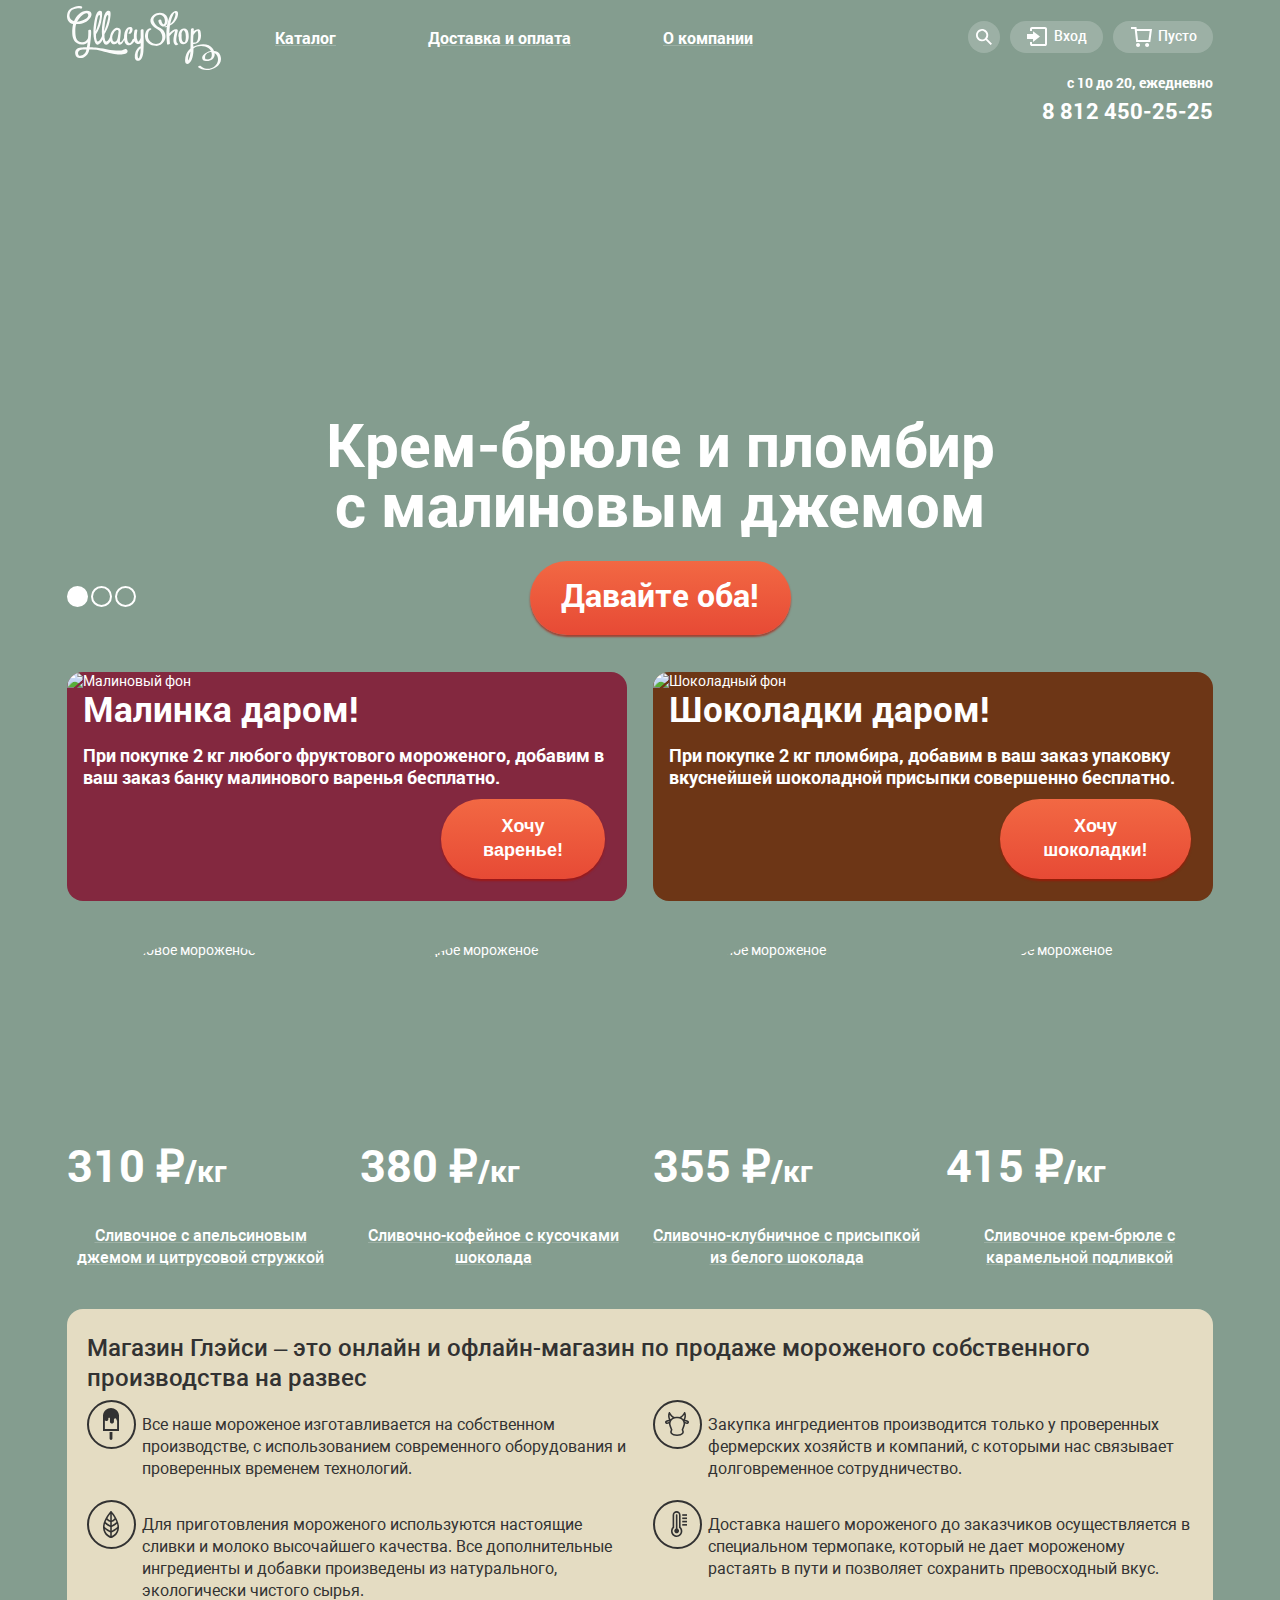
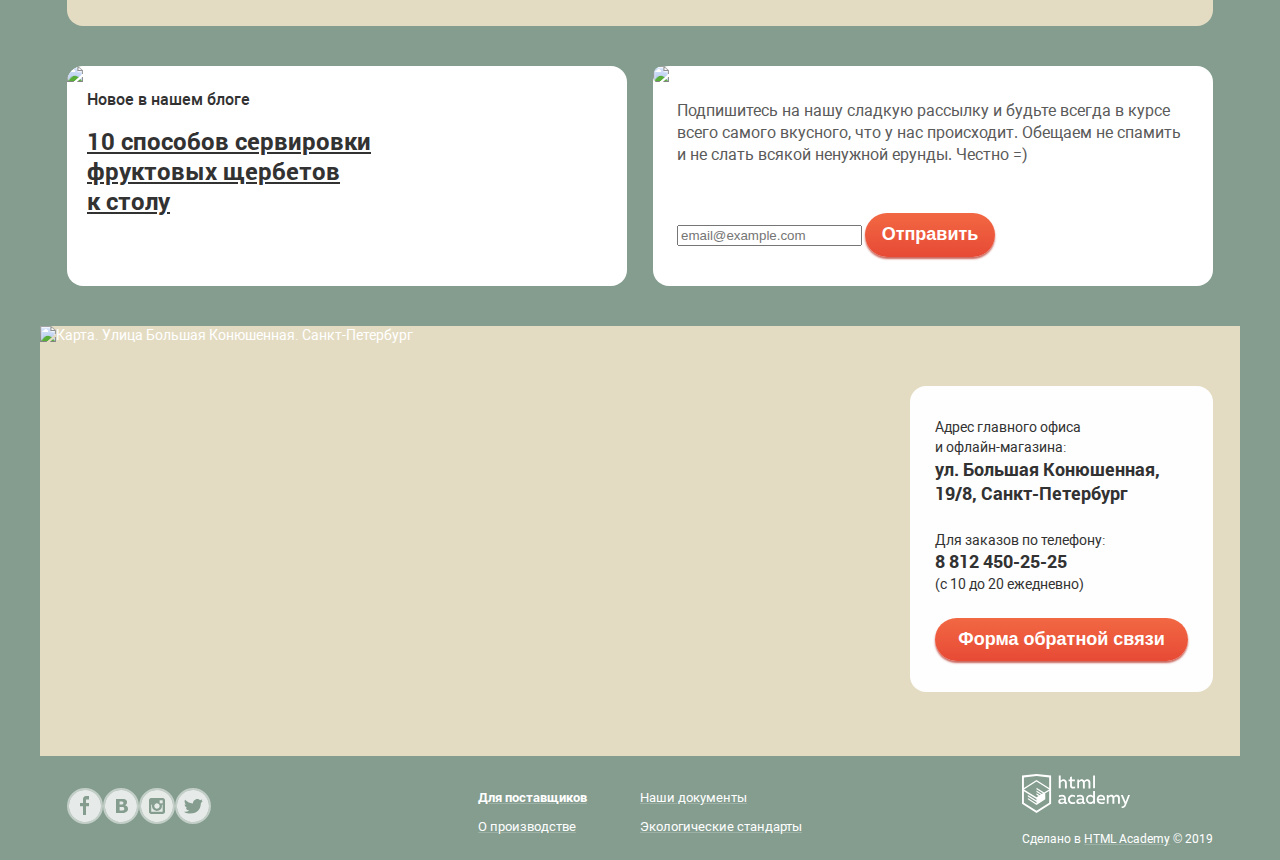
==== commit 5b774603: "Обновляет стилизацию" ====
--- a/index.html
+++ b/index.html
@@ -13,7 +13,7 @@
     <link rel="manifest" href="manifest.webmanifest">
   </head>
 
-  <body class="page-body page-body--green page-body--slider-1">
+  <body class="page-body page-body--slider-1">
     <div class="wrapper">
 
       <header class="main-header">
@@ -89,9 +89,9 @@
               </li>
             </ul>
             <div class="promo__paginator">
-              <button type="button" class="promo__button--paginator promo__button--active" aria-label="Первый слайд"></button>
-              <button type="button" class="promo__button--paginator" aria-label="Второй слайд"></button>
-              <button type="button" class="promo__button--paginator" aria-label="Третий слайд"></button>
+              <button type="button" class="promo__button--paginator promo__button--paginator-1 promo__button--active" aria-label="Первый слайд"></button>
+              <button type="button" class="promo__button--paginator promo__button--paginator-2" aria-label="Второй слайд"></button>
+              <button type="button" class="promo__button--paginator promo__button--paginator-3" aria-label="Третий слайд"></button>
             </div>
           </div>
         </section>
@@ -354,5 +354,6 @@
         </div>
       </footer>
     </div>
+    <script src="js/script.js"></script>
   </body>
 </html>
--- a/css/style.css
+++ b/css/style.css
@@ -66,16 +66,22 @@
   background-image: url(../img/slider/slider-1.png);
   background-position: top center;
   background-repeat: no-repeat;
+  background-color: var(--bg-green);
+  transition: all 0.6s;
 }
 .page-body--slider-2 {
   background-image: url(../img/slider/slider-2.png);
   background-position: top center;
   background-repeat: no-repeat;
+  background-color: var(--bg-grey);
+  transition: all 0.6s;
 }
 .page-body--slider-3 {
   background-image: url(../img/slider/slider-3.png);
   background-position: top center;
   background-repeat: no-repeat;
+  background-color: var(--bg-brown);
+  transition: all 0.6s;
 }
 .page-body--green {
   background-color: var(--bg-green);
@@ -195,6 +201,7 @@
 }
 .site-navigation__list {
   display: flex;
+  align-items: center;
 }
 .site-navigation__item {
   font-weight: 700;
@@ -202,16 +209,28 @@
   line-height: 1.12;
   list-style: none;
   align-items: center;
-  padding: 8px 14px;
-}
-.site-navigation__item--disabled {
-  background: #D07058;
+  padding: 8px 16px;
+}
+.site-navigation__link--disabled {
+  background: var(--nav-current);
   border-radius: 26px;
+  cursor: default;
 }
 .site-navigation__link {
+  padding: 7px 14px 9px;
   color: inherit;
   text-decoration: underline;
   text-decoration-color: rgba(255, 255, 255, 0.2);
+}
+.site-navigation__link:hover {
+  background: var(--basic-white);
+  border-radius: 26px;
+  color: var(--basic-extra-black);
+}
+.site-navigation__link--disabled.site-navigation__link:hover {
+  background: var(--nav-current);
+  border-radius: 26px;
+  color: var(--basic-white);
 }
 .site-navigation__item:not(:last-child) {
   margin-right: 32px;
@@ -251,15 +270,24 @@
   position: relative;
   display: block;
 }
+.user-navigation__item:hover {
+  background: rgba(255, 255, 255, 1.0);
+}
 .user-navigation__link--search {
   width: 16px;
   height: 16px;
-  background-image: url("../img/icon/header-search.svg");
+  background-image: url("data:image/svg+xml,%3Csvg width='16' height='16' viewBox='0 0 16 16' fill='none' xmlns='http://www.w3.org/2000/svg'%3E%3Cpath d='M16 14.6652L11.0785 9.73294C11.9827 8.48188 12.3826 6.93501 12.1984 5.40134C12.0141 3.86767 11.2594 2.4601 10.0848 1.45982C8.91022 0.45954 7.40233 -0.0598191 5.86234 0.00548954C4.32234 0.0707982 2.86363 0.715967 1.77757 1.81212C0.691516 2.90827 0.0580813 4.3747 0.0038002 5.91849C-0.050481 7.46228 0.478388 8.96976 1.48476 10.1398C2.49113 11.3098 3.90092 12.0563 5.43251 12.2301C6.96409 12.4039 8.50472 11.9922 9.74663 11.0772L14.6586 16L16 14.6652ZM6.08152 10.3767C5.24079 10.3767 4.41895 10.1268 3.71991 9.65874C3.02087 9.19063 2.47604 8.5253 2.15431 7.74687C1.83258 6.96844 1.7484 6.11188 1.91241 5.28551C2.07643 4.45913 2.48128 3.70006 3.07576 3.10427C3.67024 2.50849 4.42766 2.10276 5.25223 1.93838C6.0768 1.77401 6.93149 1.85837 7.70822 2.1808C8.48495 2.50324 9.14883 3.04927 9.61591 3.74983C10.083 4.4504 10.3323 5.27404 10.3323 6.11661C10.3298 7.24568 9.88115 8.3278 9.08451 9.12618C8.28788 9.92456 7.20813 10.3742 6.08152 10.3767Z' fill='white'/%3E%3C/svg%3E");
   background-repeat: no-repeat;
   background-position: 0 0;
 }
+.user-navigation__item:hover .user-navigation__link--search {
+  background-image: url("data:image/svg+xml,%3Csvg width='16' height='16' viewBox='0 0 16 16' fill='none' xmlns='http://www.w3.org/2000/svg'%3E%3Cpath d='M16 14.6652L11.0785 9.73294C11.9827 8.48188 12.3826 6.93501 12.1984 5.40134C12.0141 3.86767 11.2594 2.4601 10.0848 1.45982C8.91022 0.45954 7.40233 -0.0598191 5.86234 0.00548954C4.32234 0.0707982 2.86363 0.715967 1.77757 1.81212C0.691516 2.90827 0.0580813 4.3747 0.0038002 5.91849C-0.050481 7.46228 0.478388 8.96976 1.48476 10.1398C2.49113 11.3098 3.90092 12.0563 5.43251 12.2301C6.96409 12.4039 8.50472 11.9922 9.74663 11.0772L14.6586 16L16 14.6652ZM6.08152 10.3767C5.24079 10.3767 4.41895 10.1268 3.71991 9.65874C3.02087 9.19063 2.47604 8.5253 2.15431 7.74687C1.83258 6.96844 1.7484 6.11188 1.91241 5.28551C2.07643 4.45913 2.48128 3.70006 3.07576 3.10427C3.67024 2.50849 4.42766 2.10276 5.25223 1.93838C6.0768 1.77401 6.93149 1.85837 7.70822 2.1808C8.48495 2.50324 9.14883 3.04927 9.61591 3.74983C10.083 4.4504 10.3323 5.27404 10.3323 6.11661C10.3298 7.24568 9.88115 8.3278 9.08451 9.12618C8.28788 9.92456 7.20813 10.3742 6.08152 10.3767Z' fill='%23323232'/%3E%3C/svg%3E");
+}
 .user-navigation__link--authorization {
   margin-left: 28px;
+}
+.user-navigation__item:hover .user-navigation__link--authorization {
+  color: var(--basic-extra-black);
 }
   .user-navigation__link--authorization::before {
   content: "";
@@ -268,12 +296,18 @@
   left: -27px;
   width: 20px;
   height: 19px;
-  background-image: url("../img/icon/header-authorization.svg");
+  background-image: url("data:image/svg+xml,%3Csvg width='20' height='19' viewBox='0 0 20 19' fill='none' xmlns='http://www.w3.org/2000/svg'%3E%3Cpath d='M6.04 14.88L12.96 9.5L6.04 4.13V7.04H0V11.96H6.04V14.88Z' fill='white'/%3E%3Cpath d='M18 0H5C4.46957 0 3.96086 0.210714 3.58579 0.585786C3.21071 0.960859 3 1.46957 3 2V4H5V2H18V17H5V15H3V17C3 17.5304 3.21071 18.0391 3.58579 18.4142C3.96086 18.7893 4.46957 19 5 19H18C18.5304 19 19.0391 18.7893 19.4142 18.4142C19.7893 18.0391 20 17.5304 20 17V2C20 1.46957 19.7893 0.960859 19.4142 0.585786C19.0391 0.210714 18.5304 0 18 0Z' fill='white'/%3E%3C/svg%3E");
   background-repeat: no-repeat;
   background-position: 0 0;
 }
+.user-navigation__item:hover .user-navigation__link--authorization::before {
+  background-image: url("data:image/svg+xml,%3Csvg width='20' height='19' viewBox='0 0 20 19' fill='none' xmlns='http://www.w3.org/2000/svg'%3E%3Cpath d='M6.04 14.88L12.96 9.5L6.04 4.13V7.04H0V11.96H6.04V14.88Z' fill='%23323232'/%3E%3Cpath d='M18 0H5C4.46957 0 3.96086 0.210714 3.58579 0.585786C3.21071 0.960859 3 1.46957 3 2V4H5V2H18V17H5V15H3V17C3 17.5304 3.21071 18.0391 3.58579 18.4142C3.96086 18.7893 4.46957 19 5 19H18C18.5304 19 19.0391 18.7893 19.4142 18.4142C19.7893 18.0391 20 17.5304 20 17V2C20 1.46957 19.7893 0.960859 19.4142 0.585786C19.0391 0.210714 18.5304 0 18 0Z' fill='%23323232'/%3E%3C/svg%3E");
+}
 .user-navigation__link--cart {
   margin-left: 29px;
+}
+.user-navigation__item:hover .user-navigation__link--cart {
+  color: var(--basic-extra-black);
 }
   .user-navigation__link--cart::before {
   content: "";
@@ -282,9 +316,12 @@
   left: -27px;
   width: 21px;
   height: 20px;
-  background-image: url("../img/icon/header-cart.svg");
+  background-image: url("data:image/svg+xml,%3Csvg width='21' height='20' viewBox='0 0 21 20' fill='none' xmlns='http://www.w3.org/2000/svg'%3E%3Cpath d='M5.70345 2L5.46161 0H0V2H3.66795L5.17946 15H19.2869L21 2H5.70345ZM17.5034 13H6.97313L5.96545 4H18.6924L17.5034 13Z' fill='white'/%3E%3Cpath d='M7.03359 20C8.14664 20 9.04894 19.1046 9.04894 18C9.04894 16.8954 8.14664 16 7.03359 16C5.92054 16 5.01823 16.8954 5.01823 18C5.01823 19.1046 5.92054 20 7.03359 20Z' fill='white'/%3E%3Cpath d='M16.1027 20C17.2157 20 18.118 19.1046 18.118 18C18.118 16.8954 17.2157 16 16.1027 16C14.9896 16 14.0873 16.8954 14.0873 18C14.0873 19.1046 14.9896 20 16.1027 20Z' fill='white'/%3E%3C/svg%3E");
   background-repeat: no-repeat;
   background-position: 0 0;
+}
+.user-navigation__item:hover .user-navigation__link--cart::before {
+  background-image: url("data:image/svg+xml,%3Csvg width='21' height='20' viewBox='0 0 21 20' fill='none' xmlns='http://www.w3.org/2000/svg'%3E%3Cpath d='M7.03359 20C8.14664 20 9.04894 19.1046 9.04894 18C9.04894 16.8954 8.14664 16 7.03359 16C5.92054 16 5.01823 16.8954 5.01823 18C5.01823 19.1046 5.92054 20 7.03359 20Z' fill='%23343434'/%3E%3Cpath d='M16.1027 20C17.2157 20 18.118 19.1046 18.118 18C18.118 16.8954 17.2157 16 16.1027 16C14.9896 16 14.0873 16.8954 14.0873 18C14.0873 19.1046 14.9896 20 16.1027 20Z' fill='%23343434'/%3E%3Cpath d='M5.70345 2L5.46161 0H0V2H3.66795L5.17946 15H19.2869L21 2H5.70345ZM17.5034 13H6.97313L5.96545 4H18.6924L17.5034 13Z' fill='%23343434'/%3E%3Cpath d='M5.93506 4.03003L6.97297 13H17.5032L18.6923 4.03003H5.93506Z' fill='%23E84D37'/%3E%3C/svg%3E");
 }
 .main-header__info {
   text-align: end;
@@ -363,6 +400,7 @@
   min-width: 21px;
   min-height: 21px;
   cursor: pointer;
+  transition: all 0.6s;
 }
 .promo__button--active {
   background-color: var(--basic-white);
@@ -455,6 +493,15 @@
   /*Размер картинки*/
   width: 267px;
   height: 267px;
+}
+.hit__image::before {
+  content: "";
+  position: absolute;
+  top: 0;
+  left: 0;
+  width: 61px;
+  height: 61px;
+  background-image: url(../img/icon/icon-hit.png);
 }
 .hit__price span {
   font-weight: 700;
@@ -477,6 +524,7 @@
   text-decoration-color: rgba(255, 255, 255, 0.2);
   display: block;
   margin: 17px 0 0 0;
+  text-align: center;
 }
 .hit__image img {
   border-radius: 50%;
@@ -509,7 +557,7 @@
 .about__container {
   max-width: 1146px;
   background-color: #e4dcc2;
-  background-image: url(../img/benefits-pattern.png);
+  background-image: url("../img/benefits-pattern.png");
   background-repeat:repeat;
   border-radius: 16px;
   padding: 24px 20px;
@@ -734,7 +782,7 @@
   left: -22px;
   width: 15px;
   height: 13px;
-  background-image: url("../img/icon/footer-heart.svg");
+  background-image: url('../img/icon/footer-heart.svg');
   background-repeat: no-repeat;
   background-position: 0 0;
 }
@@ -776,9 +824,10 @@
 .breadcrumbs__item {
   list-style: none;
   z-index: 50;
+  position: relative;
 }
 .breadcrumbs__item:not(:last-child) {
-  margin-right: 8px;
+  margin-right: 22px;
 }
 .breadcrumbs__link {
   line-height: 1.14;
@@ -786,6 +835,15 @@
   text-decoration: underline;
   text-decoration-color: rgba(255, 255, 255, 0.2);
 }
+.breadcrumbs__item:not(:first-child):before {
+  content: "";
+  position: absolute;
+  top: 7px;
+  left: -13px;
+  width: 6px;
+  height: 6px;
+  background-image: url('../img/icon/breadcrumbs-arrows.svg');
+}
 .breadcrumbs__link--disabled {
   text-decoration: none;
 }
@@ -810,7 +868,7 @@
 }
 .filter__form fieldset {
   border: 0;
-  margin: 0 16px 0 0;
+  margin: 0;
   padding: 0;
 }
 .filter__form legend {
@@ -818,6 +876,9 @@
 }
 .filter__wrapper {
   display: flex;
+  justify-content: space-between;
+  align-items: flex-end;
+  max-width: 870px;
 }
 .filter__wrapper:not(:last-child) {
   margin: 0 0 14px;
@@ -828,8 +889,26 @@
   padding: 0;
   list-style: none;
 }
+.fillers {
+  background-color: var(--range-controls);
+}
+.fillers {
+  padding: 10px 16px;
+  border-radius: 20px;
+}
 .filter legend {
   margin-bottom: 11px;
+}
+.filter-select {
+  font-weight: 500;
+  font-size: 16px;
+  line-height: 1.12;
+  color: var(--basic-white);
+  width: 196px;
+  border: none;
+  background-color: var(--range-controls);
+  padding: 7px 25px 7px 16px;
+  border-radius: 20px;
 }
 .filter__item {
   padding-left: 35px;
@@ -843,20 +922,30 @@
   cursor: pointer;
   user-select: none;
 }
+.fat-content {
+  background-color: var(--range-controls);
+  padding: 10px 15px;
+  border-radius: 20px;
+}
+.fat-content__item {
+  white-space: nowrap;
+}
 .filter-input-radio:hover + label,
 .filter-input-radio:focus + label,
 .filter-input-checkbox:hover + label,
 .filter-input-checkbox:focus + label {
   color: var(--basic-extra-black);
 }
+
 .filter-input-radio + label::before {
   content: "";
   position: absolute;
   left: -34px;
-  top: 0;
+  top: -3px;
   width: 22px;
   height: 22px;
-  background-image: url('data:image/svg+xml,<svg width="22" height="22" viewBox="0 0 22 22" fill="none" xmlns="http://www.w3.org/2000/svg"><path d="M11 3.52C12.4794 3.52 13.9256 3.95869 15.1557 4.78061C16.3857 5.60252 17.3445 6.77073 17.9106 8.13753C18.4768 9.50432 18.6249 11.0083 18.3363 12.4593C18.0477 13.9103 17.3353 15.2431 16.2892 16.2892C15.2431 17.3353 13.9103 18.0477 12.4593 18.3363C11.0083 18.6249 9.50432 18.4768 8.13753 17.9106C6.77074 17.3445 5.60252 16.3857 4.78061 15.1557C3.9587 13.9256 3.52 12.4794 3.52 11C3.52233 9.01689 4.31115 7.11568 5.71342 5.71341C7.11568 4.31115 9.0169 3.52233 11 3.52ZM11 0C8.82441 0 6.69767 0.645139 4.88873 1.85383C3.07979 3.06253 1.66989 4.78049 0.83733 6.79048C0.00476611 8.80047 -0.213071 11.0122 0.211367 13.146C0.635804 15.2798 1.68345 17.2398 3.22183 18.7782C4.76021 20.3165 6.72022 21.3642 8.85401 21.7886C10.9878 22.2131 13.1995 21.9952 15.2095 21.1627C17.2195 20.3301 18.9375 18.9202 20.1462 17.1113C21.3549 15.3023 22 13.1756 22 11C22 8.08262 20.8411 5.28472 18.7782 3.22182C16.7153 1.15893 13.9174 0 11 0V0Z" fill="white" fill-opacity="0.8"/></svg>');
+  background-image: url("data:image/svg+xml,%3Csvg width='22' height='22' viewBox='0 0 22 22' fill='none' xmlns='http://www.w3.org/2000/svg'%3E%3Cpath d='M11 3.52C12.4794 3.52 13.9256 3.95869 15.1557 4.78061C16.3857 5.60252 17.3445 6.77073 17.9106 8.13753C18.4768 9.50432 18.6249 11.0083 18.3363 12.4593C18.0477 13.9103 17.3353 15.2431 16.2892 16.2892C15.2431 17.3353 13.9103 18.0477 12.4593 18.3363C11.0083 18.6249 9.50432 18.4768 8.13753 17.9106C6.77074 17.3445 5.60252 16.3857 4.78061 15.1557C3.9587 13.9256 3.52 12.4794 3.52 11C3.52233 9.01689 4.31115 7.11568 5.71342 5.71341C7.11568 4.31115 9.0169 3.52233 11 3.52ZM11 0C8.82441 0 6.69767 0.645139 4.88873 1.85383C3.07979 3.06253 1.66989 4.78049 0.83733 6.79048C0.00476611 8.80047 -0.213071 11.0122 0.211367 13.146C0.635804 15.2798 1.68345 17.2398 3.22183 18.7782C4.76021 20.3165 6.72022 21.3642 8.85401 21.7886C10.9878 22.2131 13.1995 21.9952 15.2095 21.1627C17.2195 20.3301 18.9375 18.9202 20.1462 17.1113C21.3549 15.3023 22 13.1756 22 11C22 8.08262 20.8411 5.28472 18.7782 3.22182C16.7153 1.15893 13.9174 0 11 0V0Z' fill='white'/%3E%3C/svg%3E");
+  opacity: 0.8;
 }
 .filter-input-radio:checked + label::before {
   /* content: "";
@@ -865,16 +954,18 @@
   top: 0;
   width: 22px;
   height: 22px; */
-  background-image: url('data:image/svg+xml,<svg width="22" height="22" viewBox="0 0 22 22" fill="none" xmlns="http://www.w3.org/2000/svg"><path d="M11 3.52C12.4794 3.52 13.9256 3.95869 15.1557 4.78061C16.3857 5.60252 17.3445 6.77073 17.9106 8.13753C18.4768 9.50432 18.6249 11.0083 18.3363 12.4593C18.0477 13.9103 17.3353 15.2431 16.2892 16.2892C15.2431 17.3353 13.9103 18.0477 12.4593 18.3363C11.0083 18.6249 9.50432 18.4768 8.13753 17.9106C6.77074 17.3445 5.60252 16.3857 4.78061 15.1557C3.9587 13.9256 3.52 12.4794 3.52 11C3.52233 9.01689 4.31115 7.11568 5.71342 5.71341C7.11568 4.31115 9.0169 3.52233 11 3.52ZM11 0C8.82441 0 6.69767 0.645139 4.88873 1.85383C3.07979 3.06253 1.66989 4.78049 0.83733 6.79048C0.00476611 8.80047 -0.213071 11.0122 0.211367 13.146C0.635804 15.2798 1.68345 17.2398 3.22183 18.7782C4.76021 20.3165 6.72022 21.3642 8.85401 21.7886C10.9878 22.2131 13.1995 21.9952 15.2095 21.1627C17.2195 20.3301 18.9375 18.9202 20.1462 17.1113C21.3549 15.3023 22 13.1756 22 11C22 8.08262 20.8411 5.28472 18.7782 3.22182C16.7153 1.15893 13.9174 0 11 0V0Z" fill="white" fill-opacity="0.8"/><path d="M11 14.96C13.1871 14.96 14.96 13.1871 14.96 11C14.96 8.81299 13.1871 7.04004 11 7.04004C8.81299 7.04004 7.04004 8.81299 7.04004 11C7.04004 13.1871 8.81299 14.96 11 14.96Z" fill="white" fill-opacity="0.8"/></svg>');
+  background-image: url("data:image/svg+xml,%3Csvg width='22' height='22' viewBox='0 0 22 22' fill='none' xmlns='http://www.w3.org/2000/svg'%3E%3Cpath d='M11 3.52C12.4794 3.52 13.9256 3.95869 15.1557 4.78061C16.3857 5.60252 17.3445 6.77073 17.9106 8.13753C18.4768 9.50432 18.6249 11.0083 18.3363 12.4593C18.0477 13.9103 17.3353 15.2431 16.2892 16.2892C15.2431 17.3353 13.9103 18.0477 12.4593 18.3363C11.0083 18.6249 9.50432 18.4768 8.13753 17.9106C6.77074 17.3445 5.60252 16.3857 4.78061 15.1557C3.9587 13.9256 3.52 12.4794 3.52 11C3.52233 9.01689 4.31115 7.11568 5.71342 5.71341C7.11568 4.31115 9.0169 3.52233 11 3.52ZM11 0C8.82441 0 6.69767 0.645139 4.88873 1.85383C3.07979 3.06253 1.66989 4.78049 0.83733 6.79048C0.00476611 8.80047 -0.213071 11.0122 0.211367 13.146C0.635804 15.2798 1.68345 17.2398 3.22183 18.7782C4.76021 20.3165 6.72022 21.3642 8.85401 21.7886C10.9878 22.2131 13.1995 21.9952 15.2095 21.1627C17.2195 20.3301 18.9375 18.9202 20.1462 17.1113C21.3549 15.3023 22 13.1756 22 11C22 8.08262 20.8411 5.28472 18.7782 3.22182C16.7153 1.15893 13.9174 0 11 0V0Z' fill='white'/%3E%3Cpath d='M11 14.96C13.1871 14.96 14.96 13.1871 14.96 11C14.96 8.81299 13.1871 7.04004 11 7.04004C8.81299 7.04004 7.04004 8.81299 7.04004 11C7.04004 13.1871 8.81299 14.96 11 14.96Z' fill='white'/%3E%3C/svg%3E");
+  opacity: 0.8;
 }
 .filter-input-checkbox + label::before {
   content: "";
   position: absolute;
   left: -34px;
-  top: 0;
+  top: -2px;
   width: 20px;
   height: 20px;
-  background-image: url('data:image/svg+xml,<svg width="20" height="20" viewBox="0 0 20 20" fill="none" xmlns="http://www.w3.org/2000/svg"><path d="M17.3913 1.73913C17.6219 1.73913 17.8431 1.83074 18.0062 1.99382C18.1693 2.1569 18.2609 2.37807 18.2609 2.6087V17.3913C18.2609 17.6219 18.1693 17.8431 18.0062 18.0062C17.8431 18.1693 17.6219 18.2609 17.3913 18.2609H2.6087C2.37807 18.2609 2.1569 18.1693 1.99382 18.0062C1.83074 17.8431 1.73913 17.6219 1.73913 17.3913V2.6087C1.73913 2.37807 1.83074 2.1569 1.99382 1.99382C2.1569 1.83074 2.37807 1.73913 2.6087 1.73913H17.3913ZM17.3913 0H2.6087C1.91683 0 1.25329 0.274844 0.764069 0.764069C0.274844 1.25329 0 1.91683 0 2.6087L0 17.3913C0 18.0832 0.274844 18.7467 0.764069 19.2359C1.25329 19.7252 1.91683 20 2.6087 20H17.3913C18.0832 20 18.7467 19.7252 19.2359 19.2359C19.7252 18.7467 20 18.0832 20 17.3913V2.6087C20 1.91683 19.7252 1.25329 19.2359 0.764069C18.7467 0.274844 18.0832 0 17.3913 0V0Z" fill="white" fill-opacity="0.8"/></svg>');
+  background-image: url("data:image/svg+xml,%3Csvg width='20' height='20' viewBox='0 0 20 20' fill='none' xmlns='http://www.w3.org/2000/svg'%3E%3Cpath d='M17.3913 1.73913C17.6219 1.73913 17.8431 1.83074 18.0062 1.99382C18.1693 2.1569 18.2609 2.37807 18.2609 2.6087V17.3913C18.2609 17.6219 18.1693 17.8431 18.0062 18.0062C17.8431 18.1693 17.6219 18.2609 17.3913 18.2609H2.6087C2.37807 18.2609 2.1569 18.1693 1.99382 18.0062C1.83074 17.8431 1.73913 17.6219 1.73913 17.3913V2.6087C1.73913 2.37807 1.83074 2.1569 1.99382 1.99382C2.1569 1.83074 2.37807 1.73913 2.6087 1.73913H17.3913ZM17.3913 0H2.6087C1.91683 0 1.25329 0.274844 0.764069 0.764069C0.274844 1.25329 0 1.91683 0 2.6087L0 17.3913C0 18.0832 0.274844 18.7467 0.764069 19.2359C1.25329 19.7252 1.91683 20 2.6087 20H17.3913C18.0832 20 18.7467 19.7252 19.2359 19.2359C19.7252 18.7467 20 18.0832 20 17.3913V2.6087C20 1.91683 19.7252 1.25329 19.2359 0.764069C18.7467 0.274844 18.0832 0 17.3913 0V0Z' fill='white'/%3E%3C/svg%3E");
+  opacity: 0.8;
 }
 .filter-input-checkbox:checked + label::before {
   /* content: "";
@@ -883,7 +974,8 @@
   top: 0; */
   width: 24px;
   /* height: 20px; */
-  background-image: url('data:image/svg+xml,<svg width="24" height="20" viewBox="0 0 24 20" fill="none" xmlns="http://www.w3.org/2000/svg"><path d="M6.68552 6.51304L4.09018 8.96522L11.2251 15.7391L24 3.62609L21.4047 1.16522L11.2251 10.8174L6.68552 6.51304Z" fill="white" fill-opacity="0.8"/><path d="M19.2587 17.3913C19.2587 17.6219 19.1621 17.8431 18.9901 18.0062C18.8181 18.1693 18.5848 18.2609 18.3416 18.2609H2.75124C2.50802 18.2609 2.27475 18.1693 2.10277 18.0062C1.93078 17.8431 1.83416 17.6219 1.83416 17.3913V2.6087C1.83416 2.37807 1.93078 2.1569 2.10277 1.99382C2.27475 1.83074 2.50802 1.73913 2.75124 1.73913H18.2591L19.7081 0.356522C19.2932 0.126574 18.8221 0.00365521 18.3416 0H2.75124C2.02157 0 1.32178 0.274844 0.80582 0.764069C0.289862 1.25329 0 1.91683 0 2.6087V17.3913C0 18.0832 0.289862 18.7467 0.80582 19.2359C1.32178 19.7252 2.02157 20 2.75124 20H18.3416C19.0713 20 19.7711 19.7252 20.287 19.2359C20.803 18.7467 21.0929 18.0832 21.0929 17.3913V8.84348L19.2587 10.5826V17.3913Z" fill="white" fill-opacity="0.8"/></svg>');
+  background-image: url("data:image/svg+xml,%3Csvg width='24' height='20' viewBox='0 0 24 20' fill='none' xmlns='http://www.w3.org/2000/svg'%3E%3Cpath d='M6.68552 6.51304L4.09018 8.96522L11.2251 15.7391L24 3.62609L21.4047 1.16522L11.2251 10.8174L6.68552 6.51304Z' fill='white'/%3E%3Cpath d='M19.2587 17.3913C19.2587 17.6219 19.1621 17.8431 18.9901 18.0062C18.8181 18.1693 18.5848 18.2609 18.3416 18.2609H2.75124C2.50802 18.2609 2.27475 18.1693 2.10277 18.0062C1.93078 17.8431 1.83416 17.6219 1.83416 17.3913V2.6087C1.83416 2.37807 1.93078 2.1569 2.10277 1.99382C2.27475 1.83074 2.50802 1.73913 2.75124 1.73913H18.2591L19.7081 0.356522C19.2932 0.126574 18.8221 0.00365521 18.3416 0H2.75124C2.02157 0 1.32178 0.274844 0.80582 0.764069C0.289862 1.25329 0 1.91683 0 2.6087V17.3913C0 18.0832 0.289862 18.7467 0.80582 19.2359C1.32178 19.7252 2.02157 20 2.75124 20H18.3416C19.0713 20 19.7711 19.7252 20.287 19.2359C20.803 18.7467 21.0929 18.0832 21.0929 17.3913V8.84348L19.2587 10.5826V17.3913Z' fill='white'/%3E%3C/svg%3E");
+  opacity: 0.8;
 }
 .filter__button {
   font-weight: 500;
@@ -892,8 +984,9 @@
   color: inherit;
   width: 144px;
   height: 36px;
-}
-.filter__button {
+  /* position: absolute; */
+  top: 29px;
+  /* left: 675px; */
   background: rgba(255, 255, 255, 0.2);
   border: 2px solid #FFFFFF;
   border-radius: 20px;
@@ -924,8 +1017,8 @@
 }
 .range__controls {
   position: relative;
-  height: 38px;
-  margin-top: 7px;
+  height: 36px;
+  margin-top: 9px;
   padding-top: 18px;
   padding-right: 21px;
   padding-left: 21px;
@@ -949,7 +1042,7 @@
   width: 4px;
   height: 4px;
   padding: 0;
-  border: 8px solid #ffffff;
+  border: 8px solid #ffffffcc;
   background-color: #ababab;
   border-radius: 50%;
   box-shadow: 0px 2px 1px rgba(171, 171, 171, 0.3);
@@ -961,7 +1054,9 @@
 .range__controls .toggle-max {
   left: 115px;
 }
-
+.range__controls .range__toggle:hover {
+  border: 8px solid #ffffff;
+}
 
 /* ----- Products ----- */
 .products {
@@ -1000,6 +1095,7 @@
   text-decoration-color: rgba(255, 255, 255, 0.2);
   display: block;
   margin: 17px 0 0 0;
+  text-align: center;
 }
 .products__image img {
   border-radius: 50%;
@@ -1017,29 +1113,38 @@
   line-height: 1.12;
   color: var(--basic-white);
   list-style: none;
+  width: 26px;
+  height: 26px;
+  display: flex;
+  justify-content: center;
+  align-items: center;
+  border-radius: 50%;
 }
 .products__button-paginator:not(:first-child),
 .products__button-paginator:not(:last-child) {
-  margin-right: 20px;
+  margin-right: 4px;
 }
 .products__button-paginator:first-child {
-  margin: 0 25px 0 0;
+  margin: 0 7px 0 0;
 }
 .products__button-paginator:last-child {
-  margin: 0 0 0 25px;
+  margin: 0 0 0 7px;
+}
+.products__button-paginator:not(.products__button-paginator--disabled, .products__button-paginator--active):hover {
+  background-color: var(--range-controls);
+}
+.products__button-paginator--active {
+  background-color: var(--basic-white);
 }
 .products__button-link {
   color: var(--basic-white);
   text-decoration: none;
   list-style: none;
-}
-.products__button-link {
-  color: var(--basic-white);
-  text-decoration: none;
+  display: block;
 }
 .products__button-link--active {
   color: var(--basic-extra-black);
   text-decoration: none;
 }
 
-/* ----- Footer ----- */
+/* ----- Modal ----- */
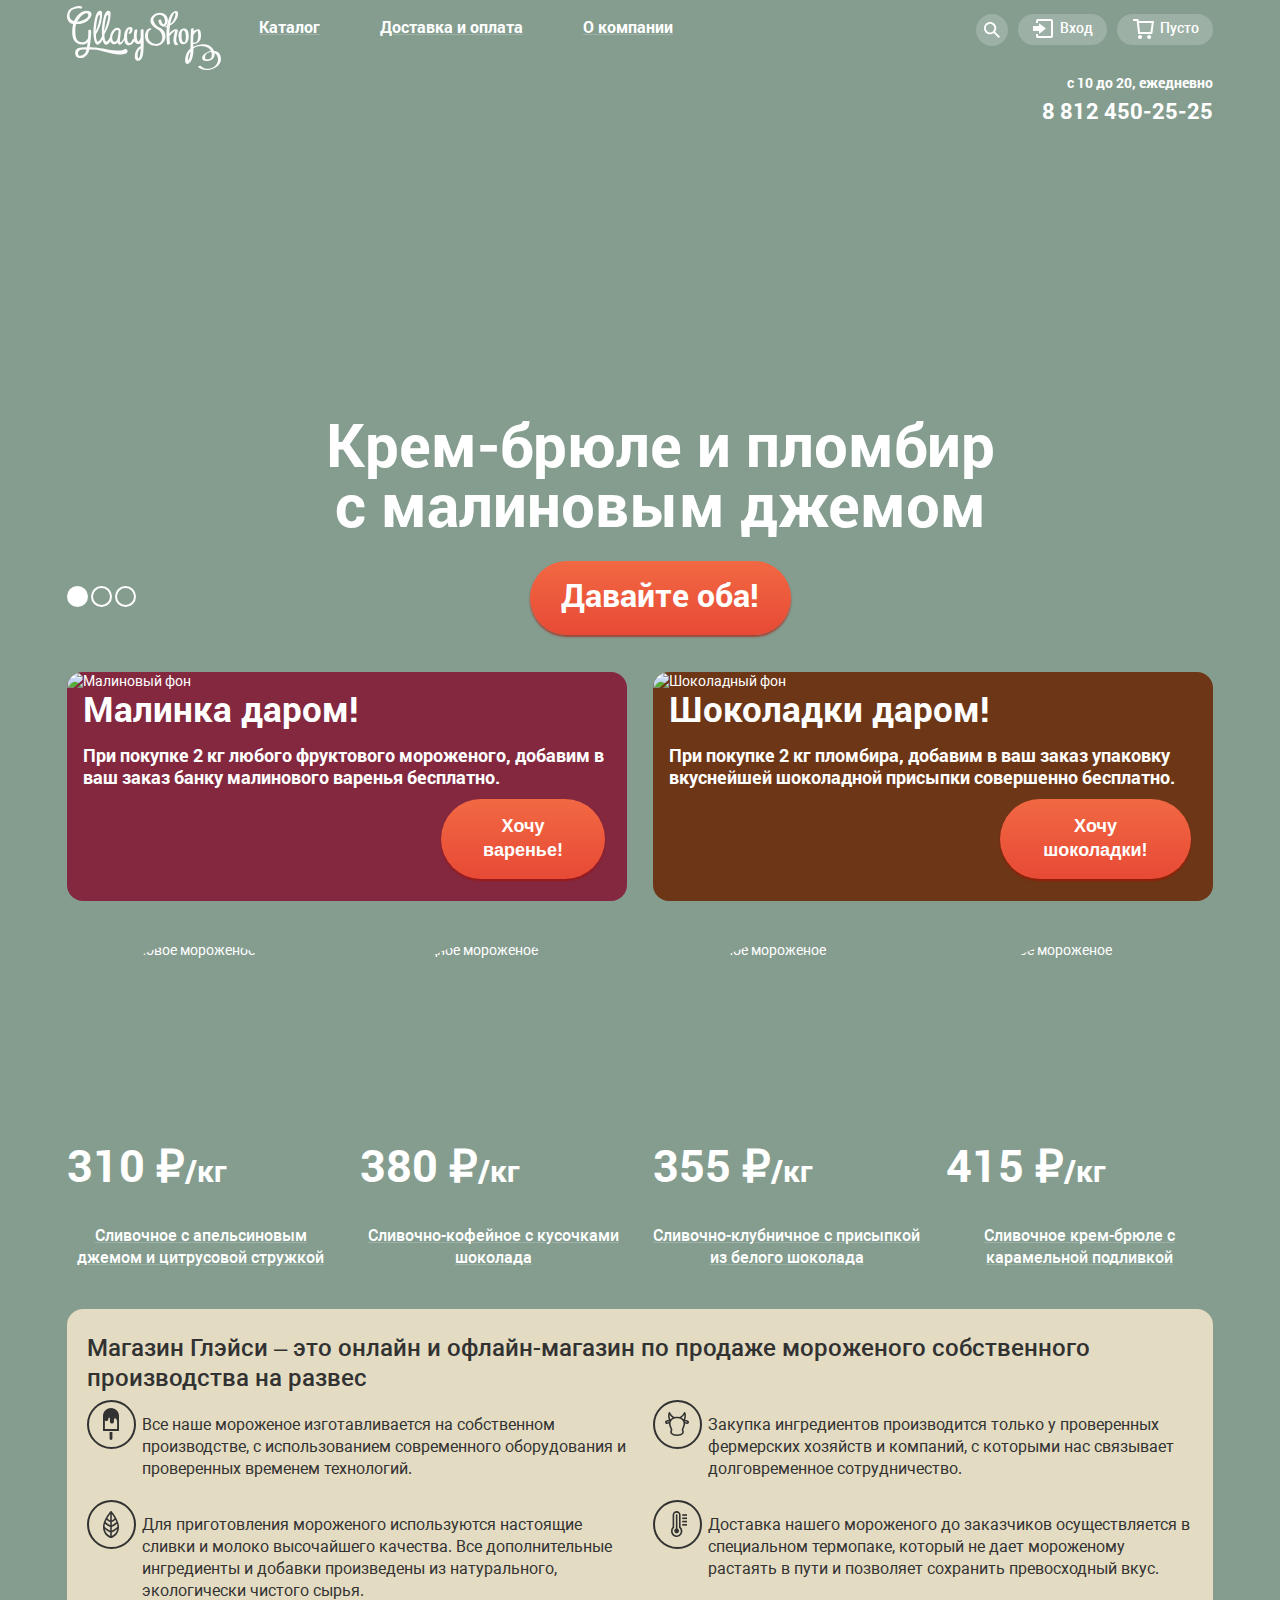
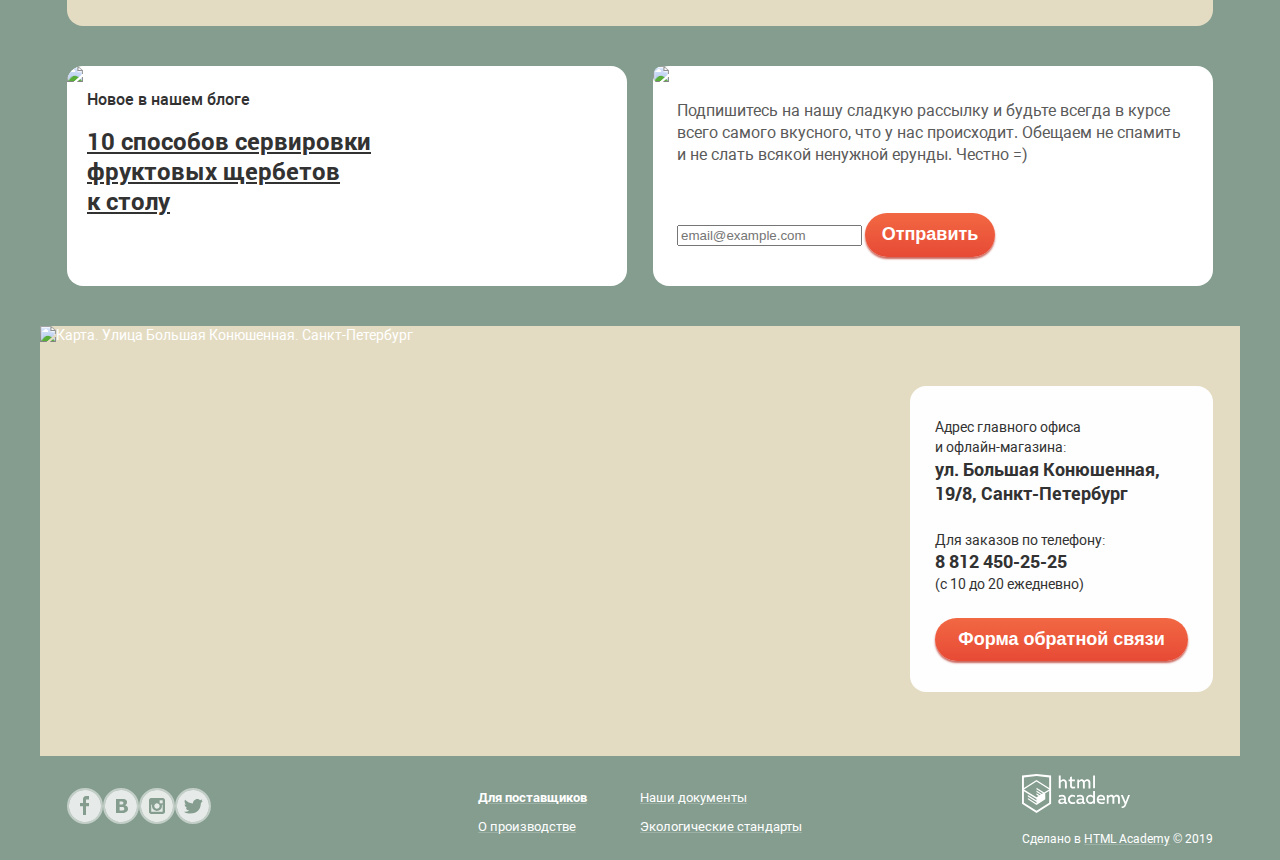
==== commit e9259c6e: "Добавляет модалки (не все)" ====
--- a/index.html
+++ b/index.html
@@ -34,8 +34,25 @@
             <nav class="main-header__navigation">
               <div class="main-header__site-navigation site-navigation">
                 <ul class="site-navigation__list">
-                  <li class="site-navigation__item">
-                    <a href="catalog.html" class="site-navigation__link">Каталог</a>
+                  <li class="site-navigation__item catalog-navigation site-navigation__item--disabled">
+                    <a href="catalog.html" class="site-navigation__link catalog-navigation__link">Каталог</a>
+                    <ul class="site-navigation__sub-list">
+                      <li class="site-navigation__sub-item">
+                        <a href="blank.html" class="site-navigation__sub-link">Новинки</a>
+                      </li>
+                      <li class="site-navigation__sub-item">
+                        <a href="catalog.html" class="site-navigation__sub-link">Сливочное</a>
+                      </li>
+                      <li class="site-navigation__sub-item">
+                        <a href="blank.html" class="site-navigation__sub-link">Щербеты</a>
+                      </li>
+                      <li class="site-navigation__sub-item">
+                        <a href="blank.html" class="site-navigation__sub-link">Фруктовый лед</a>
+                      </li>
+                      <li class="site-navigation__sub-item">
+                        <a href="blank.html" class="site-navigation__sub-link">Мелорин</a>
+                      </li>
+                    </ul>
                   </li>
                   <li class="site-navigation__item">
                     <a href="blank.html" class="site-navigation__link">Доставка и оплата</a>
@@ -47,14 +64,20 @@
               </div>
               <div class="main-header__user-navigation user-navigation">
                 <ul class="user-navigation__list">
-                  <li class="user-navigation__item user-navigation__item--search">
-                    <a href="blank.html" class="user-navigation__link user-navigation__link--search"></a>
-                  </li>
-                  <li class="user-navigation__item user-navigation__item--authorization">
-                    <a href="blank.html" class="user-navigation__link user-navigation__link--authorization">Вход</a>
-                  </li>
-                  <li class="user-navigation__item user-navigation__item--cart">
-                    <a href="blank.html" class="user-navigation__link user-navigation__link--cart">Пусто</a>
+                  <li class="user-navigation__item">
+                    <div class="user-navigation__item-container  user-navigation__item-container--search">
+                      <a href="blank.html" class="user-navigation__link user-navigation__link--search"></a>
+                    </div>
+                  </li>
+                  <li class="user-navigation__item">
+                    <div class="user-navigation__item-container user-navigation__item-container--authorization">
+                      <a href="blank.html" class="user-navigation__link user-navigation__link--authorization">Вход</a>
+                    </div>
+                  </li>
+                  <li class="user-navigation__item">
+                    <div class="user-navigation__item-container user-navigation__item-container--cart">
+                      <a href="blank.html" class="user-navigation__link user-navigation__link--cart">Пусто</a>
+                    </div>
                   </li>
                 </ul>
               </div>
@@ -353,7 +376,18 @@
           </div>
         </div>
       </footer>
+
+      <div class="form-search" id="form-search">
+        <h3 class="form-search__title visually-hidden">Поиск</h3>
+        <form method="get" action="#" class="search__form">
+          <input type="text" name="search" placeholder="Крем-брюле">
+        </form>
+      </div>
+      <div class="form-authorization"></div>
+      <div class="form-cart"></div>
+      <div class="form-subscribe"></div>
     </div>
+
     <script src="js/script.js"></script>
   </body>
 </html>
--- a/css/style.css
+++ b/css/style.css
@@ -125,6 +125,7 @@
   flex-direction: column;
   margin: 0 auto;
   padding: 0 27px;
+  position: relative;
 }
 /* ----- Ширина с учётом отступа от края страницы ----- */
 /* [class*="__container"] {
@@ -187,7 +188,7 @@
 }
 /* ----- Header ----- */
 .main-header {
-  z-index: 50;
+  z-index: 15;
 }
 .main-header__logo {
   margin-right: 24px;
@@ -195,13 +196,13 @@
 .logo__image svg {
   display: block;
 }
-.main-header__navigation ul {
+.main-header__navigation > div > ul {
   margin: 0;
   padding: 0;
 }
 .site-navigation__list {
   display: flex;
-  align-items: center;
+  align-items: flex-start;
 }
 .site-navigation__item {
   font-weight: 700;
@@ -209,12 +210,21 @@
   line-height: 1.12;
   list-style: none;
   align-items: center;
-  padding: 8px 16px;
+  padding: 8px 0px;
+  height: 40px;
+}
+.catalog-navigation {
+  position: relative;
+  /* padding-bottom: 10px; */
+  /* height: 40px; */
+}
+.catalog-navigation:hover .site-navigation__sub-list {
+  display: block;
 }
 .site-navigation__link--disabled {
   background: var(--nav-current);
   border-radius: 26px;
-  cursor: default;
+  /* cursor: default; */
 }
 .site-navigation__link {
   padding: 7px 14px 9px;
@@ -227,10 +237,58 @@
   border-radius: 26px;
   color: var(--basic-extra-black);
 }
-.site-navigation__link--disabled.site-navigation__link:hover {
+/* .site-navigation__link--disabled.site-navigation__link:hover {
   background: var(--nav-current);
   border-radius: 26px;
   color: var(--basic-white);
+} */
+.catalog-navigation__link {
+  cursor: pointer;
+}
+.site-navigation__sub-list {
+  position: absolute;
+  top: 41px;
+  left: -7px;
+  background: var(--basic-white);
+  box-shadow: 0px 20px 20px rgba(0, 0, 0, 0.4);
+  border-radius: 4px;
+  padding: 6px;
+  display: flex;
+  flex-direction: column;
+  z-index: 16;
+  display: none;
+}
+
+.site-navigation__sub-item {
+  list-style: none;
+  margin: 0px 15px 5px;
+  padding: 0;
+}
+.site-navigation__sub-item:first-child {
+  margin: 0px 0px 5px;
+  padding: 0px 15px 5px;
+  border-bottom: 1px solid rgba(50, 50, 50, 0.2);
+}
+.site-navigation__sub-item:last-child {
+  margin: 0px 15px 0px;
+}
+.site-navigation__sub-link {
+  text-decoration: none;
+  color: var(--basic-extra-black);
+  font-style: normal;
+  font-weight: 400;
+  font-size: 14px;
+  line-height: 1.14;
+  white-space: nowrap;
+  display: block;
+  margin: 0px -21px;
+  padding: 8px 21px;
+}
+.site-navigation__sub-item:first-child .site-navigation__sub-link {
+  font-weight: 700;
+}
+.site-navigation__sub-link:hover {
+  background-color: var(--nav-hover);
 }
 .site-navigation__item:not(:last-child) {
   margin-right: 32px;
@@ -241,28 +299,35 @@
 .user-navigation__list {
   display: flex;
 }
-.user-navigation__item--search .user-navigation__text {
+.user-navigation__item-container--search .user-navigation__text {
   padding: 8px;
 }
 .user-navigation__item {
+  display: flex;
+  align-items: center;
   list-style: none;
-  display: flex;
-  align-items: center;
+  height: 40px;
+}
+.user-navigation__item-container {
   background: rgba(255, 255, 255, 0.2);
   border-radius: 20px;
   font-weight: 500;
   font-size: 14px;
   line-height: 1.14;
 }
-.user-navigation__item:not(:last-child) {
+.user-navigation__item:not(:last-child)  {
   margin-right: 10px;
 }
-.user-navigation__item--search {
-  padding: 8px;
-}
-.user-navigation__item--authorization,
-.user-navigation__item--cart {
-  padding: 8px 16px;
+.user-navigation__item-container--search {
+  width: 32px;
+  height: 32px;
+  display: flex;
+  align-items: center;
+  justify-content: center;
+}
+.user-navigation__item-container--authorization,
+.user-navigation__item-container--cart {
+  padding: 7px 14px 9px;
 }
 .user-navigation__link {
   color: inherit;
@@ -270,8 +335,8 @@
   position: relative;
   display: block;
 }
-.user-navigation__item:hover {
-  background: rgba(255, 255, 255, 1.0);
+.user-navigation__item-container:hover {
+  background-color: rgba(255, 255, 255, 1.0);
 }
 .user-navigation__link--search {
   width: 16px;
@@ -280,16 +345,16 @@
   background-repeat: no-repeat;
   background-position: 0 0;
 }
-.user-navigation__item:hover .user-navigation__link--search {
+.user-navigation__item-container--search:hover .user-navigation__link--search {
   background-image: url("data:image/svg+xml,%3Csvg width='16' height='16' viewBox='0 0 16 16' fill='none' xmlns='http://www.w3.org/2000/svg'%3E%3Cpath d='M16 14.6652L11.0785 9.73294C11.9827 8.48188 12.3826 6.93501 12.1984 5.40134C12.0141 3.86767 11.2594 2.4601 10.0848 1.45982C8.91022 0.45954 7.40233 -0.0598191 5.86234 0.00548954C4.32234 0.0707982 2.86363 0.715967 1.77757 1.81212C0.691516 2.90827 0.0580813 4.3747 0.0038002 5.91849C-0.050481 7.46228 0.478388 8.96976 1.48476 10.1398C2.49113 11.3098 3.90092 12.0563 5.43251 12.2301C6.96409 12.4039 8.50472 11.9922 9.74663 11.0772L14.6586 16L16 14.6652ZM6.08152 10.3767C5.24079 10.3767 4.41895 10.1268 3.71991 9.65874C3.02087 9.19063 2.47604 8.5253 2.15431 7.74687C1.83258 6.96844 1.7484 6.11188 1.91241 5.28551C2.07643 4.45913 2.48128 3.70006 3.07576 3.10427C3.67024 2.50849 4.42766 2.10276 5.25223 1.93838C6.0768 1.77401 6.93149 1.85837 7.70822 2.1808C8.48495 2.50324 9.14883 3.04927 9.61591 3.74983C10.083 4.4504 10.3323 5.27404 10.3323 6.11661C10.3298 7.24568 9.88115 8.3278 9.08451 9.12618C8.28788 9.92456 7.20813 10.3742 6.08152 10.3767Z' fill='%23323232'/%3E%3C/svg%3E");
 }
 .user-navigation__link--authorization {
   margin-left: 28px;
 }
-.user-navigation__item:hover .user-navigation__link--authorization {
+.user-navigation__item-container:hover .user-navigation__link {
   color: var(--basic-extra-black);
 }
-  .user-navigation__link--authorization::before {
+.user-navigation__link--authorization::before {
   content: "";
   position: absolute;
   top: -2px;
@@ -300,16 +365,13 @@
   background-repeat: no-repeat;
   background-position: 0 0;
 }
-.user-navigation__item:hover .user-navigation__link--authorization::before {
+.user-navigation__item-container--authorization:hover .user-navigation__link--authorization::before {
   background-image: url("data:image/svg+xml,%3Csvg width='20' height='19' viewBox='0 0 20 19' fill='none' xmlns='http://www.w3.org/2000/svg'%3E%3Cpath d='M6.04 14.88L12.96 9.5L6.04 4.13V7.04H0V11.96H6.04V14.88Z' fill='%23323232'/%3E%3Cpath d='M18 0H5C4.46957 0 3.96086 0.210714 3.58579 0.585786C3.21071 0.960859 3 1.46957 3 2V4H5V2H18V17H5V15H3V17C3 17.5304 3.21071 18.0391 3.58579 18.4142C3.96086 18.7893 4.46957 19 5 19H18C18.5304 19 19.0391 18.7893 19.4142 18.4142C19.7893 18.0391 20 17.5304 20 17V2C20 1.46957 19.7893 0.960859 19.4142 0.585786C19.0391 0.210714 18.5304 0 18 0Z' fill='%23323232'/%3E%3C/svg%3E");
 }
 .user-navigation__link--cart {
   margin-left: 29px;
 }
-.user-navigation__item:hover .user-navigation__link--cart {
-  color: var(--basic-extra-black);
-}
-  .user-navigation__link--cart::before {
+.user-navigation__link--cart::before {
   content: "";
   position: absolute;
   top: -2px;
@@ -320,7 +382,7 @@
   background-repeat: no-repeat;
   background-position: 0 0;
 }
-.user-navigation__item:hover .user-navigation__link--cart::before {
+.user-navigation__item-container--cart:hover .user-navigation__link--cart::before {
   background-image: url("data:image/svg+xml,%3Csvg width='21' height='20' viewBox='0 0 21 20' fill='none' xmlns='http://www.w3.org/2000/svg'%3E%3Cpath d='M7.03359 20C8.14664 20 9.04894 19.1046 9.04894 18C9.04894 16.8954 8.14664 16 7.03359 16C5.92054 16 5.01823 16.8954 5.01823 18C5.01823 19.1046 5.92054 20 7.03359 20Z' fill='%23343434'/%3E%3Cpath d='M16.1027 20C17.2157 20 18.118 19.1046 18.118 18C18.118 16.8954 17.2157 16 16.1027 16C14.9896 16 14.0873 16.8954 14.0873 18C14.0873 19.1046 14.9896 20 16.1027 20Z' fill='%23343434'/%3E%3Cpath d='M5.70345 2L5.46161 0H0V2H3.66795L5.17946 15H19.2869L21 2H5.70345ZM17.5034 13H6.97313L5.96545 4H18.6924L17.5034 13Z' fill='%23343434'/%3E%3Cpath d='M5.93506 4.03003L6.97297 13H17.5032L18.6923 4.03003H5.93506Z' fill='%23E84D37'/%3E%3C/svg%3E");
 }
 .main-header__info {
@@ -823,7 +885,7 @@
 }
 .breadcrumbs__item {
   list-style: none;
-  z-index: 50;
+  z-index: 10;
   position: relative;
 }
 .breadcrumbs__item:not(:last-child) {
@@ -1148,3 +1210,25 @@
 }
 
 /* ----- Modal ----- */
+.form-search {
+  position: absolute;
+  right: 210px;
+  top: 51px;
+  padding: 20px 15px;
+  background-color: var(--form-milk);
+  box-shadow: 0px 20px 20px rgba(0, 0, 0, 0.4);
+  border-radius: 4px;
+  z-index: 16;
+  display: none;
+}
+.form-search.active {
+  display: block;
+}
+.search__form {
+}
+.search__form input[type=text] {
+  border: 1px solid #D3D3D2;
+  border-radius: 4px;
+  padding: 15px;
+  width: 300px;
+}
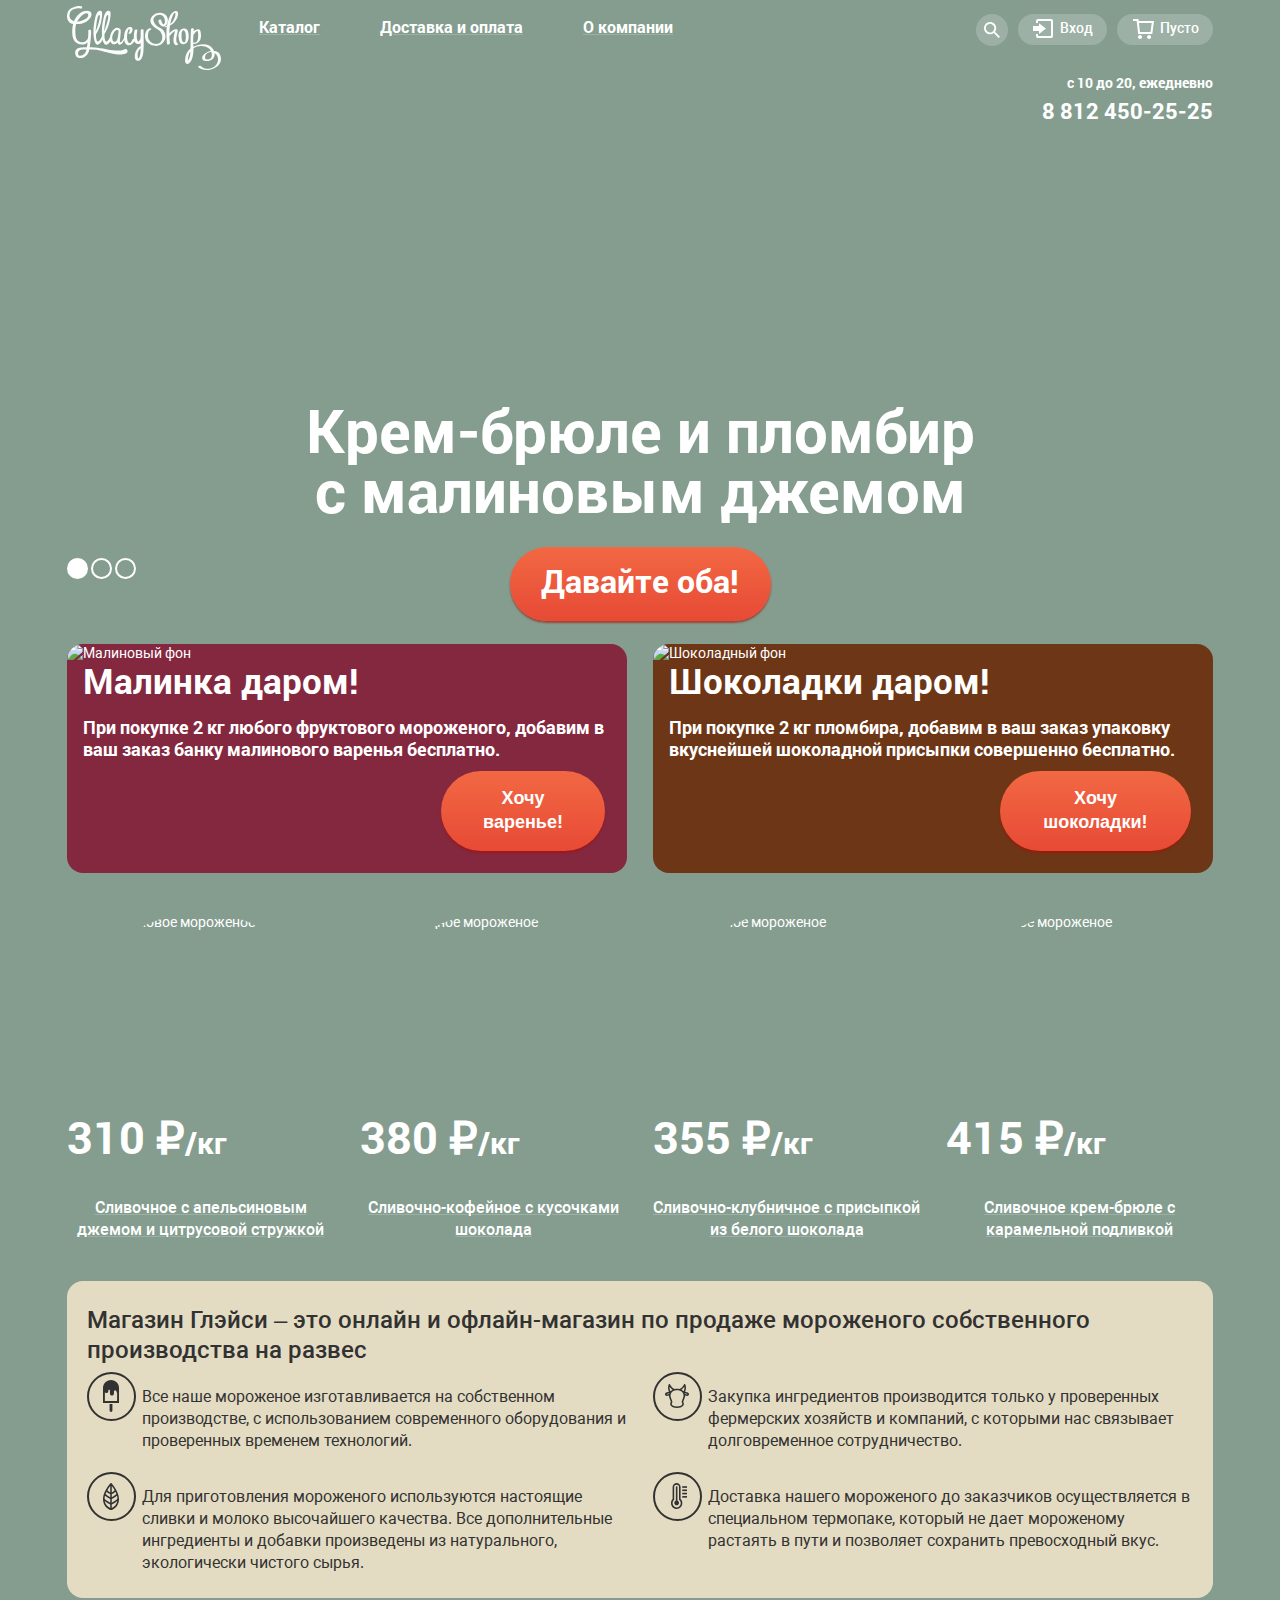
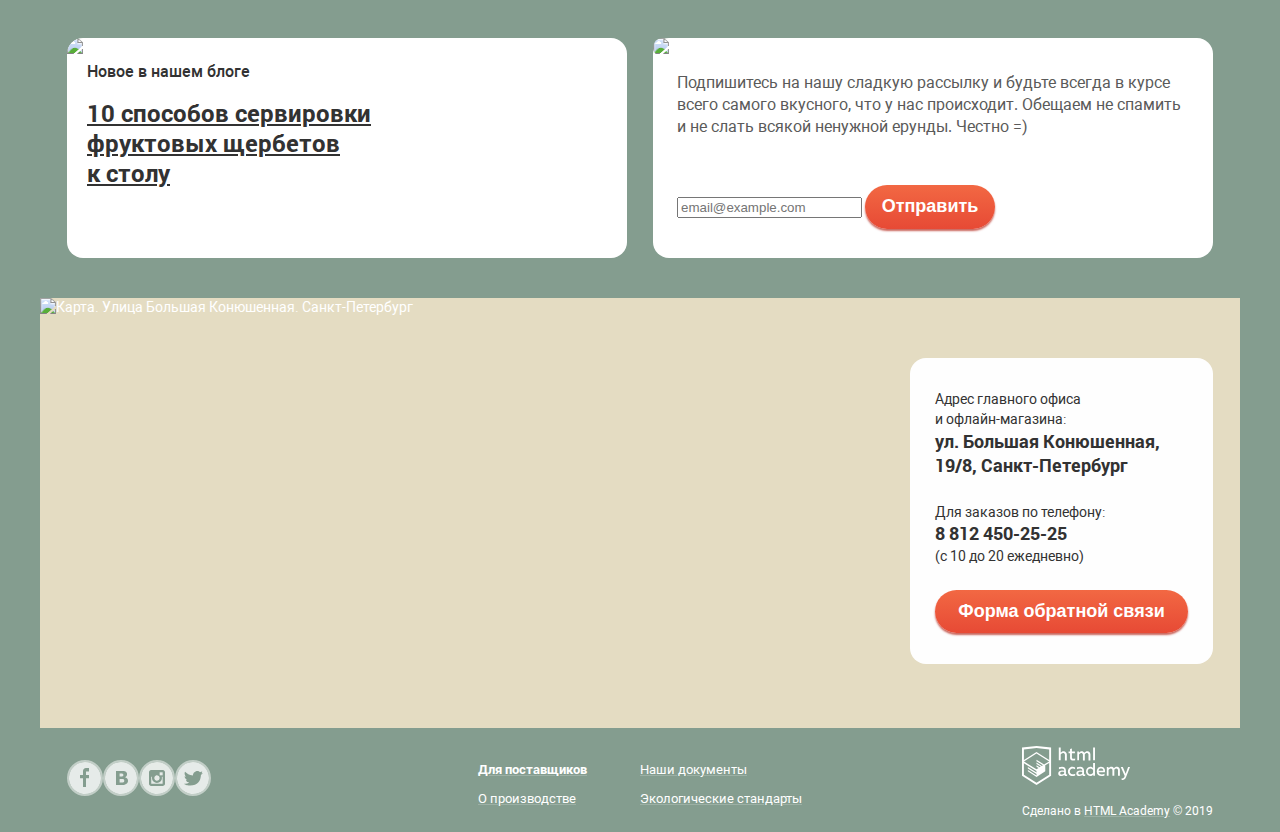
==== commit 957c852c: "Добавляет модальные окна" ====
--- a/index.html
+++ b/index.html
@@ -65,17 +65,17 @@
               <div class="main-header__user-navigation user-navigation">
                 <ul class="user-navigation__list">
                   <li class="user-navigation__item">
-                    <div class="user-navigation__item-container  user-navigation__item-container--search">
+                    <div class="user-navigation__item-container  user-navigation__item-container--search" id="button-search">
                       <a href="blank.html" class="user-navigation__link user-navigation__link--search"></a>
                     </div>
                   </li>
                   <li class="user-navigation__item">
-                    <div class="user-navigation__item-container user-navigation__item-container--authorization">
+                    <div class="user-navigation__item-container user-navigation__item-container--authorization" id="button-authorization">
                       <a href="blank.html" class="user-navigation__link user-navigation__link--authorization">Вход</a>
                     </div>
                   </li>
                   <li class="user-navigation__item">
-                    <div class="user-navigation__item-container user-navigation__item-container--cart">
+                    <div class="user-navigation__item-container user-navigation__item-container--cart" id="button-cart">
                       <a href="blank.html" class="user-navigation__link user-navigation__link--cart">Пусто</a>
                     </div>
                   </li>
@@ -377,15 +377,54 @@
         </div>
       </footer>
 
-      <div class="form-search" id="form-search">
+      <div class="popup-search" id="form-search">
         <h3 class="form-search__title visually-hidden">Поиск</h3>
         <form method="get" action="#" class="search__form">
           <input type="text" name="search" placeholder="Крем-брюле">
         </form>
       </div>
-      <div class="form-authorization"></div>
-      <div class="form-cart"></div>
-      <div class="form-subscribe"></div>
+
+      <div class="popup-authorization" id="form-authorization">
+        <h3 class="form-authorization__title visually-hidden">Авторизация</h3>
+        <form method="post" action="#" class="authorization__form">
+          <input type="email" name="email" placeholder="email@example.com">
+          <input type="password" name="password" placeholder="......">
+          <div class="authorization__actions-container">
+            <input type="submit" name="authorization-submit" value="Войти" class="button">
+            <div class="authorization__link-container">
+              <a href="blank.html" class="authorization__link--password-recovery">Забыли пароль?</a>
+              <a href="blank.html" class="authorization__link--registration">Новая регистрация</a>
+            </div>
+          </div>
+        </form>
+      </div>
+
+      <div class="popup-cart" id="form-cart">
+        <h3 class="form-cart__title visually-hidden">Корзина</h3>
+        <form method="post" action="#" class="cart__form">
+
+          <div class="popup-cart__item">
+            <div class="popup-cart__item-remove"></div>
+            <div class="popup-cart__item-info">
+              <div class="popup-cart__item-image">
+                <img src="img/catalog/catalog-01.jpg" alt="" width="33px" height="33px">
+              </div>
+              <div class="popup-cart__item-name popup-cart__item-text">Пломбир с апельсиновым джемом</div>
+            </div>
+            <div class="popup-cart__item-check">
+              <div class="popup-cart__item-weight popup-cart__item-text">1,5 кг х</div>
+              <div class="popup-cart__item-price popup-cart__item-text">200 руб.</div>
+            </div>
+            <div class="popup-cart__item-price-total popup-cart__item-text">300 руб.</div>
+          </div>
+
+          <div class="popup-cart__cart-price-total">Итого: 750 руб.</div>
+          <input type="submit" name="cart-submit" value="Оформить заказ" class="button">
+
+        </form>
+        <div class="popup-subscribe"></div>
+      </div>
+
     </div>
 
     <script src="js/script.js"></script>
--- a/css/style.css
+++ b/css/style.css
@@ -127,12 +127,7 @@
   padding: 0 27px;
   position: relative;
 }
-/* ----- Ширина с учётом отступа от края страницы ----- */
-/* [class*="__container"] {
-  padding: 0;
-  box-sizing: content-box;
-  margin: 0 auto;
-} */
+
 /* ----- Прижимаем подвал к низу страницы ----- */
 .main {
   flex: 1 0 auto;
@@ -160,12 +155,11 @@
   background: linear-gradient(0deg, rgba(255, 255, 255, 0.2), rgba(255, 255, 255, 0.2)), linear-gradient(180deg, #F26843 0%, #E74A35 100%);
   box-shadow: 0px 2px 2px #AC1000;
 }
-/* Remove border and padding in Firefox */
-/* ::-moz-focus-outer,
-::-moz-focus-inner {
-  border: 0;
-  padding: 0;
-} */
+.button:active {
+  background: linear-gradient(0deg, rgba(0, 0, 0, 0.07), rgba(0, 0, 0, 0.07)), linear-gradient(180deg, #F26843 0%, #E74A35 100%);
+box-shadow: inset 0px 2px 2px #942718;
+}
+
 /* ----------------------------- */
 .main-header__info a:hover,
 .main-header__info a:focus,
@@ -215,8 +209,6 @@
 }
 .catalog-navigation {
   position: relative;
-  /* padding-bottom: 10px; */
-  /* height: 40px; */
 }
 .catalog-navigation:hover .site-navigation__sub-list {
   display: block;
@@ -224,24 +216,23 @@
 .site-navigation__link--disabled {
   background: var(--nav-current);
   border-radius: 26px;
-  /* cursor: default; */
 }
 .site-navigation__link {
   padding: 7px 14px 9px;
   color: inherit;
   text-decoration: underline;
   text-decoration-color: rgba(255, 255, 255, 0.2);
+  border-radius: 26px;
+  transition: all 0.2s;
 }
 .site-navigation__link:hover {
   background: var(--basic-white);
-  border-radius: 26px;
-  color: var(--basic-extra-black);
-}
-/* .site-navigation__link--disabled.site-navigation__link:hover {
-  background: var(--nav-current);
-  border-radius: 26px;
-  color: var(--basic-white);
-} */
+  color: var(--basic-extra-black);
+}
+.site-navigation__link:active {
+  background: var(--nav-onclick-white);
+  box-shadow: inset 0px 2px 1px #696969;
+}
 .catalog-navigation__link {
   cursor: pointer;
 }
@@ -258,7 +249,6 @@
   z-index: 16;
   display: none;
 }
-
 .site-navigation__sub-item {
   list-style: none;
   margin: 0px 15px 5px;
@@ -283,12 +273,20 @@
   display: block;
   margin: 0px -21px;
   padding: 8px 21px;
+  transition: all 0.2s;
 }
 .site-navigation__sub-item:first-child .site-navigation__sub-link {
   font-weight: 700;
 }
-.site-navigation__sub-link:hover {
+.site-navigation__sub-link:hover:not(.site-navigation__sub-link--current) {
   background-color: var(--nav-hover);
+}
+.site-navigation__sub-link:active {
+  background-color: var(--nav-onclick-red);
+}
+.site-navigation__sub-link--current {
+  background-color: var(--nav-current);
+  color: var(--basic-white);
 }
 .site-navigation__item:not(:last-child) {
   margin-right: 32px;
@@ -314,6 +312,7 @@
   font-weight: 500;
   font-size: 14px;
   line-height: 1.14;
+  transition: all 0.2s;
 }
 .user-navigation__item:not(:last-child)  {
   margin-right: 10px;
@@ -424,6 +423,10 @@
 }
 
 /* ----- Promo (slider) ----- */
+.promo-slider {
+  margin: 0;
+  padding: 0;
+}
 .promo-slide {
   list-style: none;
   display: flex;
@@ -464,6 +467,9 @@
   cursor: pointer;
   transition: all 0.6s;
 }
+.promo__button--paginator:hover:not(.promo__button--active) {
+  background-color: var(--page-hover);
+}
 .promo__button--active {
   background-color: var(--basic-white);
 }
@@ -523,20 +529,14 @@
   padding: 15px 15px;
 }
 .gift__image--raspberry {
-  /* max-width: 560px;
-  max-height: 229px; */
   background-color: rgb(131, 40, 63);
   border-radius: 16px;
-  /*Размер картинки*/
   width: 560px;
   height: 229px;
 }
 .gift__image--chocolate {
-  /* max-width: 560px;
-  max-height: 229px; */
   background-color: rgb(109, 54, 22);
   border-radius: 16px;
-  /*Размер картинки*/
   width: 560px;
   height: 229px;
 }
@@ -552,7 +552,6 @@
 }
 .hit__image {
   position: relative;
-  /*Размер картинки*/
   width: 267px;
   height: 267px;
 }
@@ -636,7 +635,6 @@
 }
 .about__icon {
   margin-right: 6px;
-  /*Размер картинки*/
   width: 49px;
   height: 49px;
 }
@@ -669,11 +667,8 @@
   color: var(--basic-extra-black);
 }
 .news__image {
-  /* max-width: 560px;
-  max-height: 220px; */
   background-color: #fff;
   border-radius: 16px;
-  /*Размер картинки*/
   width: 560px;
   height: 220px;
 }
@@ -684,11 +679,8 @@
   position: relative;
 }
 .subscribe__image {
-  /* max-width: 560px;
-  max-height: 220px; */
   background-color: #fff;
   border-radius: 16px;
-  /*Размер картинки*/
   width: 560px;
   height: 220px;
 }
@@ -731,16 +723,20 @@
 }
 
 /* ----- Contacts ----- */
+.contacts {
+  margin: 0px -27px 18px;
+}
 .contacts__container {
   position: relative;
-  margin-bottom: 18px;
-  margin-left: -27px;
 }
 .contacts__image {
   background-color: #f7e7cf;
-  /*Размер картинки*/
   width: 1200px;
   height: 430px;
+}
+.contacts__image img {
+  min-width: 100%;
+  height: 100%;
 }
 .contacts__form {
   background-color: var(--form-white);
@@ -750,7 +746,7 @@
   max-height: 306px;
   position: absolute;
   top: 60px;
-  right: 0;
+  right: 27px;
   display: flex;
   flex-direction: column;
   box-sizing: border-box;
@@ -818,7 +814,6 @@
 }
 .main-footer__socials-item {
   list-style: none;
-  /*Размер картинки*/
   width: 36px;
   height: 36px;
 }
@@ -1010,12 +1005,6 @@
   opacity: 0.8;
 }
 .filter-input-radio:checked + label::before {
-  /* content: "";
-  position: absolute;
-  left: -34px;
-  top: 0;
-  width: 22px;
-  height: 22px; */
   background-image: url("data:image/svg+xml,%3Csvg width='22' height='22' viewBox='0 0 22 22' fill='none' xmlns='http://www.w3.org/2000/svg'%3E%3Cpath d='M11 3.52C12.4794 3.52 13.9256 3.95869 15.1557 4.78061C16.3857 5.60252 17.3445 6.77073 17.9106 8.13753C18.4768 9.50432 18.6249 11.0083 18.3363 12.4593C18.0477 13.9103 17.3353 15.2431 16.2892 16.2892C15.2431 17.3353 13.9103 18.0477 12.4593 18.3363C11.0083 18.6249 9.50432 18.4768 8.13753 17.9106C6.77074 17.3445 5.60252 16.3857 4.78061 15.1557C3.9587 13.9256 3.52 12.4794 3.52 11C3.52233 9.01689 4.31115 7.11568 5.71342 5.71341C7.11568 4.31115 9.0169 3.52233 11 3.52ZM11 0C8.82441 0 6.69767 0.645139 4.88873 1.85383C3.07979 3.06253 1.66989 4.78049 0.83733 6.79048C0.00476611 8.80047 -0.213071 11.0122 0.211367 13.146C0.635804 15.2798 1.68345 17.2398 3.22183 18.7782C4.76021 20.3165 6.72022 21.3642 8.85401 21.7886C10.9878 22.2131 13.1995 21.9952 15.2095 21.1627C17.2195 20.3301 18.9375 18.9202 20.1462 17.1113C21.3549 15.3023 22 13.1756 22 11C22 8.08262 20.8411 5.28472 18.7782 3.22182C16.7153 1.15893 13.9174 0 11 0V0Z' fill='white'/%3E%3Cpath d='M11 14.96C13.1871 14.96 14.96 13.1871 14.96 11C14.96 8.81299 13.1871 7.04004 11 7.04004C8.81299 7.04004 7.04004 8.81299 7.04004 11C7.04004 13.1871 8.81299 14.96 11 14.96Z' fill='white'/%3E%3C/svg%3E");
   opacity: 0.8;
 }
@@ -1030,12 +1019,7 @@
   opacity: 0.8;
 }
 .filter-input-checkbox:checked + label::before {
-  /* content: "";
-  position: absolute;
-  left: -34px;
-  top: 0; */
   width: 24px;
-  /* height: 20px; */
   background-image: url("data:image/svg+xml,%3Csvg width='24' height='20' viewBox='0 0 24 20' fill='none' xmlns='http://www.w3.org/2000/svg'%3E%3Cpath d='M6.68552 6.51304L4.09018 8.96522L11.2251 15.7391L24 3.62609L21.4047 1.16522L11.2251 10.8174L6.68552 6.51304Z' fill='white'/%3E%3Cpath d='M19.2587 17.3913C19.2587 17.6219 19.1621 17.8431 18.9901 18.0062C18.8181 18.1693 18.5848 18.2609 18.3416 18.2609H2.75124C2.50802 18.2609 2.27475 18.1693 2.10277 18.0062C1.93078 17.8431 1.83416 17.6219 1.83416 17.3913V2.6087C1.83416 2.37807 1.93078 2.1569 2.10277 1.99382C2.27475 1.83074 2.50802 1.73913 2.75124 1.73913H18.2591L19.7081 0.356522C19.2932 0.126574 18.8221 0.00365521 18.3416 0H2.75124C2.02157 0 1.32178 0.274844 0.80582 0.764069C0.289862 1.25329 0 1.91683 0 2.6087V17.3913C0 18.0832 0.289862 18.7467 0.80582 19.2359C1.32178 19.7252 2.02157 20 2.75124 20H18.3416C19.0713 20 19.7711 19.7252 20.287 19.2359C20.803 18.7467 21.0929 18.0832 21.0929 17.3913V8.84348L19.2587 10.5826V17.3913Z' fill='white'/%3E%3C/svg%3E");
   opacity: 0.8;
 }
@@ -1046,12 +1030,24 @@
   color: inherit;
   width: 144px;
   height: 36px;
-  /* position: absolute; */
   top: 29px;
-  /* left: 675px; */
   background: rgba(255, 255, 255, 0.2);
   border: 2px solid #FFFFFF;
   border-radius: 20px;
+  transition: all 0.2s;
+}
+.filter__button:hover {
+  background: var(--basic-white);
+  border: none;
+  border-radius: 20px;
+  color: var(--basic-extra-black);
+}
+.filter__button:active {
+  background: var(--basic-white);
+  border: none;
+  border-radius: 20px;
+  color: var(--basic-extra-black);
+  box-shadow: inset 0px 2px 1px #696969;
 }
 
 /* Диапазон цен */
@@ -1132,7 +1128,6 @@
 }
 .products__image {
   position: relative;
-  /*Размер картинки*/
   width: 267px;
   height: 267px;
 }
@@ -1181,6 +1176,7 @@
   justify-content: center;
   align-items: center;
   border-radius: 50%;
+  transition: all 0.2s;
 }
 .products__button-paginator:not(:first-child),
 .products__button-paginator:not(:last-child) {
@@ -1210,7 +1206,7 @@
 }
 
 /* ----- Modal ----- */
-.form-search {
+.popup-search {
   position: absolute;
   right: 210px;
   top: 51px;
@@ -1221,14 +1217,170 @@
   z-index: 16;
   display: none;
 }
-.form-search.active {
-  display: block;
-}
-.search__form {
+.popup-search.active {
+  display: block;
 }
 .search__form input[type=text] {
   border: 1px solid #D3D3D2;
   border-radius: 4px;
   padding: 15px;
   width: 300px;
-}
+  font-family: "Roboto", Arial, sans-serif;
+  font-style: normal;
+  font-weight: 400;
+  font-size: 16px;
+  line-height: 1.14;
+  color: var(--basic-extra-black);
+}
+.popup-authorization {
+  position: absolute;
+  right: 133px;
+  top: 51px;
+  padding: 20px 18px 22px;
+  background-color: var(--form-milk);
+  box-shadow: 0px 20px 20px rgba(0, 0, 0, 0.4);
+  border-radius: 4px;
+  z-index: 16;
+  display: none;
+}
+.popup-authorization.active {
+  display: block;
+}
+.authorization__form {
+  display: flex;
+  flex-direction: column;
+}
+.authorization__form > input:not(:last-child) {
+  margin: 0px 0px 20px;
+}
+.popup-authorization input[type=email],
+.popup-authorization input[type=password] {
+  border: 1px solid #D3D3D2;
+  border-radius: 4px;
+  padding: 15px;
+  width: 240px;
+  font-family: "Roboto", Arial, sans-serif;
+  font-style: normal;
+  font-weight: 400;
+  font-size: 16px;
+  line-height: 1.14;
+  color: var(--basic-extra-black);
+  box-sizing: border-box;
+}
+.authorization__actions-container {
+  display: flex;
+}
+.popup-authorization input[type=submit] {
+  padding: 15px 25px;
+  margin: 0px 20px 0px 0px;
+  font-family: "Roboto", Arial, sans-serif;
+  font-style: normal;
+  font-weight: 700;
+  font-size: 18px;
+  line-height: 0.89;
+}
+.authorization__link-container {
+  display: flex;
+  flex-direction: column;
+}
+.authorization__link-container a {
+  font-family: "Roboto", Arial, sans-serif;
+  font-style: normal;
+  font-weight: 400;
+  font-size: 13px;
+  line-height: 1.15;
+  color: var(--basic-extra-black);
+}
+.authorization__link-container a:not(:last-child) {
+  margin: 0px 0px 9px;
+}
+.popup-cart {
+  position: absolute;
+  right: 27px;
+  top: 51px;
+  padding: 20px 15px 20px;
+  background-color: var(--form-milk);
+  box-shadow: 0px 20px 20px rgba(0, 0, 0, 0.4);
+  border-radius: 4px;
+  z-index: 16;
+  display: none;
+}
+.popup-cart.active {
+  display: block;
+}
+.cart__form {
+  display: flex;
+  flex-direction: column;
+  width: 510px;
+}
+.popup-cart__item {
+  display: flex;
+  align-items: center;
+  margin: 0px 0px 20px 0px;
+  justify-content: space-between;
+}
+.popup-cart__item-remove {
+  width: 11px;
+  height: 11px;
+  background-image: url("data:image/svg+xml,%3Csvg width='11' height='11' viewBox='0 0 11 11' fill='none' xmlns='http://www.w3.org/2000/svg'%3E%3Cpath d='M11 0.712591L10.2874 0L5.5 4.78741L0.712591 0L0 0.712591L4.78741 5.5L0 10.2874L0.712591 11L5.5 6.21259L10.2874 11L11 10.2874L6.21259 5.5L11 0.712591Z' fill='%23323232'/%3E%3C/svg%3E");
+  background-repeat: no-repeat;
+  background-position: center;
+  margin: 0px 9px 0px 6px;
+}
+.popup-cart__item-info {
+  display: flex;
+  align-items: center;
+  margin: 0px 13px 0px 0px;
+}
+.popup-cart__item-image {
+  width: 33px;
+  height: 33px;
+  margin: 0px 13px 0px 0px;
+}
+.popup-cart__item-image img {
+  max-width: 100%;
+  max-height: 100%;
+  border-radius: 50%;
+  object-fit: cover;
+}
+.popup-cart__item-text {
+  font-family: "Roboto", Arial, sans-serif;
+  font-style: normal;
+  font-weight: 400;
+  font-size: 13px;
+  line-height: 1.23;
+  color: var(--basic-extra-black);
+}
+.popup-cart__item-check {
+  display: flex;
+}
+.popup-cart__item-weight {
+  padding: 0px 3px 0px 13px;
+}
+.popup-cart__item-price {
+  padding: 0px 13px 0px 0px;
+  color: var(--bg-grey);
+}
+.popup-cart__cart-price-total {
+  font-family: "Roboto", Arial, sans-serif;
+  font-style: normal;
+  font-weight: 700;
+  font-size: 15px;
+  line-height: 1.07;
+  color: var(--basic-extra-black);
+  margin: 0px 0px 15px;
+  padding: 16px 0px 0px;
+  width: 100%;
+  border-top: 1px solid rgba(50, 50, 50, 0.2);
+  text-align: end;
+}
+.cart__form input[type=submit] {
+  align-self: flex-end;
+  max-width: 172px;
+  padding: 13px 15px;
+  font-family: "Roboto", Arial, sans-serif;
+  font-style: normal;
+  font-weight: 700;
+  font-size: 18px;
+  line-height: 0.89
+}
